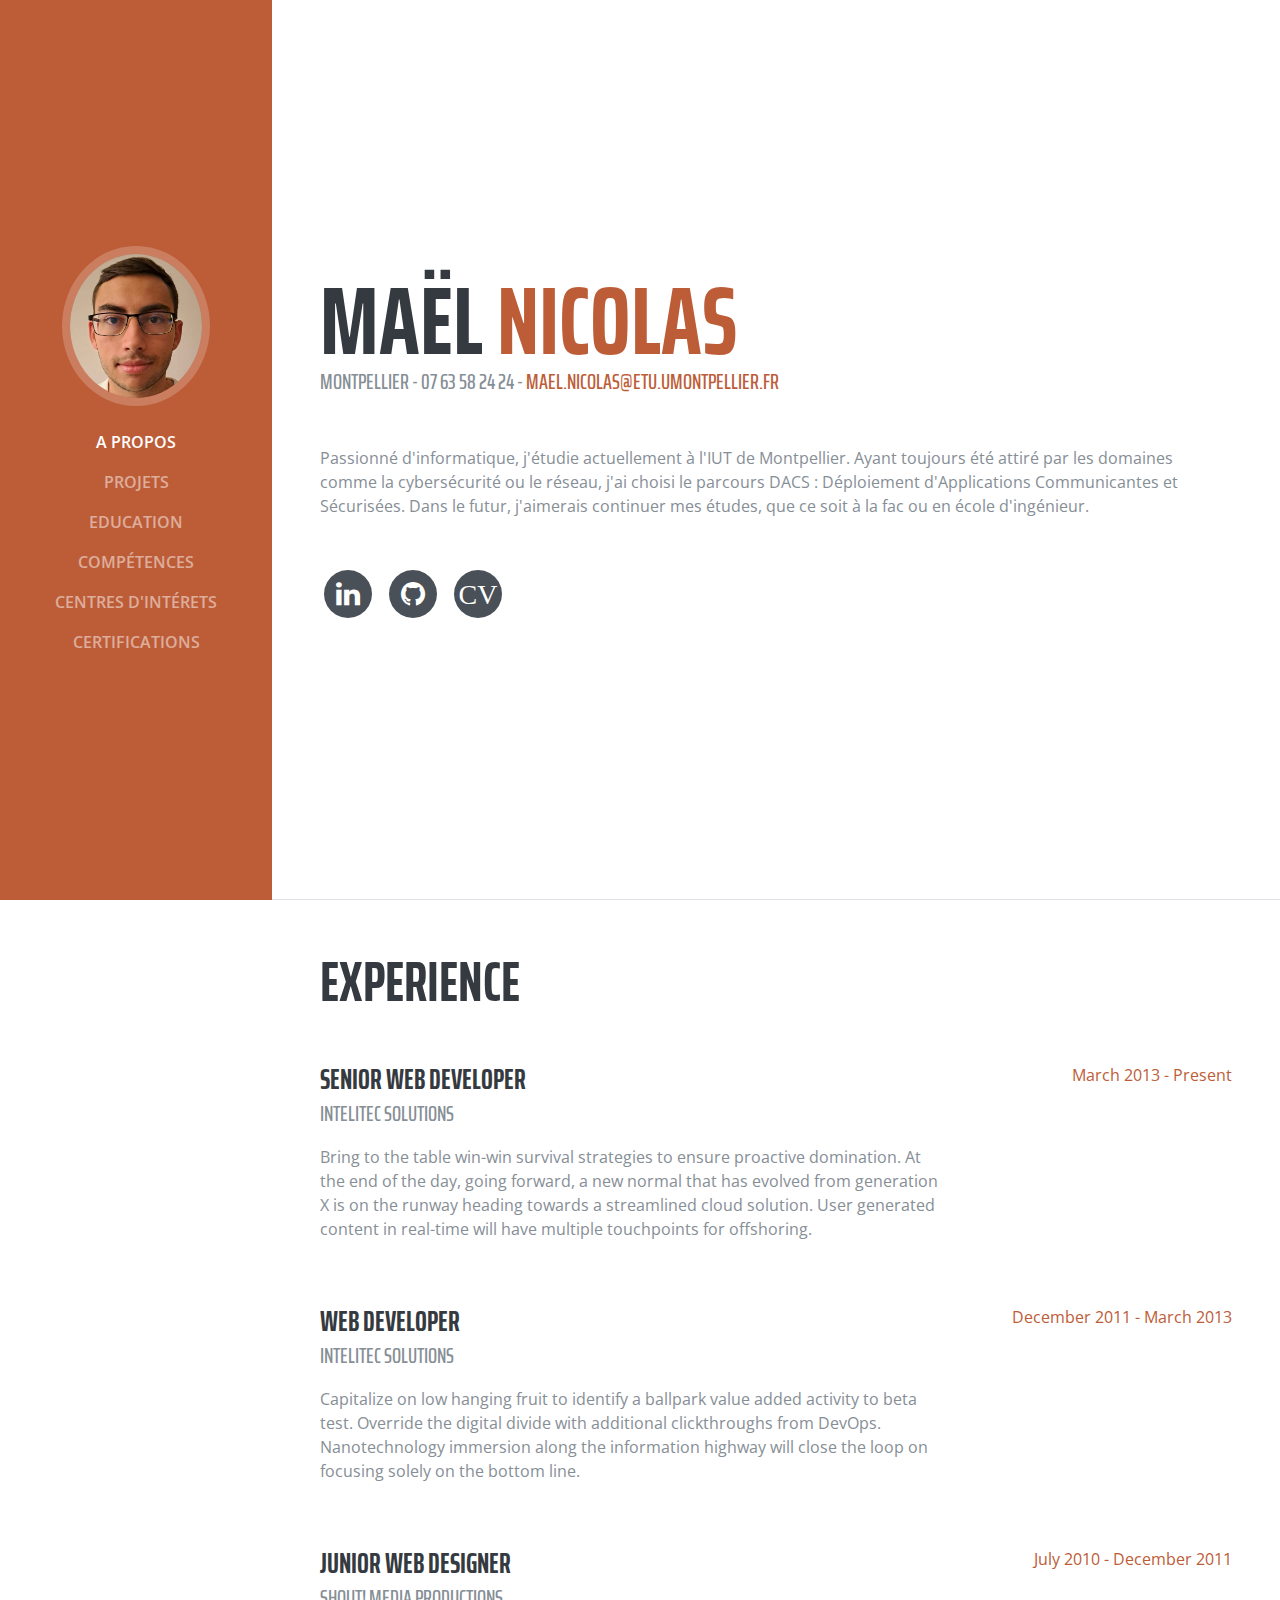
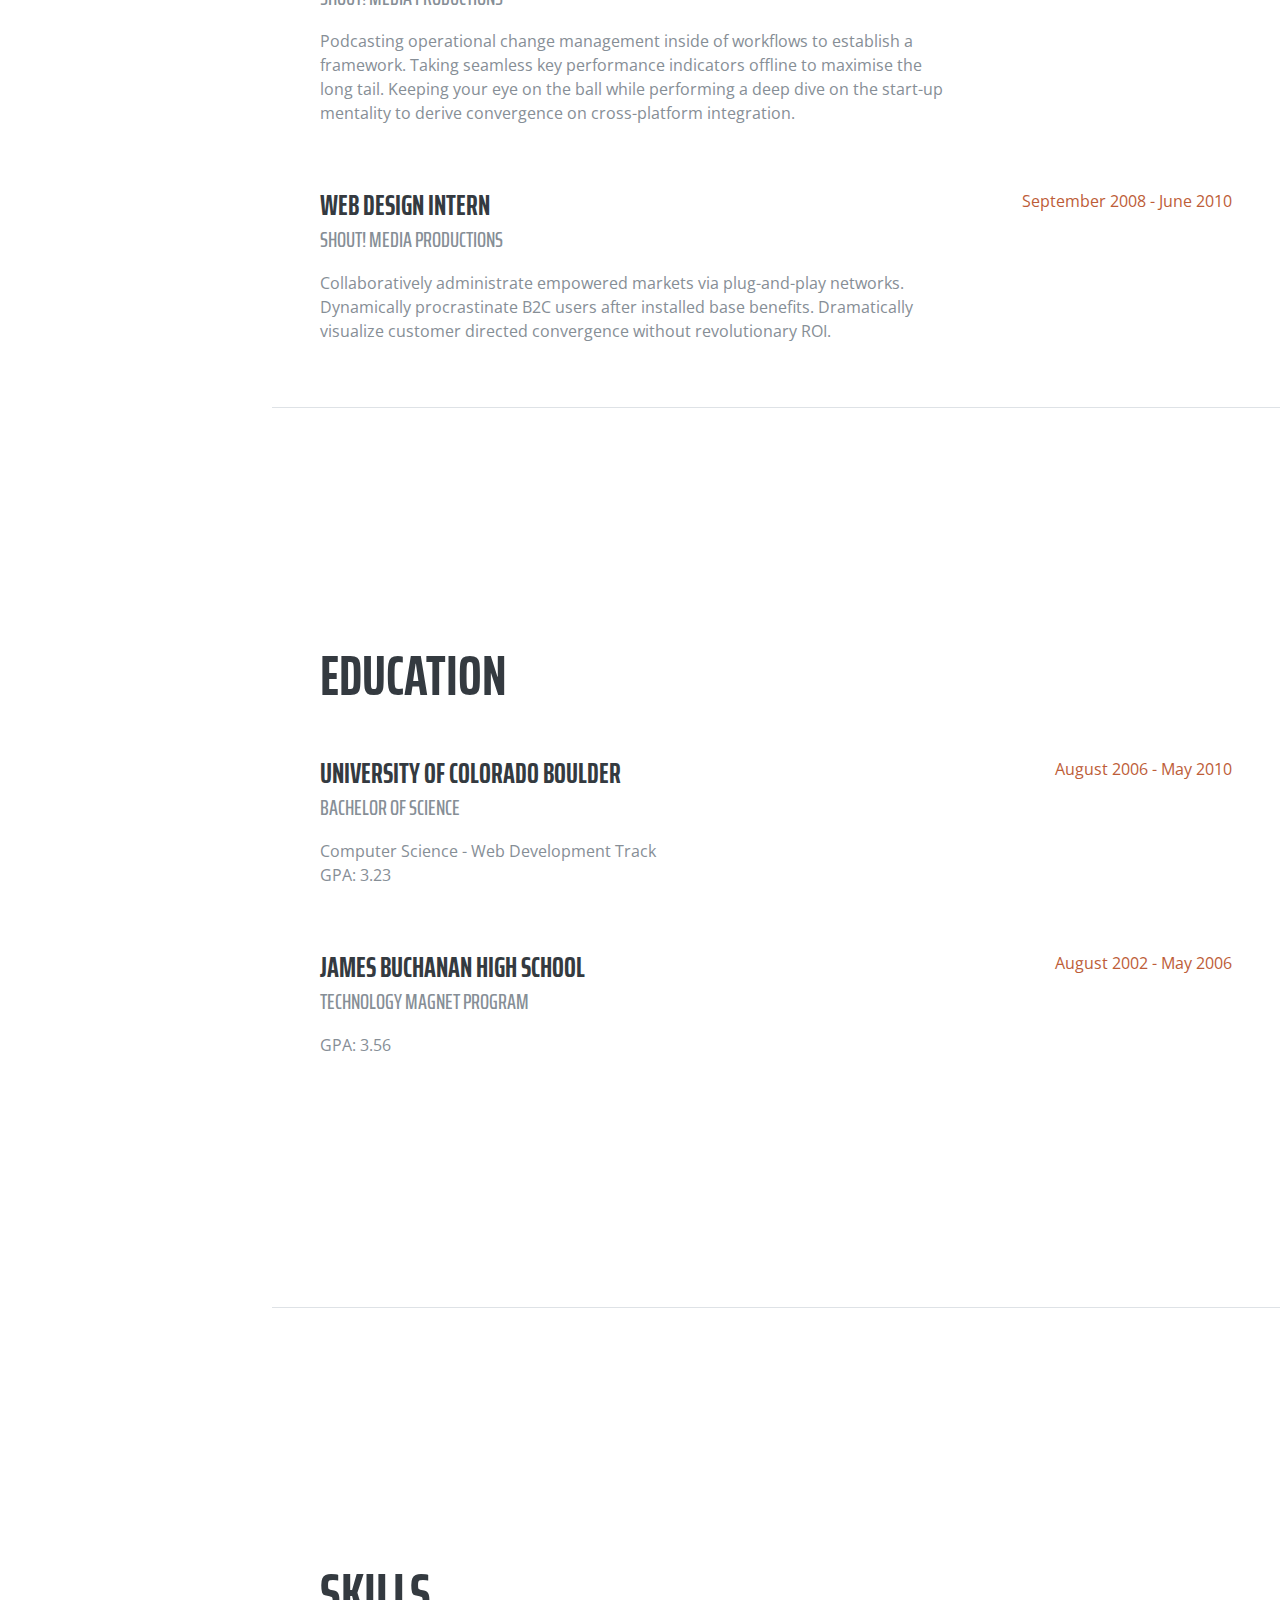
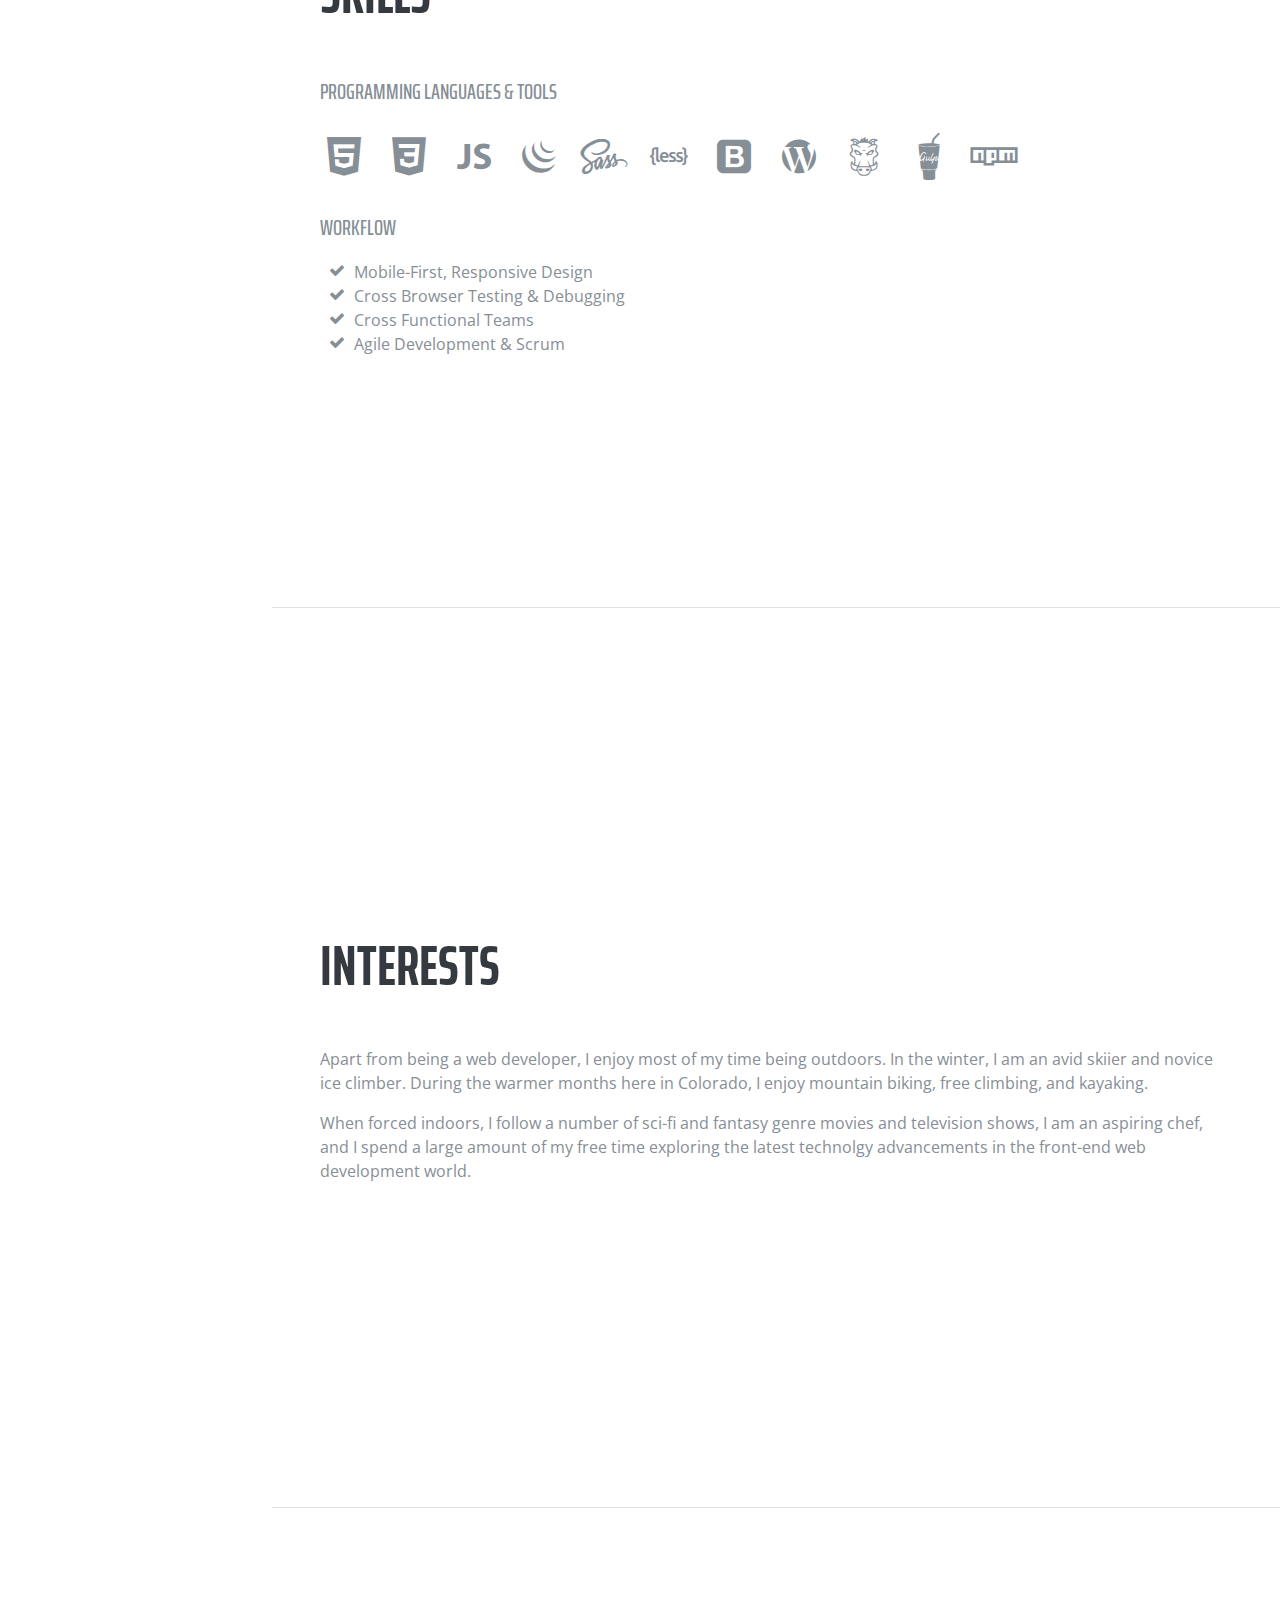
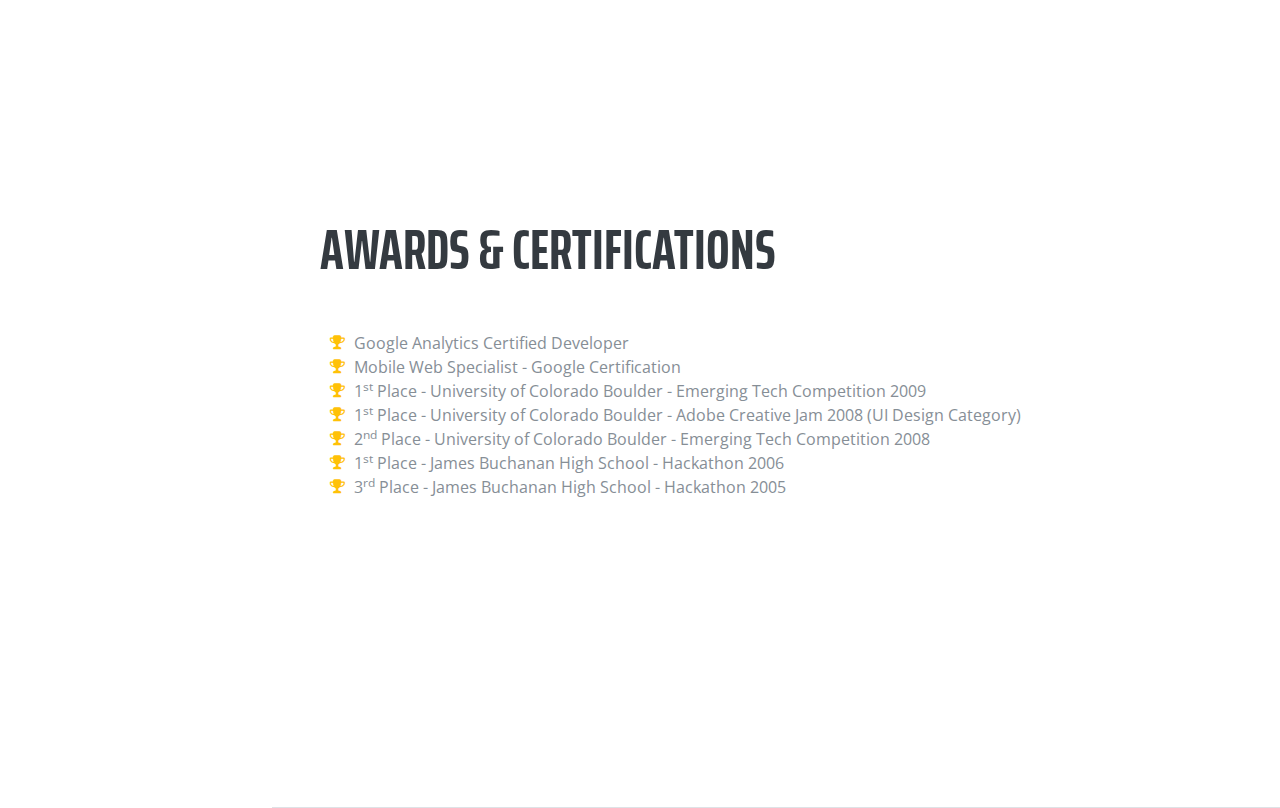
==== index.html @ 86174ea4 "Page d'accueil" ====
<!DOCTYPE html>
<html lang="en">

  <head>

    <meta charset="utf-8">
    <meta name="viewport" content="width=device-width, initial-scale=1, shrink-to-fit=no">
    <meta name="description" content="">
    <meta name="author" content="">

    <title>Resume - Start Bootstrap Theme</title>

    <!-- Bootstrap core CSS -->
    <link href="vendor/bootstrap/css/bootstrap.min.css" rel="stylesheet">

    <!-- Custom fonts for this template -->
    <link href="https://fonts.googleapis.com/css?family=Saira+Extra+Condensed:100,200,300,400,500,600,700,800,900" rel="stylesheet">
    <link href="https://fonts.googleapis.com/css?family=Open+Sans:300,300i,400,400i,600,600i,700,700i,800,800i" rel="stylesheet">
    <link href="vendor/font-awesome/css/font-awesome.min.css" rel="stylesheet">
    <link href="vendor/devicons/css/devicons.min.css" rel="stylesheet">
    <link href="vendor/simple-line-icons/css/simple-line-icons.css" rel="stylesheet">

    <!-- Custom styles for this template -->
    <link href="css/resume.min.css" rel="stylesheet">

  </head>

  <body id="page-top">

    <nav class="navbar navbar-expand-lg navbar-dark bg-primary fixed-top" id="sideNav">
      <a class="navbar-brand js-scroll-trigger" href="#page-top">
        <span class="d-block d-lg-none">Start Bootstrap</span>
        <span class="d-none d-lg-block">
          <img class="img-fluid img-profile rounded-circle mx-auto mb-2" src="img/profile.jpg" alt="">
        </span>
      </a>
      <button class="navbar-toggler" type="button" data-toggle="collapse" data-target="#navbarSupportedContent" aria-controls="navbarSupportedContent" aria-expanded="false" aria-label="Toggle navigation">
        <span class="navbar-toggler-icon"></span>
      </button>
      <div class="collapse navbar-collapse" id="navbarSupportedContent">
        <ul class="navbar-nav">
          <li class="nav-item">
            <a class="nav-link js-scroll-trigger" href="#about">A propos</a>
          </li>
          <li class="nav-item">
            <a class="nav-link js-scroll-trigger" href="#experience">Projets</a>
          </li>
          <li class="nav-item">
            <a class="nav-link js-scroll-trigger" href="#education">Education</a>
          </li>
          <li class="nav-item">
            <a class="nav-link js-scroll-trigger" href="#skills">Compétences</a>
          </li>
          <li class="nav-item">
            <a class="nav-link js-scroll-trigger" href="#interests">Centres d'intérets</a>
          </li>
          <li class="nav-item">
            <a class="nav-link js-scroll-trigger" href="#awards">Certifications</a>
          </li>
        </ul>
      </div>
    </nav>

    <div class="container-fluid p-0">

      <section class="resume-section p-3 p-lg-5 d-flex d-column" id="about">
        <div class="my-auto">
          <h1 class="mb-0">Maël
            <span class="text-primary">Nicolas</span>
          </h1>
          <div class="subheading mb-5">Montpellier - 07 63 58 24 24 -
            <a href="mailto:name@email.com">mael.nicolas@etu.umontpellier.fr</a>
          </div>
          <p class="mb-5"> Passionné d'informatique, j'étudie actuellement à l'IUT de Montpellier. 
            Ayant toujours été attiré par les domaines comme la cybersécurité ou le réseau, j'ai choisi le parcours DACS : Déploiement d'Applications Communicantes et Sécurisées. 
            Dans le futur, j'aimerais continuer mes études, que ce soit à la fac ou en école d'ingénieur. </p>
          <ul class="list-inline list-social-icons mb-0">
            <li class="list-inline-item">
              <a href="https://www.linkedin.com/in/ma%C3%ABl-nicolas-95b2742ab/" target="_blank">
                <span class="fa-stack fa-lg">
                  <i class="fa fa-circle fa-stack-2x"></i>
                  <i class="fa fa-linkedin fa-stack-1x fa-inverse"></i>
                </span>
              </a>
            </li>
            <li class="list-inline-item">
              <a href="https://github.com/Mael-Nicolas" target="_blank">
                <span class="fa-stack fa-lg">
                  <i class="fa fa-circle fa-stack-2x"></i>
                  <i class="fa fa-github fa-stack-1x fa-inverse"></i>
                </span>
              </a>
            </li>
            <li class="list-inline-item">
              <a href="ressources/CV_NICOLAS_Mael.pdf" target="_blank">
                <span class="fa-stack fa-lg">
                  <i class="fa fa-circle fa-stack-2x"></i>
                  <i class="fa fa-stack-1x fa-inverse">CV</i>
                </span>
              </a>
            </li>
          </ul>
        </div>
      </section>

      <section class="resume-section p-3 p-lg-5 d-flex flex-column" id="experience">
        <div class="my-auto">
          <h2 class="mb-5">Experience</h2>

          <div class="resume-item d-flex flex-column flex-md-row mb-5">
            <div class="resume-content mr-auto">
              <h3 class="mb-0">Senior Web Developer</h3>
              <div class="subheading mb-3">Intelitec Solutions</div>
              <p>Bring to the table win-win survival strategies to ensure proactive domination. At the end of the day, going forward, a new normal that has evolved from generation X is on the runway heading towards a streamlined cloud solution. User generated content in real-time will have multiple touchpoints for offshoring.</p>
            </div>
            <div class="resume-date text-md-right">
              <span class="text-primary">March 2013 - Present</span>
            </div>
          </div>

          <div class="resume-item d-flex flex-column flex-md-row mb-5">
            <div class="resume-content mr-auto">
              <h3 class="mb-0">Web Developer</h3>
              <div class="subheading mb-3">Intelitec Solutions</div>
              <p>Capitalize on low hanging fruit to identify a ballpark value added activity to beta test. Override the digital divide with additional clickthroughs from DevOps. Nanotechnology immersion along the information highway will close the loop on focusing solely on the bottom line.</p>
            </div>
            <div class="resume-date text-md-right">
              <span class="text-primary">December 2011 - March 2013</span>
            </div>
          </div>

          <div class="resume-item d-flex flex-column flex-md-row mb-5">
            <div class="resume-content mr-auto">
              <h3 class="mb-0">Junior Web Designer</h3>
              <div class="subheading mb-3">Shout! Media Productions</div>
              <p>Podcasting operational change management inside of workflows to establish a framework. Taking seamless key performance indicators offline to maximise the long tail. Keeping your eye on the ball while performing a deep dive on the start-up mentality to derive convergence on cross-platform integration.</p>
            </div>
            <div class="resume-date text-md-right">
              <span class="text-primary">July 2010 - December 2011</span>
            </div>
          </div>

          <div class="resume-item d-flex flex-column flex-md-row">
            <div class="resume-content mr-auto">
              <h3 class="mb-0">Web Design Intern</h3>
              <div class="subheading mb-3">Shout! Media Productions</div>
              <p>Collaboratively administrate empowered markets via plug-and-play networks. Dynamically procrastinate B2C users after installed base benefits. Dramatically visualize customer directed convergence without revolutionary ROI.</p>
            </div>
            <div class="resume-date text-md-right">
              <span class="text-primary">September 2008 - June 2010</span>
            </div>
          </div>

        </div>

      </section>

      <section class="resume-section p-3 p-lg-5 d-flex flex-column" id="education">
        <div class="my-auto">
          <h2 class="mb-5">Education</h2>

          <div class="resume-item d-flex flex-column flex-md-row mb-5">
            <div class="resume-content mr-auto">
              <h3 class="mb-0">University of Colorado Boulder</h3>
              <div class="subheading mb-3">Bachelor of Science</div>
              <div>Computer Science - Web Development Track</div>
              <p>GPA: 3.23</p>
            </div>
            <div class="resume-date text-md-right">
              <span class="text-primary">August 2006 - May 2010</span>
            </div>
          </div>

          <div class="resume-item d-flex flex-column flex-md-row">
            <div class="resume-content mr-auto">
              <h3 class="mb-0">James Buchanan High School</h3>
              <div class="subheading mb-3">Technology Magnet Program</div>
              <p>GPA: 3.56</p>
            </div>
            <div class="resume-date text-md-right">
              <span class="text-primary">August 2002 - May 2006</span>
            </div>
          </div>

        </div>
      </section>

      <section class="resume-section p-3 p-lg-5 d-flex flex-column" id="skills">
        <div class="my-auto">
          <h2 class="mb-5">Skills</h2>

          <div class="subheading mb-3">Programming Languages &amp; Tools</div>
          <ul class="list-inline list-icons">
            <li class="list-inline-item">
              <i class="devicons devicons-html5"></i>
            </li>
            <li class="list-inline-item">
              <i class="devicons devicons-css3"></i>
            </li>
            <li class="list-inline-item">
              <i class="devicons devicons-javascript"></i>
            </li>
            <li class="list-inline-item">
              <i class="devicons devicons-jquery"></i>
            </li>
            <li class="list-inline-item">
              <i class="devicons devicons-sass"></i>
            </li>
            <li class="list-inline-item">
              <i class="devicons devicons-less"></i>
            </li>
            <li class="list-inline-item">
              <i class="devicons devicons-bootstrap"></i>
            </li>
            <li class="list-inline-item">
              <i class="devicons devicons-wordpress"></i>
            </li>
            <li class="list-inline-item">
              <i class="devicons devicons-grunt"></i>
            </li>
            <li class="list-inline-item">
              <i class="devicons devicons-gulp"></i>
            </li>
            <li class="list-inline-item">
              <i class="devicons devicons-npm"></i>
            </li>
          </ul>

          <div class="subheading mb-3">Workflow</div>
          <ul class="fa-ul mb-0">
            <li>
              <i class="fa-li fa fa-check"></i>
              Mobile-First, Responsive Design</li>
            <li>
              <i class="fa-li fa fa-check"></i>
              Cross Browser Testing &amp; Debugging</li>
            <li>
              <i class="fa-li fa fa-check"></i>
              Cross Functional Teams</li>
            <li>
              <i class="fa-li fa fa-check"></i>
              Agile Development &amp; Scrum</li>
          </ul>
        </div>
      </section>

      <section class="resume-section p-3 p-lg-5 d-flex flex-column" id="interests">
        <div class="my-auto">
          <h2 class="mb-5">Interests</h2>
          <p>Apart from being a web developer, I enjoy most of my time being outdoors. In the winter, I am an avid skiier and novice ice climber. During the warmer months here in Colorado, I enjoy mountain biking, free climbing, and kayaking.</p>
          <p class="mb-0">When forced indoors, I follow a number of sci-fi and fantasy genre movies and television shows, I am an aspiring chef, and I spend a large amount of my free time exploring the latest technolgy advancements in the front-end web development world.</p>
        </div>
      </section>

      <section class="resume-section p-3 p-lg-5 d-flex flex-column" id="awards">
        <div class="my-auto">
          <h2 class="mb-5">Awards &amp; Certifications</h2>
          <ul class="fa-ul mb-0">
            <li>
              <i class="fa-li fa fa-trophy text-warning"></i>
              Google Analytics Certified Developer</li>
            <li>
              <i class="fa-li fa fa-trophy text-warning"></i>
              Mobile Web Specialist - Google Certification</li>
            <li>
              <i class="fa-li fa fa-trophy text-warning"></i>
              1<sup>st</sup>
              Place - University of Colorado Boulder - Emerging Tech Competition 2009</li>
            <li>
              <i class="fa-li fa fa-trophy text-warning"></i>
              1<sup>st</sup>
              Place - University of Colorado Boulder - Adobe Creative Jam 2008 (UI Design Category)</li>
            <li>
              <i class="fa-li fa fa-trophy text-warning"></i>
              2<sup>nd</sup>
              Place - University of Colorado Boulder - Emerging Tech Competition 2008</li>
            <li>
            <li>
              <i class="fa-li fa fa-trophy text-warning"></i>
              1<sup>st</sup>
              Place - James Buchanan High School - Hackathon 2006</li>
            <li>
              <i class="fa-li fa fa-trophy text-warning"></i>
              3<sup>rd</sup>
              Place - James Buchanan High School - Hackathon 2005</li>
          </ul>
        </div>
      </section>

    </div>

    <!-- Bootstrap core JavaScript -->
    <script src="vendor/jquery/jquery.min.js"></script>
    <script src="vendor/bootstrap/js/bootstrap.bundle.min.js"></script>

    <!-- Plugin JavaScript -->
    <script src="vendor/jquery-easing/jquery.easing.min.js"></script>

    <!-- Custom scripts for this template -->
    <script src="js/resume.min.js"></script>

  </body>

</html>
---- vendor/devicons/css/devicons.min.css ----
/*!
 *  Devicons 1.8.0 made by Theodore Vorillas / http://vorillaz.com 
 */
@font-face{font-family:devicons;src:url(../fonts/devicons.eot?xqxft6);src:url(../fonts/devicons.eot?#iefixxqxft6) format("embedded-opentype"),url(../fonts/devicons.woff?xqxft6) format("woff"),url(../fonts/devicons.ttf?xqxft6) format("truetype"),url(../fonts/devicons.svg?xqxft6#devicons) format("svg");font-weight:400;font-style:normal}.devicons{font-family:devicons;speak:none;font-style:normal;font-weight:400;font-variant:normal;text-transform:none;line-height:1;-webkit-font-smoothing:antialiased;-moz-osx-font-smoothing:grayscale}.devicons-git:before{content:"\e602"}.devicons-git_compare:before{content:"\e628"}.devicons-git_branch:before{content:"\e625"}.devicons-git_commit:before{content:"\e629"}.devicons-git_pull_request:before{content:"\e626"}.devicons-git_merge:before{content:"\e627"}.devicons-bitbucket:before{content:"\e603"}.devicons-github_alt:before{content:"\e608"}.devicons-github_badge:before{content:"\e609"}.devicons-github:before{content:"\e60a"}.devicons-github_full:before{content:"\e617"}.devicons-java:before{content:"\e638"}.devicons-ruby:before{content:"\e639"}.devicons-scala:before{content:"\e637"}.devicons-python:before{content:"\e63c"}.devicons-go:before{content:"\e624"}.devicons-ruby_on_rails:before{content:"\e63b"}.devicons-django:before{content:"\e61d"}.devicons-markdown:before{content:"\e63e"}.devicons-php:before{content:"\e63d"}.devicons-mysql:before{content:"\e604"}.devicons-streamline:before{content:"\e605"}.devicons-database:before{content:"\e606"}.devicons-laravel:before{content:"\e63f"}.devicons-javascript:before{content:"\e64e"}.devicons-angular:before{content:"\e653"}.devicons-backbone:before{content:"\e652"}.devicons-coffeescript:before{content:"\e651"}.devicons-jquery:before{content:"\e650"}.devicons-modernizr:before{content:"\e620"}.devicons-jquery_ui:before{content:"\e654"}.devicons-ember:before{content:"\e61b"}.devicons-dojo:before{content:"\e61c"}.devicons-nodejs:before{content:"\e619"}.devicons-nodejs_small:before{content:"\e618"}.devicons-javascript_shield:before{content:"\e64f"}.devicons-bootstrap:before{content:"\e647"}.devicons-sass:before{content:"\e64b"}.devicons-css3_full:before{content:"\e64a"}.devicons-css3:before{content:"\e649"}.devicons-html5:before{content:"\e636"}.devicons-html5_multimedia:before{content:"\e632"}.devicons-html5_device_access:before{content:"\e633"}.devicons-html5_3d_effects:before{content:"\e635"}.devicons-html5_connectivity:before{content:"\e634"}.devicons-ghost_small:before{content:"\e614"}.devicons-ghost:before{content:"\e61f"}.devicons-magento:before{content:"\e640"}.devicons-joomla:before{content:"\e641"}.devicons-jekyll_small:before{content:"\e60d"}.devicons-drupal:before{content:"\e642"}.devicons-wordpress:before{content:"\e60b"}.devicons-grunt:before{content:"\e64c"}.devicons-bower:before{content:"\e64d"}.devicons-npm:before{content:"\e61e"}.devicons-yahoo_small:before{content:"\e62b"}.devicons-yahoo:before{content:"\e615"}.devicons-bing_small:before{content:"\e600"}.devicons-windows:before{content:"\e60f"}.devicons-linux:before{content:"\e612"}.devicons-ubuntu:before{content:"\e63a"}.devicons-android:before{content:"\e60e"}.devicons-apple:before{content:"\e611"}.devicons-appstore:before{content:"\e613"}.devicons-phonegap:before{content:"\e630"}.devicons-blackberry:before{content:"\e623"}.devicons-stackoverflow:before{content:"\e610"}.devicons-techcrunch:before{content:"\e62c"}.devicons-codrops:before{content:"\e62f"}.devicons-css_tricks:before{content:"\e601"}.devicons-smashing_magazine:before{content:"\e62d"}.devicons-netmagazine:before{content:"\e62e"}.devicons-codepen:before{content:"\e616"}.devicons-cssdeck:before{content:"\e62a"}.devicons-hackernews:before{content:"\e61a"}.devicons-dropbox:before{content:"\e607"}.devicons-google_drive:before{content:"\e631"}.devicons-visualstudio:before{content:"\e60c"}.devicons-unity_small:before{content:"\e621"}.devicons-raspberry_pi:before{content:"\e622"}.devicons-chrome:before{content:"\e643"}.devicons-ie:before{content:"\e644"}.devicons-firefox:before{content:"\e645"}.devicons-opera:before{content:"\e646"}.devicons-safari:before{content:"\e648"}.devicons-swift:before{content:"\e655"}.devicons-symfony:before{content:"\e656"}.devicons-symfony_badge:before{content:"\e657"}.devicons-less:before{content:"\e658"}.devicons-stylus:before{content:"\e659"}.devicons-trello:before{content:"\e65a"}.devicons-atlassian:before{content:"\e65b"}.devicons-jira:before{content:"\e65c"}.devicons-envato:before{content:"\e65d"}.devicons-snap_svg:before{content:"\e65e"}.devicons-raphael:before{content:"\e65f"}.devicons-google_analytics:before{content:"\e660"}.devicons-compass:before{content:"\e661"}.devicons-onedrive:before{content:"\e662"}.devicons-gulp:before{content:"\e663"}.devicons-atom:before{content:"\e664"}.devicons-cisco:before{content:"\e665"}.devicons-nancy:before{content:"\e666"}.devicons-clojure:before{content:"\e668"}.devicons-clojure_alt:before{content:"\e66a"}.devicons-perl:before{content:"\e669"}.devicons-celluloid:before{content:"\e66b"}.devicons-w3c:before{content:"\e66c"}.devicons-redis:before{content:"\e66d"}.devicons-postgresql:before{content:"\e66e"}.devicons-webplatform:before{content:"\e66f"}.devicons-jenkins:before{content:"\e667"}.devicons-requirejs:before{content:"\e670"}.devicons-opensource:before{content:"\e671"}.devicons-typo3:before{content:"\e672"}.devicons-uikit:before{content:"\e673"}.devicons-doctrine:before{content:"\e674"}.devicons-groovy:before{content:"\e675"}.devicons-nginx:before{content:"\e676"}.devicons-haskell:before{content:"\e677"}.devicons-zend:before{content:"\e678"}.devicons-gnu:before{content:"\e679"}.devicons-yeoman:before{content:"\e67a"}.devicons-heroku:before{content:"\e67b"}.devicons-debian:before{content:"\e67d"}.devicons-travis:before{content:"\e67e"}.devicons-dotnet:before{content:"\e67f"}.devicons-codeigniter:before{content:"\e680"}.devicons-javascript_badge:before{content:"\e681"}.devicons-yii:before{content:"\e682"}.devicons-msql_server:before{content:"\e67c"}.devicons-composer:before{content:"\e683"}.devicons-krakenjs_badge:before{content:"\e684"}.devicons-krakenjs:before{content:"\e685"}.devicons-mozilla:before{content:"\e686"}.devicons-firebase:before{content:"\e687"}.devicons-sizzlejs:before{content:"\e688"}.devicons-creativecommons:before{content:"\e689"}.devicons-creativecommons_badge:before{content:"\e68a"}.devicons-mitlicence:before{content:"\e68b"}.devicons-senchatouch:before{content:"\e68c"}.devicons-bugsense:before{content:"\e68d"}.devicons-extjs:before{content:"\e68e"}.devicons-mootools_badge:before{content:"\e68f"}.devicons-mootools:before{content:"\e690"}.devicons-ruby_rough:before{content:"\e691"}.devicons-komodo:before{content:"\e692"}.devicons-coda:before{content:"\e693"}.devicons-bintray:before{content:"\e694"}.devicons-terminal:before{content:"\e695"}.devicons-code:before{content:"\e696"}.devicons-responsive:before{content:"\e697"}.devicons-dart:before{content:"\e698"}.devicons-aptana:before{content:"\e699"}.devicons-mailchimp:before{content:"\e69a"}.devicons-netbeans:before{content:"\e69b"}.devicons-dreamweaver:before{content:"\e69c"}.devicons-brackets:before{content:"\e69d"}.devicons-eclipse:before{content:"\e69e"}.devicons-cloud9:before{content:"\e69f"}.devicons-scrum:before{content:"\e6a0"}.devicons-prolog:before{content:"\e6a1"}.devicons-terminal_badge:before{content:"\e6a2"}.devicons-code_badge:before{content:"\e6a3"}.devicons-mongodb:before{content:"\e6a4"}.devicons-meteor:before{content:"\e6a5"}.devicons-meteorfull:before{content:"\e6a6"}.devicons-fsharp:before{content:"\e6a7"}.devicons-rust:before{content:"\e6a8"}.devicons-ionic:before{content:"\e6a9"}.devicons-sublime:before{content:"\e6aa"}.devicons-appcelerator:before{content:"\e6ab"}.devicons-asterisk:before{content:"\e6ac"}.devicons-aws:before{content:"\e6ad"}.devicons-digital-ocean:before{content:"\e6ae"}.devicons-dlang:before{content:"\e6af"}.devicons-docker:before{content:"\e6b0"}.devicons-erlang:before{content:"\e6b1"}.devicons-google-cloud-platform:before{content:"\e6b2"}.devicons-grails:before{content:"\e6b3"}.devicons-illustrator:before{content:"\e6b4"}.devicons-intellij:before{content:"\e6b5"}.devicons-materializecss:before{content:"\e6b6"}.devicons-openshift:before{content:"\e6b7"}.devicons-photoshop:before{content:"\e6b8"}.devicons-rackspace:before{content:"\e6b9"}.devicons-react:before{content:"\e6ba"}.devicons-redhat:before{content:"\e6bb"}.devicons-scriptcs:before{content:"\e6bc"}.devicons-sqllite:before{content:"\e6c4"}.devicons-vim:before{content:"\e6c5"}
---- vendor/simple-line-icons/css/simple-line-icons.css ----
@font-face {
  font-family: 'simple-line-icons';
  src: url('../fonts/Simple-Line-Icons.eot?v=2.4.0');
  src: url('../fonts/Simple-Line-Icons.eot?v=2.4.0#iefix') format('embedded-opentype'), url('../fonts/Simple-Line-Icons.woff2?v=2.4.0') format('woff2'), url('../fonts/Simple-Line-Icons.ttf?v=2.4.0') format('truetype'), url('../fonts/Simple-Line-Icons.woff?v=2.4.0') format('woff'), url('../fonts/Simple-Line-Icons.svg?v=2.4.0#simple-line-icons') format('svg');
  font-weight: normal;
  font-style: normal;
}
/*
 Use the following CSS code if you want to have a class per icon.
 Instead of a list of all class selectors, you can use the generic [class*="icon-"] selector, but it's slower:
*/
.icon-user,
.icon-people,
.icon-user-female,
.icon-user-follow,
.icon-user-following,
.icon-user-unfollow,
.icon-login,
.icon-logout,
.icon-emotsmile,
.icon-phone,
.icon-call-end,
.icon-call-in,
.icon-call-out,
.icon-map,
.icon-location-pin,
.icon-direction,
.icon-directions,
.icon-compass,
.icon-layers,
.icon-menu,
.icon-list,
.icon-options-vertical,
.icon-options,
.icon-arrow-down,
.icon-arrow-left,
.icon-arrow-right,
.icon-arrow-up,
.icon-arrow-up-circle,
.icon-arrow-left-circle,
.icon-arrow-right-circle,
.icon-arrow-down-circle,
.icon-check,
.icon-clock,
.icon-plus,
.icon-minus,
.icon-close,
.icon-event,
.icon-exclamation,
.icon-organization,
.icon-trophy,
.icon-screen-smartphone,
.icon-screen-desktop,
.icon-plane,
.icon-notebook,
.icon-mustache,
.icon-mouse,
.icon-magnet,
.icon-energy,
.icon-disc,
.icon-cursor,
.icon-cursor-move,
.icon-crop,
.icon-chemistry,
.icon-speedometer,
.icon-shield,
.icon-screen-tablet,
.icon-magic-wand,
.icon-hourglass,
.icon-graduation,
.icon-ghost,
.icon-game-controller,
.icon-fire,
.icon-eyeglass,
.icon-envelope-open,
.icon-envelope-letter,
.icon-bell,
.icon-badge,
.icon-anchor,
.icon-wallet,
.icon-vector,
.icon-speech,
.icon-puzzle,
.icon-printer,
.icon-present,
.icon-playlist,
.icon-pin,
.icon-picture,
.icon-handbag,
.icon-globe-alt,
.icon-globe,
.icon-folder-alt,
.icon-folder,
.icon-film,
.icon-feed,
.icon-drop,
.icon-drawer,
.icon-docs,
.icon-doc,
.icon-diamond,
.icon-cup,
.icon-calculator,
.icon-bubbles,
.icon-briefcase,
.icon-book-open,
.icon-basket-loaded,
.icon-basket,
.icon-bag,
.icon-action-undo,
.icon-action-redo,
.icon-wrench,
.icon-umbrella,
.icon-trash,
.icon-tag,
.icon-support,
.icon-frame,
.icon-size-fullscreen,
.icon-size-actual,
.icon-shuffle,
.icon-share-alt,
.icon-share,
.icon-rocket,
.icon-question,
.icon-pie-chart,
.icon-pencil,
.icon-note,
.icon-loop,
.icon-home,
.icon-grid,
.icon-graph,
.icon-microphone,
.icon-music-tone-alt,
.icon-music-tone,
.icon-earphones-alt,
.icon-earphones,
.icon-equalizer,
.icon-like,
.icon-dislike,
.icon-control-start,
.icon-control-rewind,
.icon-control-play,
.icon-control-pause,
.icon-control-forward,
.icon-control-end,
.icon-volume-1,
.icon-volume-2,
.icon-volume-off,
.icon-calendar,
.icon-bulb,
.icon-chart,
.icon-ban,
.icon-bubble,
.icon-camrecorder,
.icon-camera,
.icon-cloud-download,
.icon-cloud-upload,
.icon-envelope,
.icon-eye,
.icon-flag,
.icon-heart,
.icon-info,
.icon-key,
.icon-link,
.icon-lock,
.icon-lock-open,
.icon-magnifier,
.icon-magnifier-add,
.icon-magnifier-remove,
.icon-paper-clip,
.icon-paper-plane,
.icon-power,
.icon-refresh,
.icon-reload,
.icon-settings,
.icon-star,
.icon-symbol-female,
.icon-symbol-male,
.icon-target,
.icon-credit-card,
.icon-paypal,
.icon-social-tumblr,
.icon-social-twitter,
.icon-social-facebook,
.icon-social-instagram,
.icon-social-linkedin,
.icon-social-pinterest,
.icon-social-github,
.icon-social-google,
.icon-social-reddit,
.icon-social-skype,
.icon-social-dribbble,
.icon-social-behance,
.icon-social-foursqare,
.icon-social-soundcloud,
.icon-social-spotify,
.icon-social-stumbleupon,
.icon-social-youtube,
.icon-social-dropbox,
.icon-social-vkontakte,
.icon-social-steam {
  font-family: 'simple-line-icons';
  speak: none;
  font-style: normal;
  font-weight: normal;
  font-variant: normal;
  text-transform: none;
  line-height: 1;
  /* Better Font Rendering =========== */
  -webkit-font-smoothing: antialiased;
  -moz-osx-font-smoothing: grayscale;
}
.icon-user:before {
  content: "\e005";
}
.icon-people:before {
  content: "\e001";
}
.icon-user-female:before {
  content: "\e000";
}
.icon-user-follow:before {
  content: "\e002";
}
.icon-user-following:before {
  content: "\e003";
}
.icon-user-unfollow:before {
  content: "\e004";
}
.icon-login:before {
  content: "\e066";
}
.icon-logout:before {
  content: "\e065";
}
.icon-emotsmile:before {
  content: "\e021";
}
.icon-phone:before {
  content: "\e600";
}
.icon-call-end:before {
  content: "\e048";
}
.icon-call-in:before {
  content: "\e047";
}
.icon-call-out:before {
  content: "\e046";
}
.icon-map:before {
  content: "\e033";
}
.icon-location-pin:before {
  content: "\e096";
}
.icon-direction:before {
  content: "\e042";
}
.icon-directions:before {
  content: "\e041";
}
.icon-compass:before {
  content: "\e045";
}
.icon-layers:before {
  content: "\e034";
}
.icon-menu:before {
  content: "\e601";
}
.icon-list:before {
  content: "\e067";
}
.icon-options-vertical:before {
  content: "\e602";
}
.icon-options:before {
  content: "\e603";
}
.icon-arrow-down:before {
  content: "\e604";
}
.icon-arrow-left:before {
  content: "\e605";
}
.icon-arrow-right:before {
  content: "\e606";
}
.icon-arrow-up:before {
  content: "\e607";
}
.icon-arrow-up-circle:before {
  content: "\e078";
}
.icon-arrow-left-circle:before {
  content: "\e07a";
}
.icon-arrow-right-circle:before {
  content: "\e079";
}
.icon-arrow-down-circle:before {
  content: "\e07b";
}
.icon-check:before {
  content: "\e080";
}
.icon-clock:before {
  content: "\e081";
}
.icon-plus:before {
  content: "\e095";
}
.icon-minus:before {
  content: "\e615";
}
.icon-close:before {
  content: "\e082";
}
.icon-event:before {
  content: "\e619";
}
.icon-exclamation:before {
  content: "\e617";
}
.icon-organization:before {
  content: "\e616";
}
.icon-trophy:before {
  content: "\e006";
}
.icon-screen-smartphone:before {
  content: "\e010";
}
.icon-screen-desktop:before {
  content: "\e011";
}
.icon-plane:before {
  content: "\e012";
}
.icon-notebook:before {
  content: "\e013";
}
.icon-mustache:before {
  content: "\e014";
}
.icon-mouse:before {
  content: "\e015";
}
.icon-magnet:before {
  content: "\e016";
}
.icon-energy:before {
  content: "\e020";
}
.icon-disc:before {
  content: "\e022";
}
.icon-cursor:before {
  content: "\e06e";
}
.icon-cursor-move:before {
  content: "\e023";
}
.icon-crop:before {
  content: "\e024";
}
.icon-chemistry:before {
  content: "\e026";
}
.icon-speedometer:before {
  content: "\e007";
}
.icon-shield:before {
  content: "\e00e";
}
.icon-screen-tablet:before {
  content: "\e00f";
}
.icon-magic-wand:before {
  content: "\e017";
}
.icon-hourglass:before {
  content: "\e018";
}
.icon-graduation:before {
  content: "\e019";
}
.icon-ghost:before {
  content: "\e01a";
}
.icon-game-controller:before {
  content: "\e01b";
}
.icon-fire:before {
  content: "\e01c";
}
.icon-eyeglass:before {
  content: "\e01d";
}
.icon-envelope-open:before {
  content: "\e01e";
}
.icon-envelope-letter:before {
  content: "\e01f";
}
.icon-bell:before {
  content: "\e027";
}
.icon-badge:before {
  content: "\e028";
}
.icon-anchor:before {
  content: "\e029";
}
.icon-wallet:before {
  content: "\e02a";
}
.icon-vector:before {
  content: "\e02b";
}
.icon-speech:before {
  content: "\e02c";
}
.icon-puzzle:before {
  content: "\e02d";
}
.icon-printer:before {
  content: "\e02e";
}
.icon-present:before {
  content: "\e02f";
}
.icon-playlist:before {
  content: "\e030";
}
.icon-pin:before {
  content: "\e031";
}
.icon-picture:before {
  content: "\e032";
}
.icon-handbag:before {
  content: "\e035";
}
.icon-globe-alt:before {
  content: "\e036";
}
.icon-globe:before {
  content: "\e037";
}
.icon-folder-alt:before {
  content: "\e039";
}
.icon-folder:before {
  content: "\e089";
}
.icon-film:before {
  content: "\e03a";
}
.icon-feed:before {
  content: "\e03b";
}
.icon-drop:before {
  content: "\e03e";
}
.icon-drawer:before {
  content: "\e03f";
}
.icon-docs:before {
  content: "\e040";
}
.icon-doc:before {
  content: "\e085";
}
.icon-diamond:before {
  content: "\e043";
}
.icon-cup:before {
  content: "\e044";
}
.icon-calculator:before {
  content: "\e049";
}
.icon-bubbles:before {
  content: "\e04a";
}
.icon-briefcase:before {
  content: "\e04b";
}
.icon-book-open:before {
  content: "\e04c";
}
.icon-basket-loaded:before {
  content: "\e04d";
}
.icon-basket:before {
  content: "\e04e";
}
.icon-bag:before {
  content: "\e04f";
}
.icon-action-undo:before {
  content: "\e050";
}
.icon-action-redo:before {
  content: "\e051";
}
.icon-wrench:before {
  content: "\e052";
}
.icon-umbrella:before {
  content: "\e053";
}
.icon-trash:before {
  content: "\e054";
}
.icon-tag:before {
  content: "\e055";
}
.icon-support:before {
  content: "\e056";
}
.icon-frame:before {
  content: "\e038";
}
.icon-size-fullscreen:before {
  content: "\e057";
}
.icon-size-actual:before {
  content: "\e058";
}
.icon-shuffle:before {
  content: "\e059";
}
.icon-share-alt:before {
  content: "\e05a";
}
.icon-share:before {
  content: "\e05b";
}
.icon-rocket:before {
  content: "\e05c";
}
.icon-question:before {
  content: "\e05d";
}
.icon-pie-chart:before {
  content: "\e05e";
}
.icon-pencil:before {
  content: "\e05f";
}
.icon-note:before {
  content: "\e060";
}
.icon-loop:before {
  content: "\e064";
}
.icon-home:before {
  content: "\e069";
}
.icon-grid:before {
  content: "\e06a";
}
.icon-graph:before {
  content: "\e06b";
}
.icon-microphone:before {
  content: "\e063";
}
.icon-music-tone-alt:before {
  content: "\e061";
}
.icon-music-tone:before {
  content: "\e062";
}
.icon-earphones-alt:before {
  content: "\e03c";
}
.icon-earphones:before {
  content: "\e03d";
}
.icon-equalizer:before {
  content: "\e06c";
}
.icon-like:before {
  content: "\e068";
}
.icon-dislike:before {
  content: "\e06d";
}
.icon-control-start:before {
  content: "\e06f";
}
.icon-control-rewind:before {
  content: "\e070";
}
.icon-control-play:before {
  content: "\e071";
}
.icon-control-pause:before {
  content: "\e072";
}
.icon-control-forward:before {
  content: "\e073";
}
.icon-control-end:before {
  content: "\e074";
}
.icon-volume-1:before {
  content: "\e09f";
}
.icon-volume-2:before {
  content: "\e0a0";
}
.icon-volume-off:before {
  content: "\e0a1";
}
.icon-calendar:before {
  content: "\e075";
}
.icon-bulb:before {
  content: "\e076";
}
.icon-chart:before {
  content: "\e077";
}
.icon-ban:before {
  content: "\e07c";
}
.icon-bubble:before {
  content: "\e07d";
}
.icon-camrecorder:before {
  content: "\e07e";
}
.icon-camera:before {
  content: "\e07f";
}
.icon-cloud-download:before {
  content: "\e083";
}
.icon-cloud-upload:before {
  content: "\e084";
}
.icon-envelope:before {
  content: "\e086";
}
.icon-eye:before {
  content: "\e087";
}
.icon-flag:before {
  content: "\e088";
}
.icon-heart:before {
  content: "\e08a";
}
.icon-info:before {
  content: "\e08b";
}
.icon-key:before {
  content: "\e08c";
}
.icon-link:before {
  content: "\e08d";
}
.icon-lock:before {
  content: "\e08e";
}
.icon-lock-open:before {
  content: "\e08f";
}
.icon-magnifier:before {
  content: "\e090";
}
.icon-magnifier-add:before {
  content: "\e091";
}
.icon-magnifier-remove:before {
  content: "\e092";
}
.icon-paper-clip:before {
  content: "\e093";
}
.icon-paper-plane:before {
  content: "\e094";
}
.icon-power:before {
  content: "\e097";
}
.icon-refresh:before {
  content: "\e098";
}
.icon-reload:before {
  content: "\e099";
}
.icon-settings:before {
  content: "\e09a";
}
.icon-star:before {
  content: "\e09b";
}
.icon-symbol-female:before {
  content: "\e09c";
}
.icon-symbol-male:before {
  content: "\e09d";
}
.icon-target:before {
  content: "\e09e";
}
.icon-credit-card:before {
  content: "\e025";
}
.icon-paypal:before {
  content: "\e608";
}
.icon-social-tumblr:before {
  content: "\e00a";
}
.icon-social-twitter:before {
  content: "\e009";
}
.icon-social-facebook:before {
  content: "\e00b";
}
.icon-social-instagram:before {
  content: "\e609";
}
.icon-social-linkedin:before {
  content: "\e60a";
}
.icon-social-pinterest:before {
  content: "\e60b";
}
.icon-social-github:before {
  content: "\e60c";
}
.icon-social-google:before {
  content: "\e60d";
}
.icon-social-reddit:before {
  content: "\e60e";
}
.icon-social-skype:before {
  content: "\e60f";
}
.icon-social-dribbble:before {
  content: "\e00d";
}
.icon-social-behance:before {
  content: "\e610";
}
.icon-social-foursqare:before {
  content: "\e611";
}
.icon-social-soundcloud:before {
  content: "\e612";
}
.icon-social-spotify:before {
  content: "\e613";
}
.icon-social-stumbleupon:before {
  content: "\e614";
}
.icon-social-youtube:before {
  content: "\e008";
}
.icon-social-dropbox:before {
  content: "\e00c";
}
.icon-social-vkontakte:before {
  content: "\e618";
}
.icon-social-steam:before {
  content: "\e620";
}
---- css/resume.min.css ----
/*!
 * Start Bootstrap - Resume v4.0.0-beta.2 (https://startbootstrap.com/template-overviews/resume)
 * Copyright 2013-2017 Start Bootstrap
 * Licensed under MIT (https://github.com/BlackrockDigital/startbootstrap-resume/blob/master/LICENSE)
 */body{font-family:'Open Sans',serif;padding-top:54px;color:#868e96}@media (min-width:992px){body{padding-top:0;padding-left:17rem}}h1,h2,h3,h4,h5,h6{font-family:'Saira Extra Condensed',serif;font-weight:700;text-transform:uppercase;color:#343a40}h1{font-size:6rem;line-height:5.5rem}h2{font-size:3.5rem}.subheading{text-transform:uppercase;font-weight:500;font-family:'Saira Extra Condensed',serif;font-size:1.35rem}.list-social-icons a{color:#495057}.list-social-icons a:hover{color:#bd5d38}.list-social-icons a .fa-lg{font-size:1.75rem}.list-icons{font-size:3rem}.list-icons .list-inline-item i:hover{color:#bd5d38}#sideNav .navbar-nav .nav-item .nav-link{font-weight:600;text-transform:uppercase}@media (min-width:992px){#sideNav{text-align:center;position:fixed;top:0;left:0;display:flex;flex-direction:column;width:17rem;height:100vh}#sideNav .navbar-brand{display:flex;margin:auto auto 0;padding:.5rem}#sideNav .navbar-brand .img-profile{max-width:10rem;max-height:10rem;border:.5rem solid rgba(255,255,255,.2)}#sideNav .navbar-collapse{display:flex;align-items:flex-start;flex-grow:0;width:100%;margin-bottom:auto}#sideNav .navbar-collapse .navbar-nav{flex-direction:column;width:100%}#sideNav .navbar-collapse .navbar-nav .nav-item{display:block}#sideNav .navbar-collapse .navbar-nav .nav-item .nav-link{display:block}}section.resume-section{border-bottom:1px solid #dee2e6;padding-top:5rem!important;padding-bottom:5rem!important}section.resume-section .resume-item .resume-date{min-width:none}@media (min-width:768px){section.resume-section{min-height:100vh}section.resume-section .resume-item .resume-date{min-width:18rem}}@media (min-width:992px){section.resume-section{padding-top:3rem!important;padding-bottom:3rem!important}}.bg-primary{background-color:#bd5d38!important}.text-primary{color:#bd5d38!important}a{color:#bd5d38}a:active,a:focus,a:hover{color:#824027}
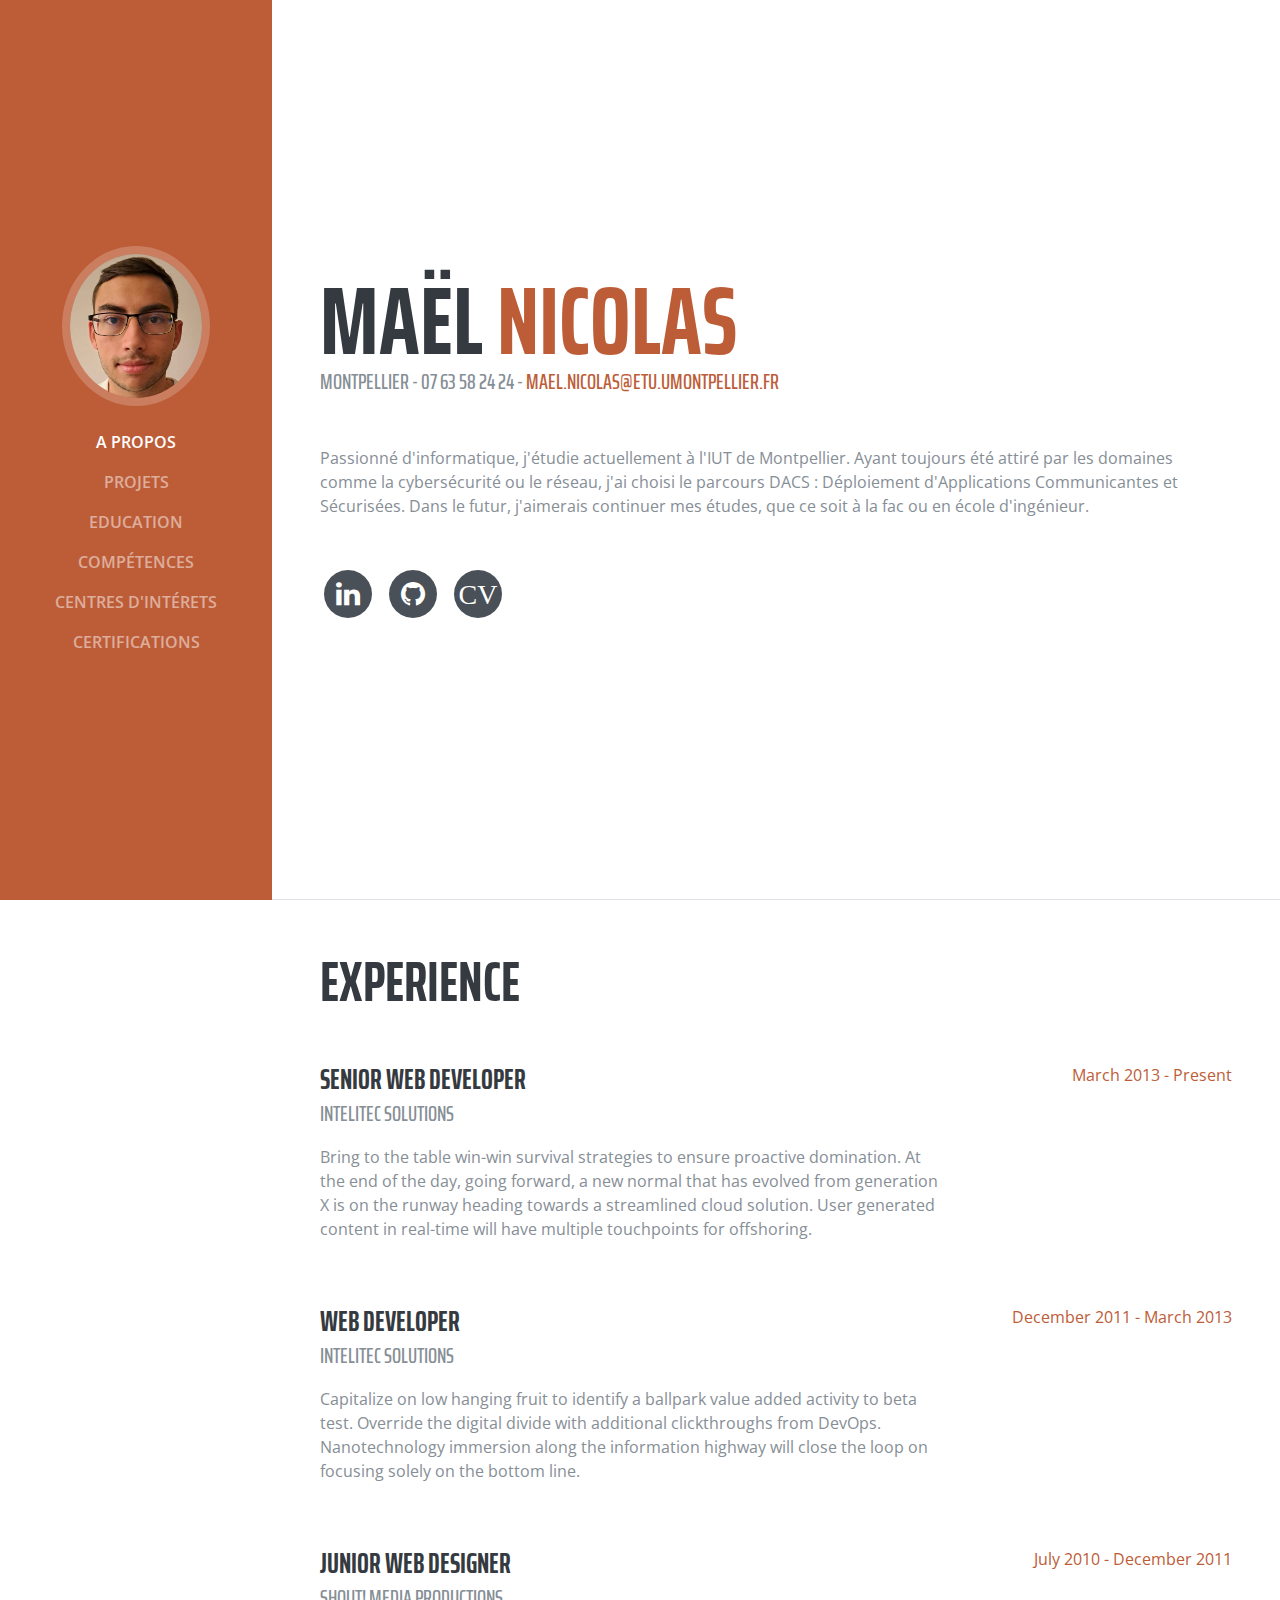
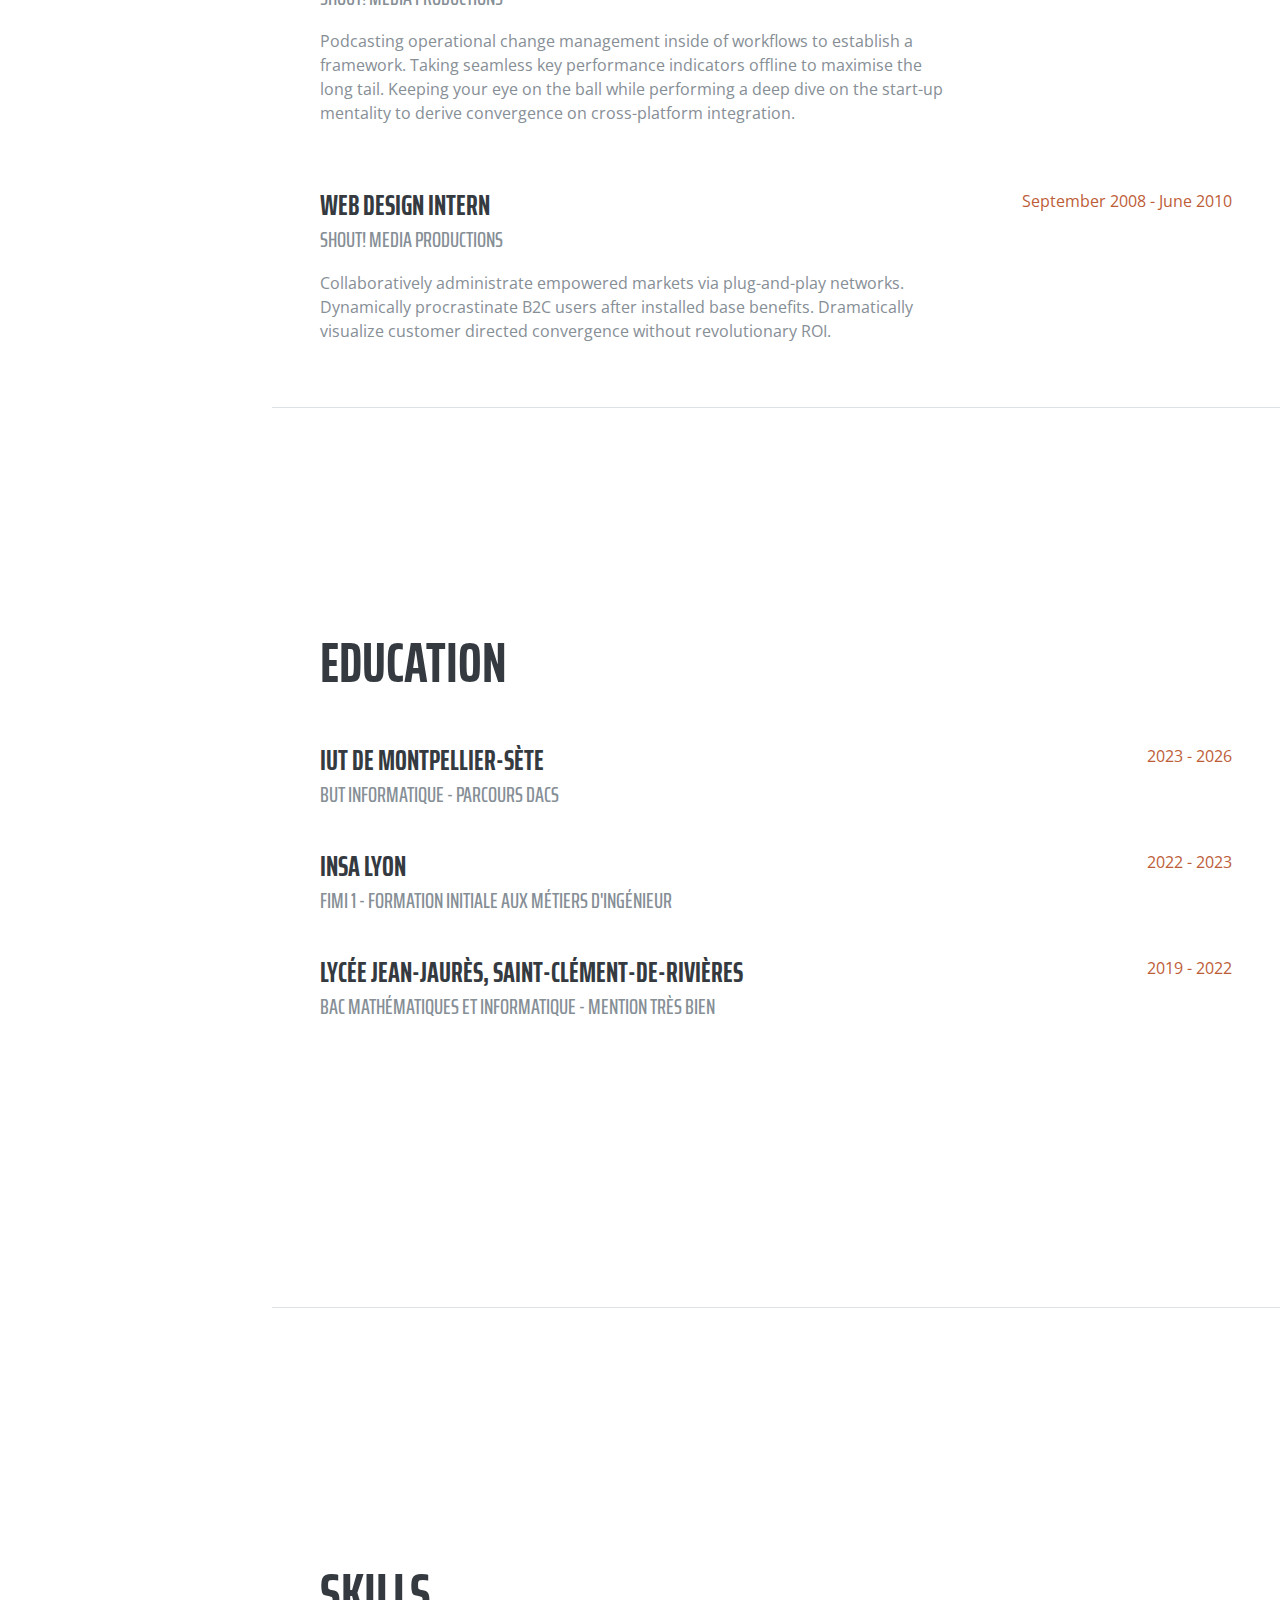
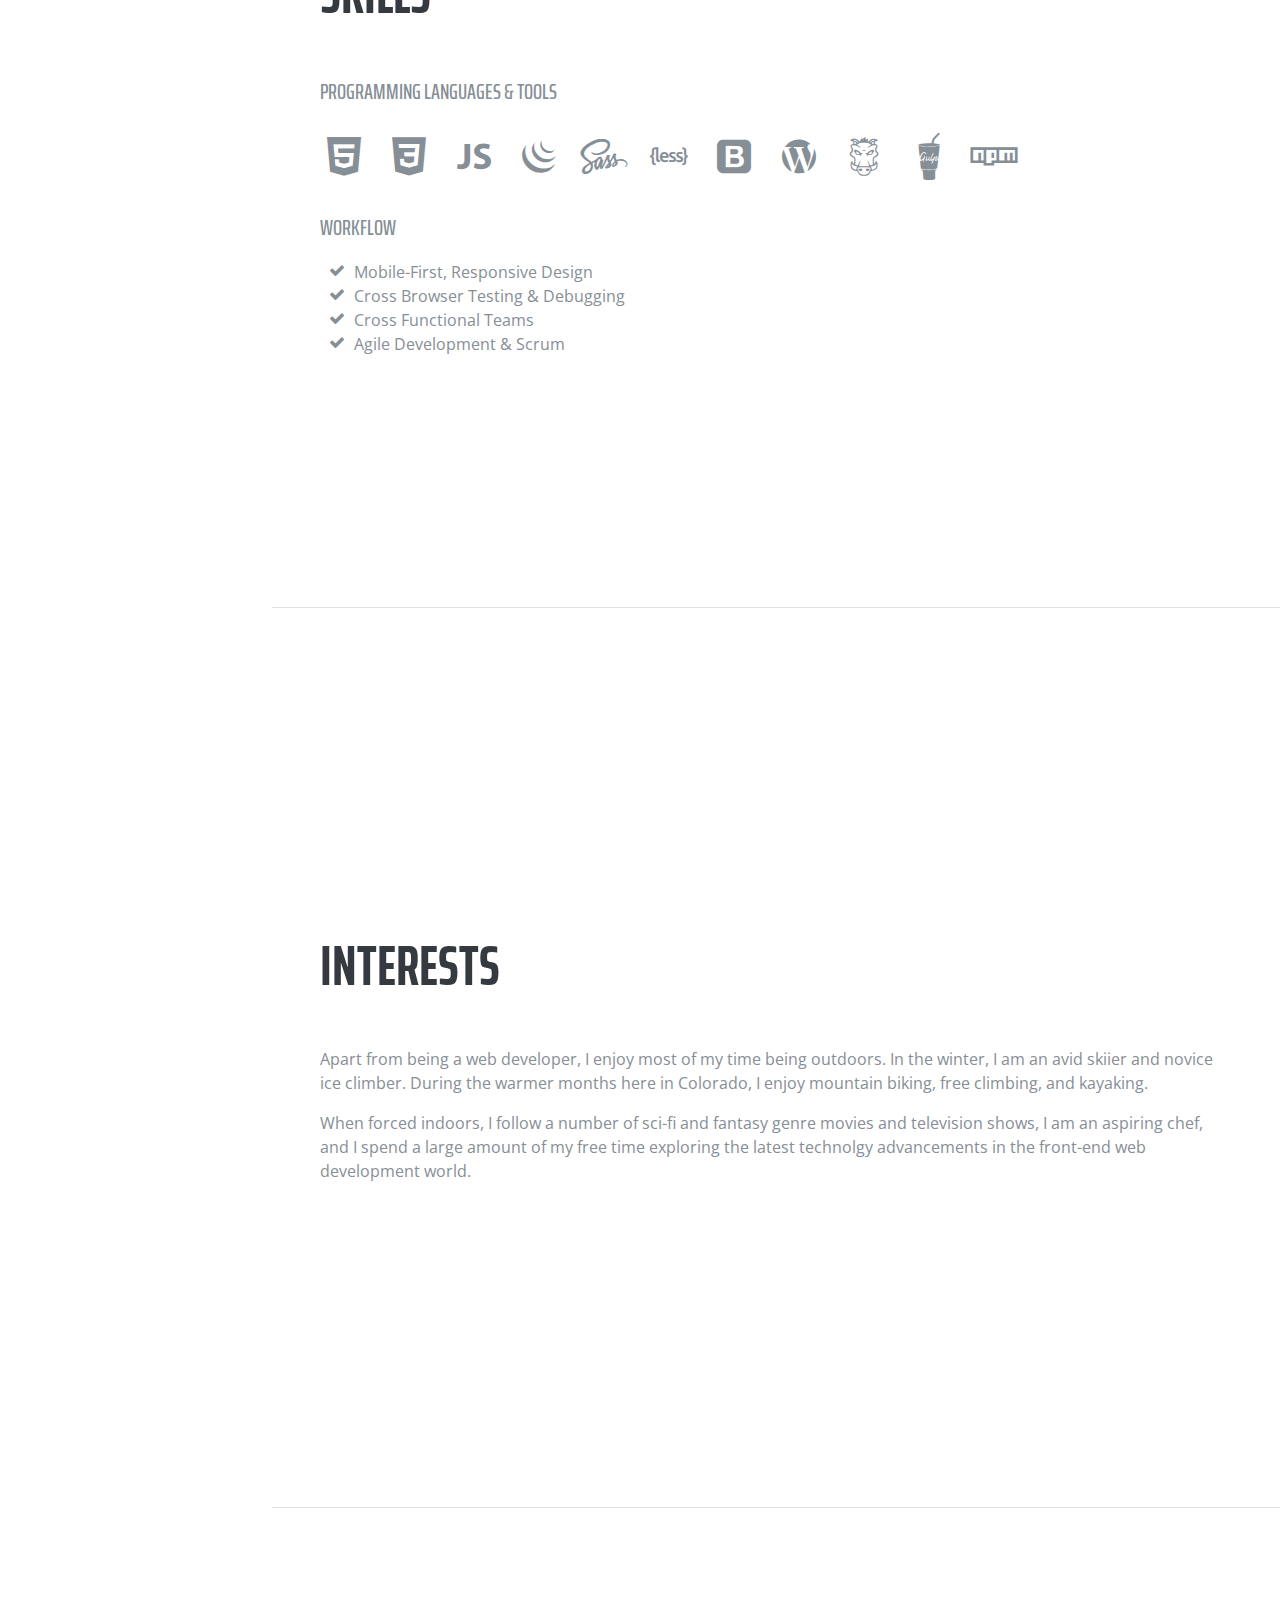
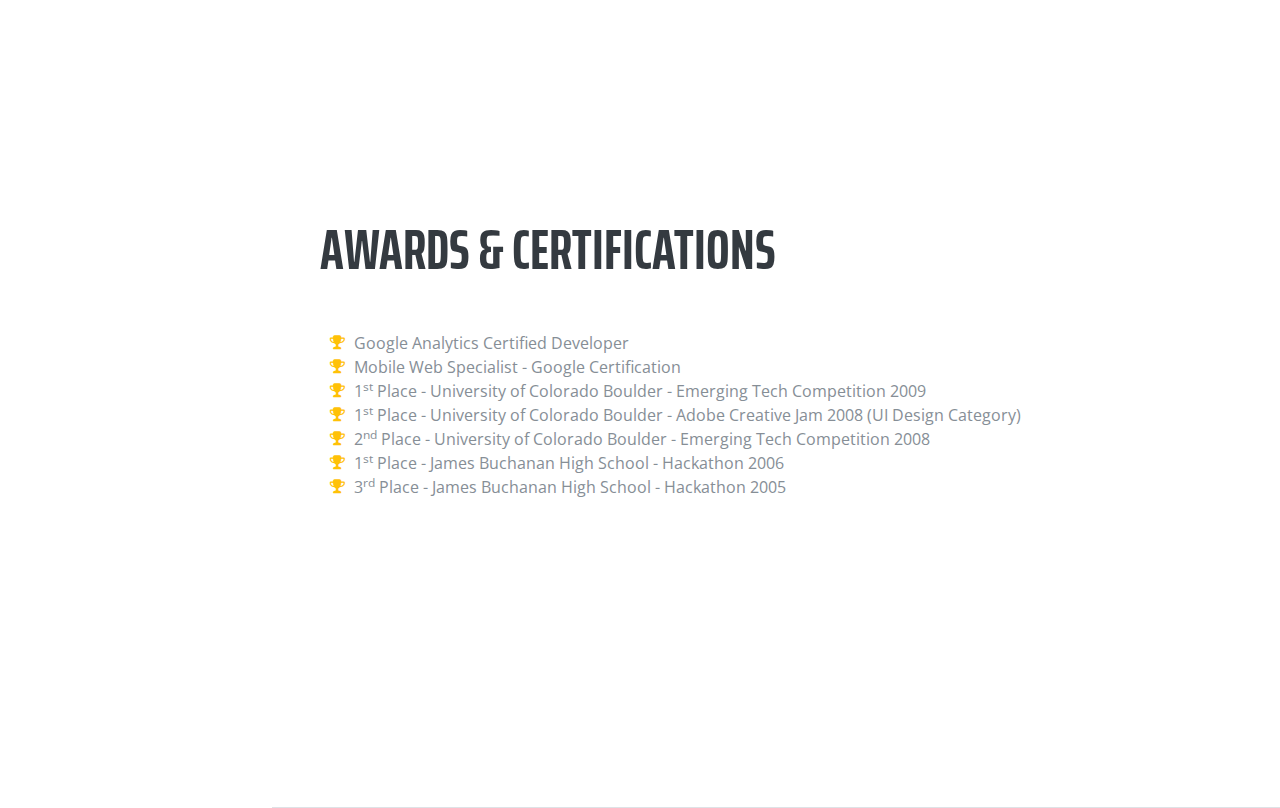
==== commit 8b6060cb: "Page éducation" ====
--- a/index.html
+++ b/index.html
@@ -159,26 +159,33 @@
         <div class="my-auto">
           <h2 class="mb-5">Education</h2>
 
+          <div class="resume-item d-flex flex-column flex-md-row mb-4">
+            <div class="resume-content mr-auto">
+              <h3 class="mb-0">IUT de Montpellier-Sète</h3>
+              <div class="subheading mb-3">BUT Informatique - Parcours DACS</div>
+            </div>
+            <div class="resume-date text-md-right">
+              <span class="text-primary">2023 - 2026</span>
+            </div>
+          </div>
+
+          <div class="resume-item d-flex flex-column flex-md-row mb-4">
+            <div class="resume-content mr-auto">
+              <h3 class="mb-0">INSA Lyon</h3>
+              <div class="subheading mb-3">FIMI 1 - Formation Initiale aux Métiers d'Ingénieur</div>
+            </div>
+            <div class="resume-date text-md-right">
+              <span class="text-primary">2022 - 2023</span>
+            </div>
+          </div>
+
           <div class="resume-item d-flex flex-column flex-md-row mb-5">
             <div class="resume-content mr-auto">
-              <h3 class="mb-0">University of Colorado Boulder</h3>
-              <div class="subheading mb-3">Bachelor of Science</div>
-              <div>Computer Science - Web Development Track</div>
-              <p>GPA: 3.23</p>
-            </div>
-            <div class="resume-date text-md-right">
-              <span class="text-primary">August 2006 - May 2010</span>
-            </div>
-          </div>
-
-          <div class="resume-item d-flex flex-column flex-md-row">
-            <div class="resume-content mr-auto">
-              <h3 class="mb-0">James Buchanan High School</h3>
-              <div class="subheading mb-3">Technology Magnet Program</div>
-              <p>GPA: 3.56</p>
-            </div>
-            <div class="resume-date text-md-right">
-              <span class="text-primary">August 2002 - May 2006</span>
+              <h3 class="mb-0">Lycée Jean-Jaurès, Saint-Clément-de-Rivières</h3>
+              <div class="subheading mb-3">BAC Mathématiques et Informatique - Mention très bien</div>
+            </div>
+            <div class="resume-date text-md-right">
+              <span class="text-primary">2019 - 2022</span>
             </div>
           </div>
 
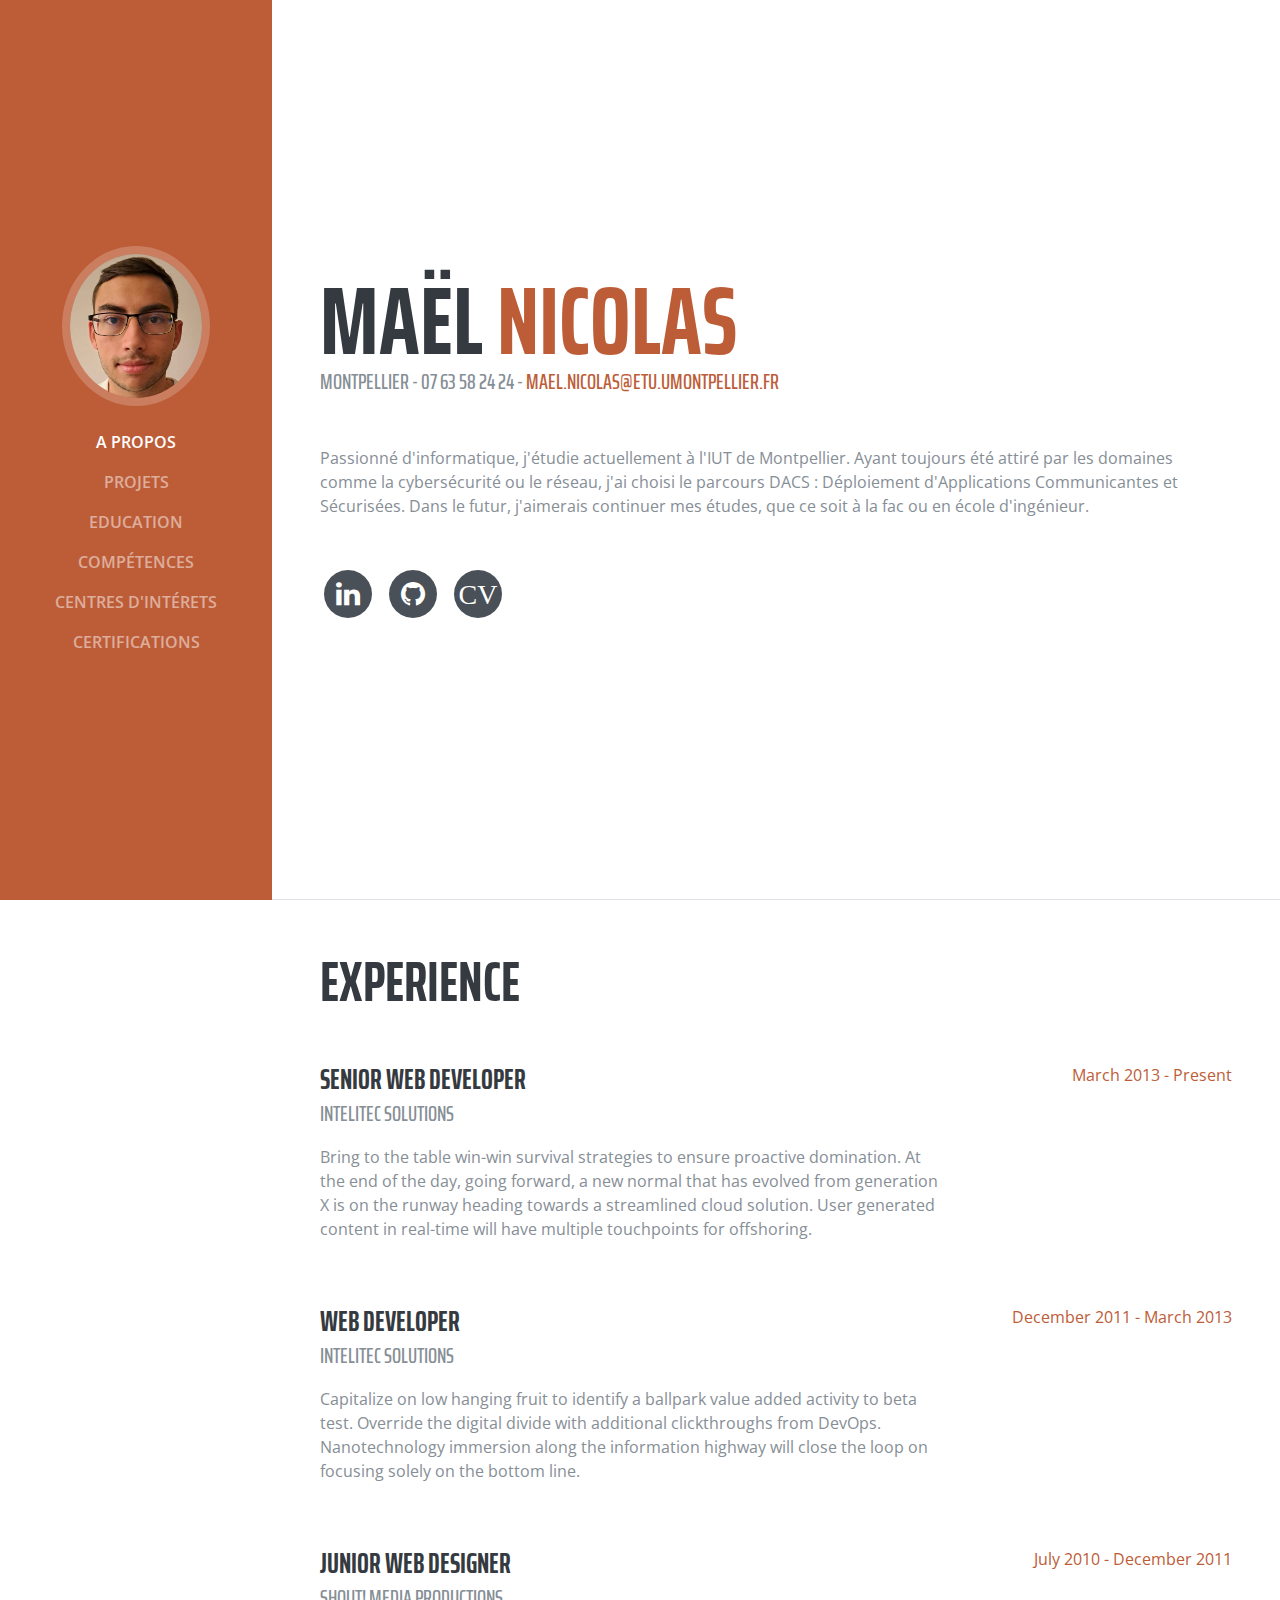
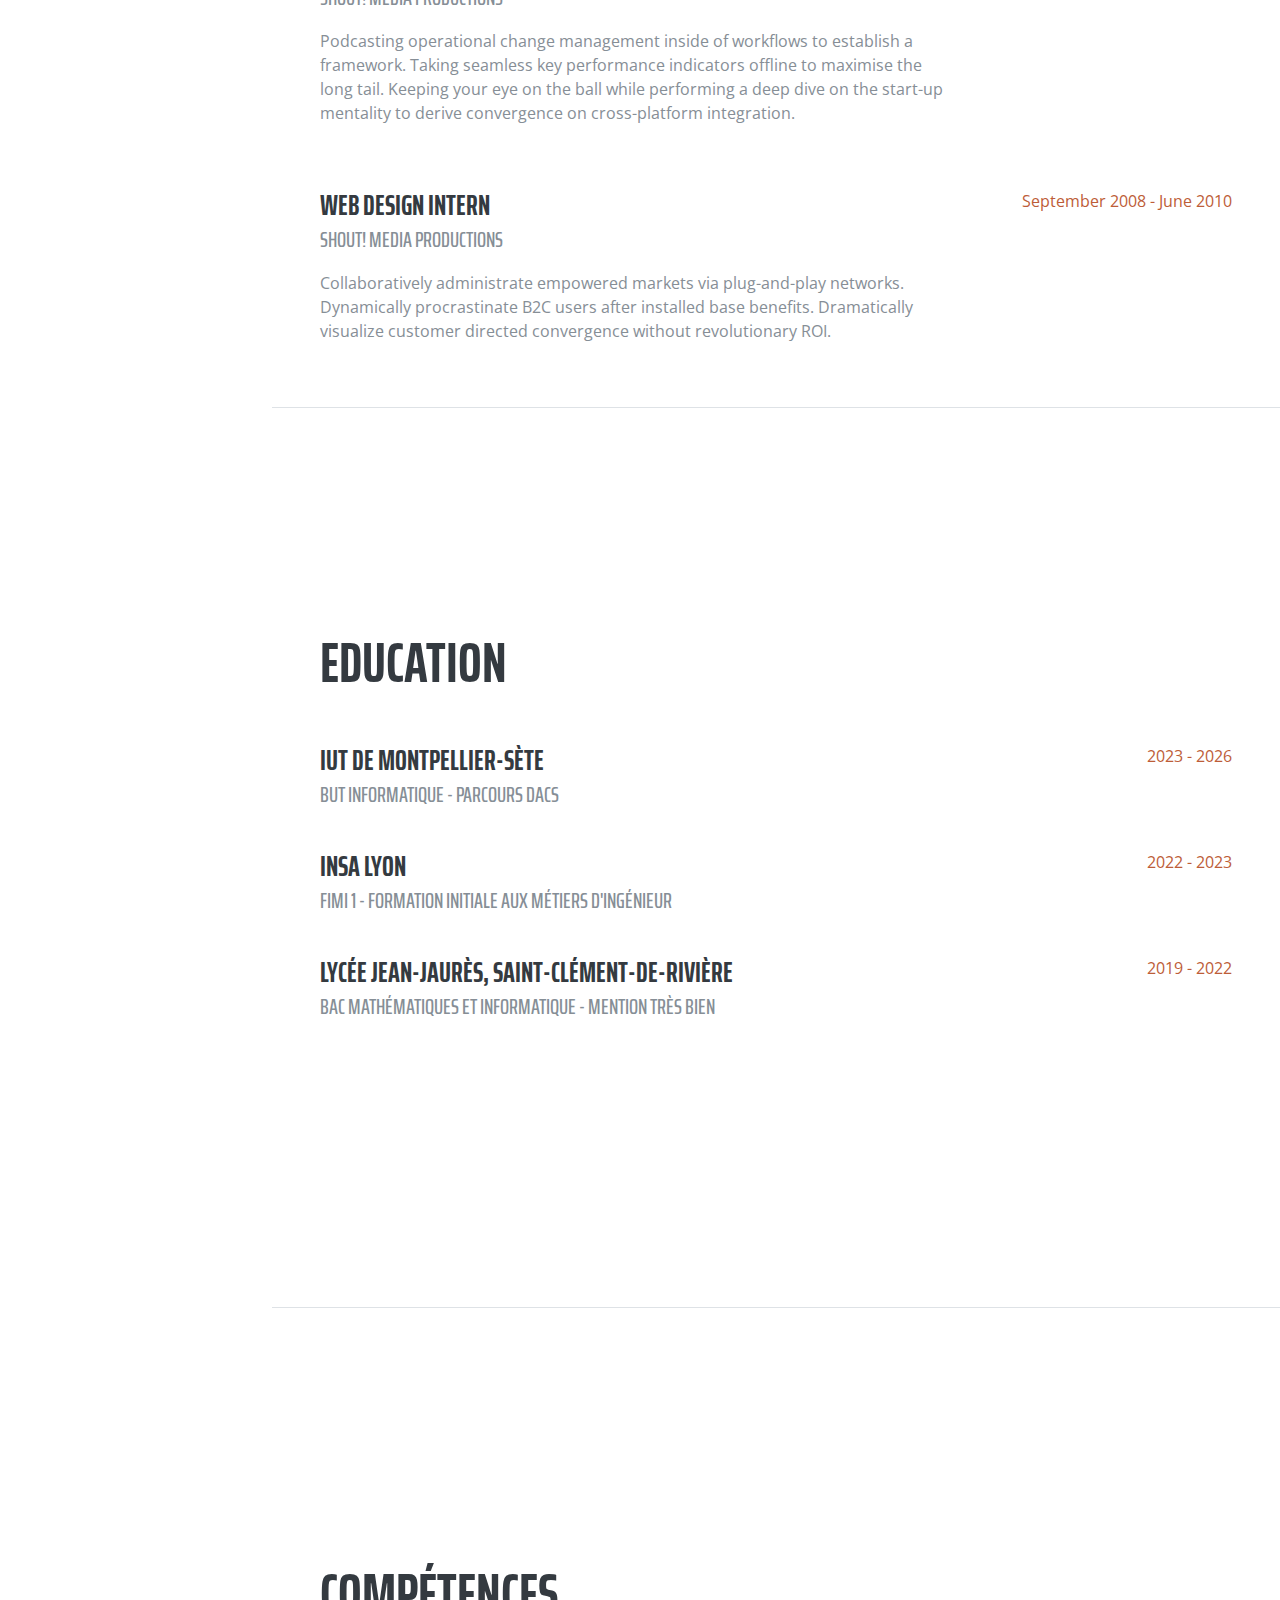
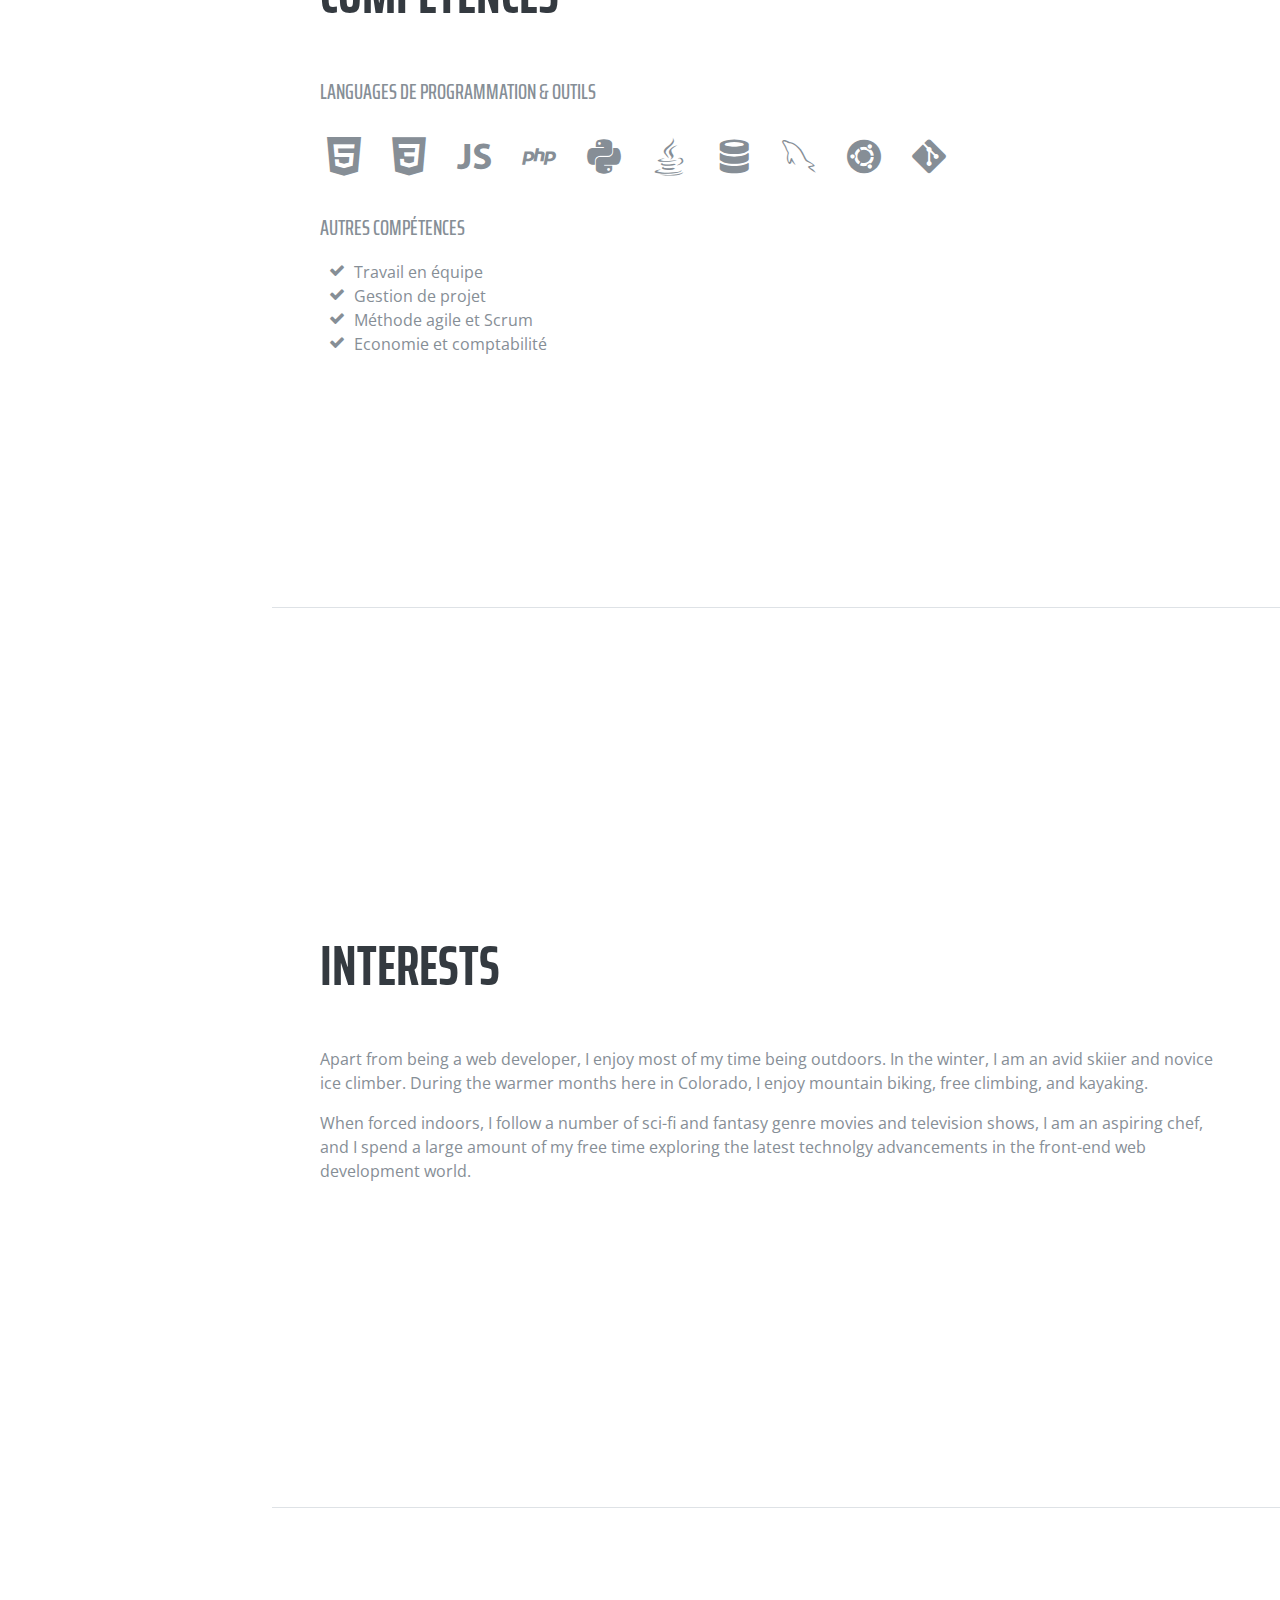
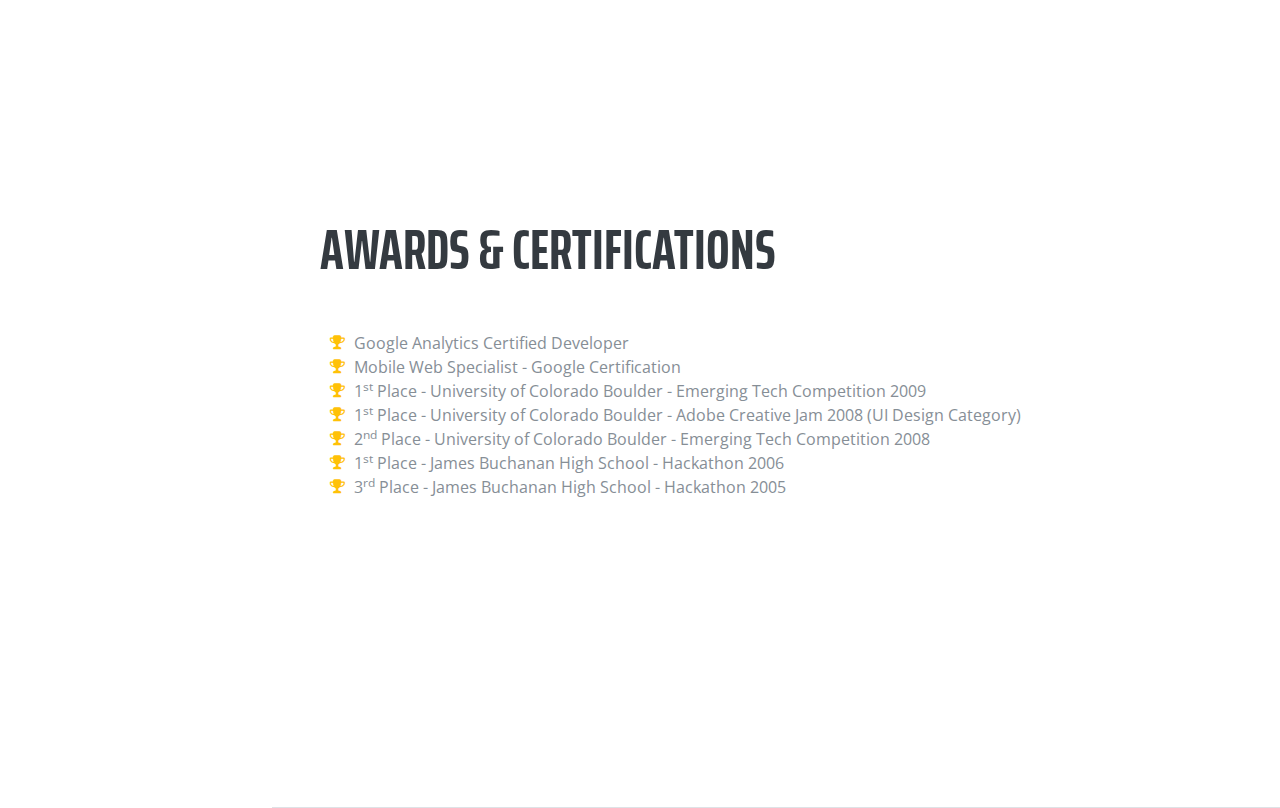
==== commit 52f7c15c: "Page compétence" ====
--- a/index.html
+++ b/index.html
@@ -181,7 +181,7 @@
 
           <div class="resume-item d-flex flex-column flex-md-row mb-5">
             <div class="resume-content mr-auto">
-              <h3 class="mb-0">Lycée Jean-Jaurès, Saint-Clément-de-Rivières</h3>
+              <h3 class="mb-0">Lycée Jean-Jaurès, Saint-Clément-de-Rivière</h3>
               <div class="subheading mb-3">BAC Mathématiques et Informatique - Mention très bien</div>
             </div>
             <div class="resume-date text-md-right">
@@ -194,9 +194,9 @@
 
       <section class="resume-section p-3 p-lg-5 d-flex flex-column" id="skills">
         <div class="my-auto">
-          <h2 class="mb-5">Skills</h2>
-
-          <div class="subheading mb-3">Programming Languages &amp; Tools</div>
+          <h2 class="mb-5">Compétences</h2>
+
+          <div class="subheading mb-3">Languages de programmation &amp; outils</div>
           <ul class="list-inline list-icons">
             <li class="list-inline-item">
               <i class="devicons devicons-html5"></i>
@@ -208,45 +208,46 @@
               <i class="devicons devicons-javascript"></i>
             </li>
             <li class="list-inline-item">
-              <i class="devicons devicons-jquery"></i>
-            </li>
-            <li class="list-inline-item">
-              <i class="devicons devicons-sass"></i>
-            </li>
-            <li class="list-inline-item">
-              <i class="devicons devicons-less"></i>
-            </li>
-            <li class="list-inline-item">
-              <i class="devicons devicons-bootstrap"></i>
-            </li>
-            <li class="list-inline-item">
-              <i class="devicons devicons-wordpress"></i>
-            </li>
-            <li class="list-inline-item">
-              <i class="devicons devicons-grunt"></i>
-            </li>
-            <li class="list-inline-item">
-              <i class="devicons devicons-gulp"></i>
-            </li>
-            <li class="list-inline-item">
-              <i class="devicons devicons-npm"></i>
-            </li>
+              <i class="devicons devicons-php"></i>
+            </li>
+            <li class="list-inline-item">
+              <i class="devicons devicons-python"></i>
+            </li>
+            <li class="list-inline-item">
+              <i class="devicons devicons-java"></i>
+            </li>
+            <li class="list-inline-item">
+              <i class="devicons devicons-database"></i>
+            </li>
+            <li class="list-inline-item">
+              <i class="devicons devicons-mysql"></i>
+            </li>
+            <li class="list-inline-item">
+              <i class="devicons devicons-ubuntu"></i>
+            </li>
+            <li class="list-inline-item">
+              <i class="devicons devicons-git"></i>
+            </li>
+            <li class="list-inline-item">
+              <i class="devicons devicons-"></i>
+            </li>
+            
           </ul>
 
-          <div class="subheading mb-3">Workflow</div>
+          <div class="subheading mb-3">Autres compétences</div>
           <ul class="fa-ul mb-0">
             <li>
               <i class="fa-li fa fa-check"></i>
-              Mobile-First, Responsive Design</li>
+              Travail en équipe</li>
             <li>
               <i class="fa-li fa fa-check"></i>
-              Cross Browser Testing &amp; Debugging</li>
+              Gestion de projet</li>
             <li>
               <i class="fa-li fa fa-check"></i>
-              Cross Functional Teams</li>
+              Méthode agile et Scrum</li>      
             <li>
               <i class="fa-li fa fa-check"></i>
-              Agile Development &amp; Scrum</li>
+              Economie et comptabilité</li>
           </ul>
         </div>
       </section>
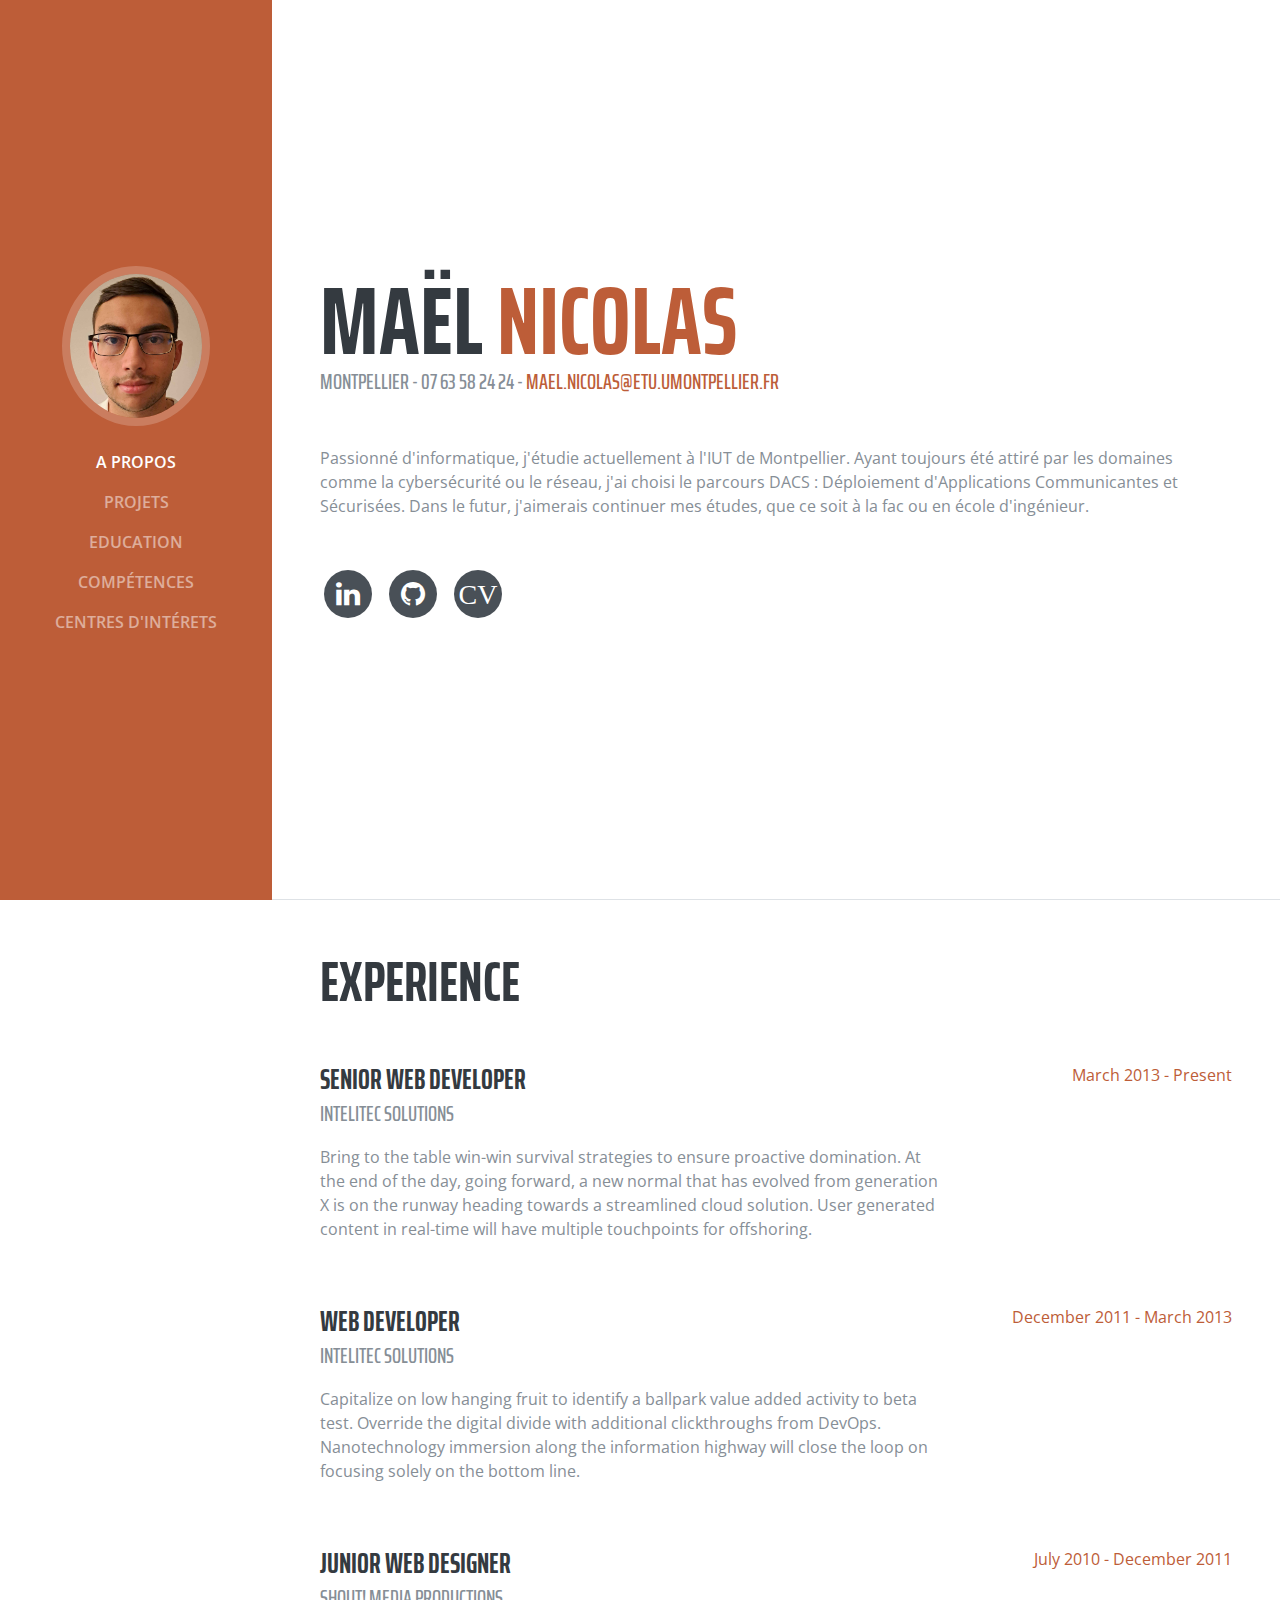
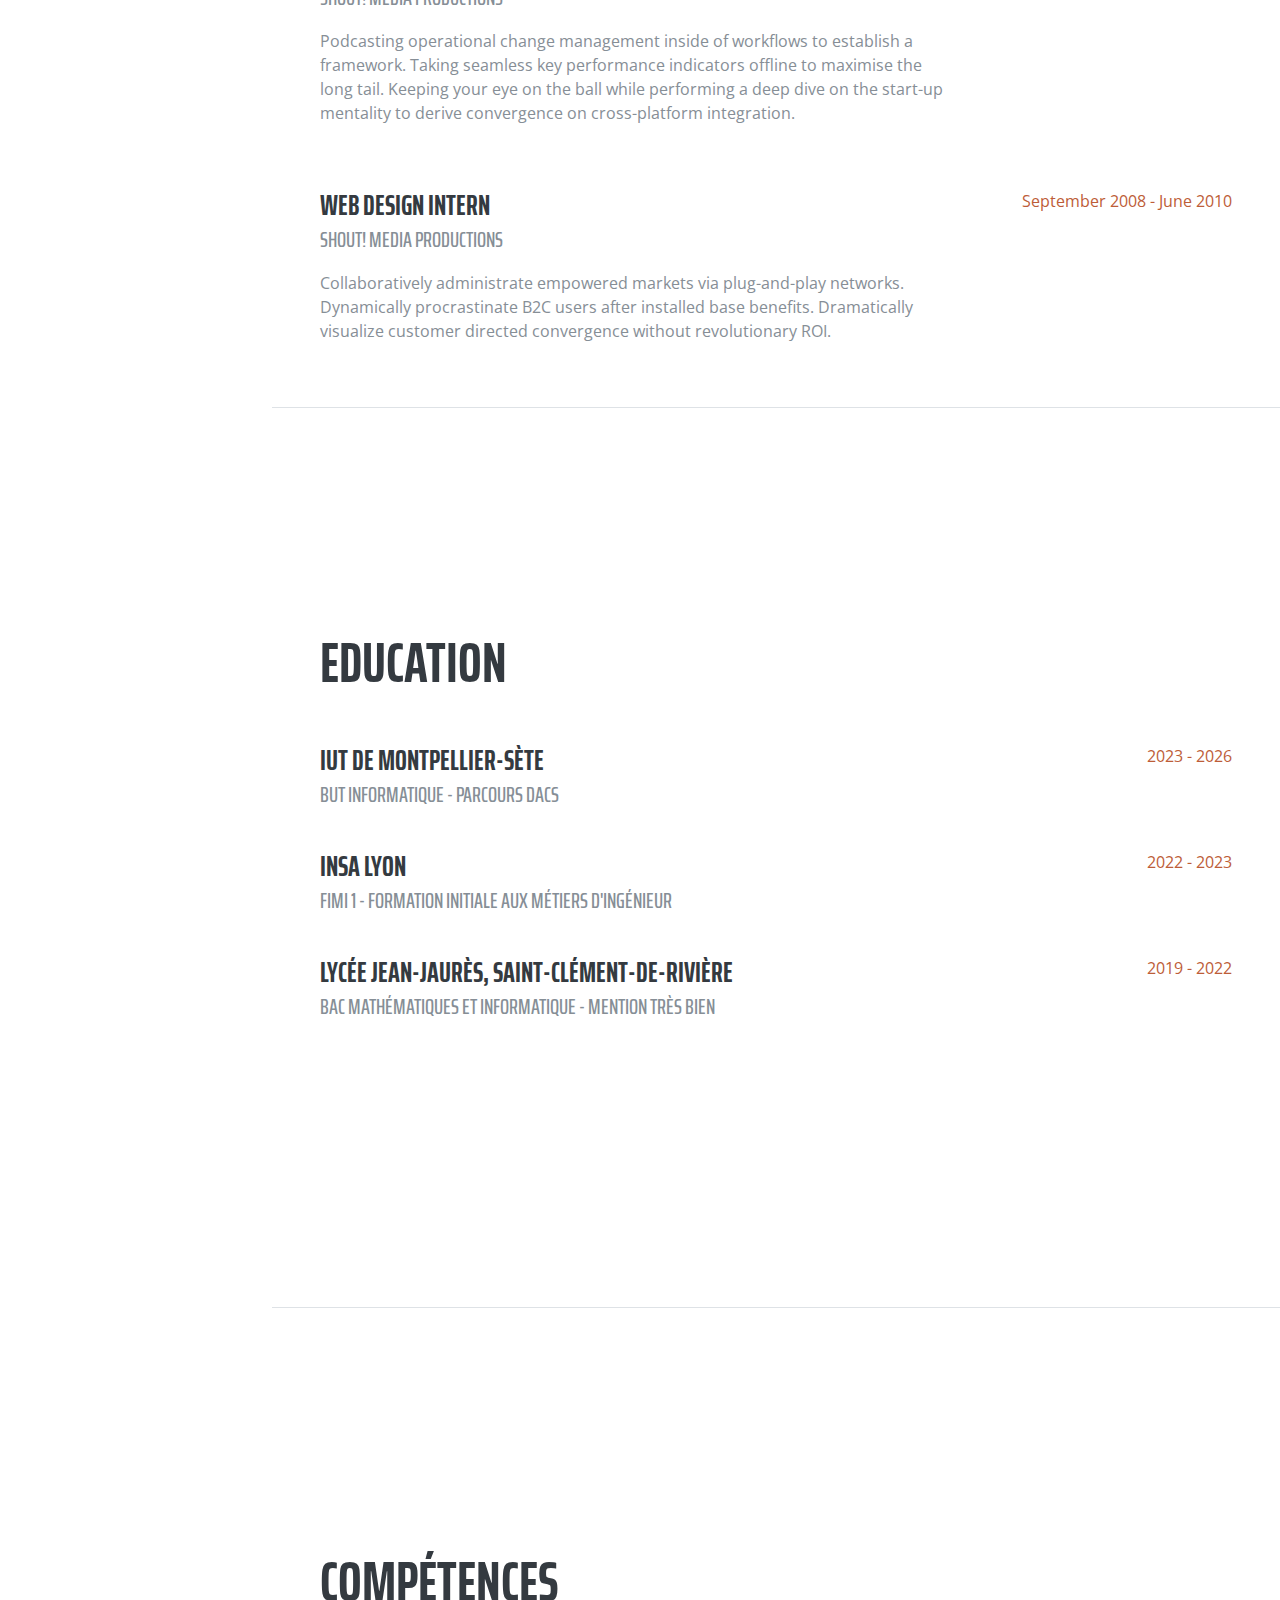
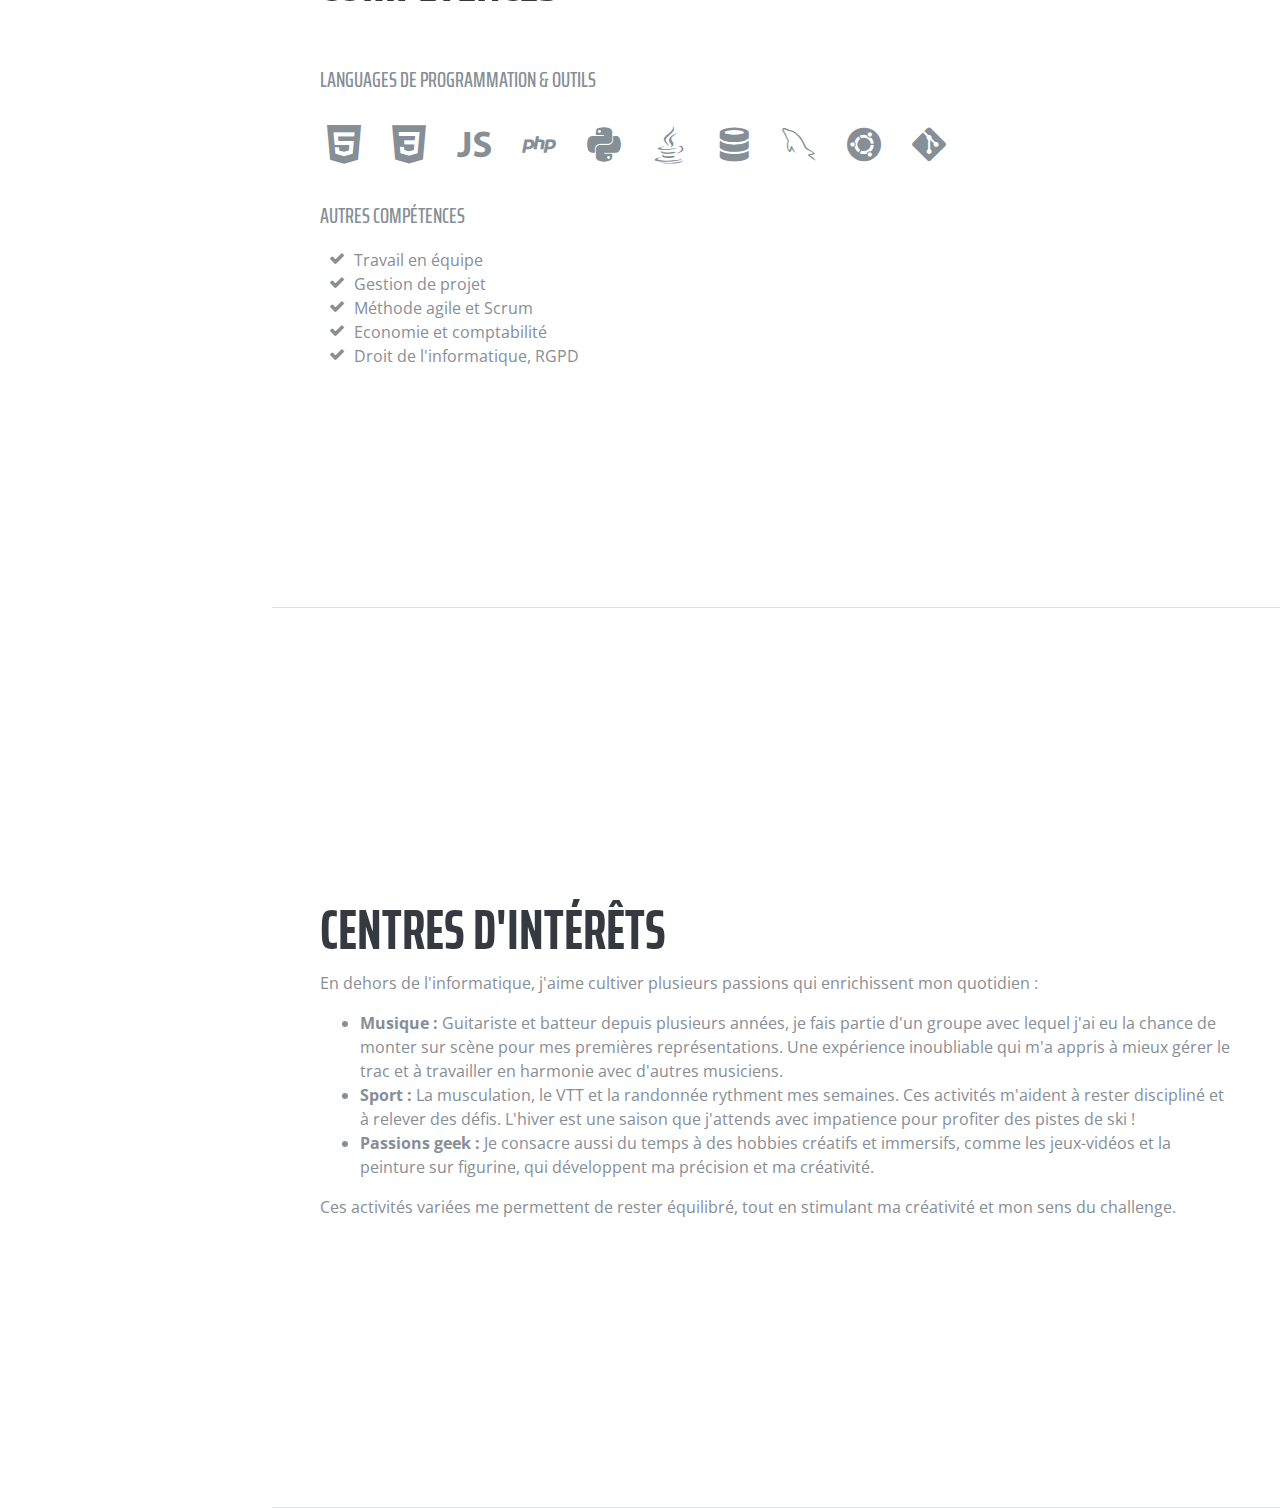
==== commit 7cd3ba2a: "Page centres d'intérêts" ====
--- a/index.html
+++ b/index.html
@@ -54,9 +54,6 @@
           <li class="nav-item">
             <a class="nav-link js-scroll-trigger" href="#interests">Centres d'intérets</a>
           </li>
-          <li class="nav-item">
-            <a class="nav-link js-scroll-trigger" href="#awards">Certifications</a>
-          </li>
         </ul>
       </div>
     </nav>
@@ -248,50 +245,33 @@
             <li>
               <i class="fa-li fa fa-check"></i>
               Economie et comptabilité</li>
+              <li>
+                <i class="fa-li fa fa-check"></i>
+              Droit de l'informatique, RGPD</li>
           </ul>
         </div>
       </section>
 
       <section class="resume-section p-3 p-lg-5 d-flex flex-column" id="interests">
         <div class="my-auto">
-          <h2 class="mb-5">Interests</h2>
-          <p>Apart from being a web developer, I enjoy most of my time being outdoors. In the winter, I am an avid skiier and novice ice climber. During the warmer months here in Colorado, I enjoy mountain biking, free climbing, and kayaking.</p>
-          <p class="mb-0">When forced indoors, I follow a number of sci-fi and fantasy genre movies and television shows, I am an aspiring chef, and I spend a large amount of my free time exploring the latest technolgy advancements in the front-end web development world.</p>
-        </div>
-      </section>
-
-      <section class="resume-section p-3 p-lg-5 d-flex flex-column" id="awards">
-        <div class="my-auto">
-          <h2 class="mb-5">Awards &amp; Certifications</h2>
-          <ul class="fa-ul mb-0">
-            <li>
-              <i class="fa-li fa fa-trophy text-warning"></i>
-              Google Analytics Certified Developer</li>
-            <li>
-              <i class="fa-li fa fa-trophy text-warning"></i>
-              Mobile Web Specialist - Google Certification</li>
-            <li>
-              <i class="fa-li fa fa-trophy text-warning"></i>
-              1<sup>st</sup>
-              Place - University of Colorado Boulder - Emerging Tech Competition 2009</li>
-            <li>
-              <i class="fa-li fa fa-trophy text-warning"></i>
-              1<sup>st</sup>
-              Place - University of Colorado Boulder - Adobe Creative Jam 2008 (UI Design Category)</li>
-            <li>
-              <i class="fa-li fa fa-trophy text-warning"></i>
-              2<sup>nd</sup>
-              Place - University of Colorado Boulder - Emerging Tech Competition 2008</li>
-            <li>
-            <li>
-              <i class="fa-li fa fa-trophy text-warning"></i>
-              1<sup>st</sup>
-              Place - James Buchanan High School - Hackathon 2006</li>
-            <li>
-              <i class="fa-li fa fa-trophy text-warning"></i>
-              3<sup>rd</sup>
-              Place - James Buchanan High School - Hackathon 2005</li>
-          </ul>
+          <h2>Centres d'intérêts</h2>
+          <p>
+            En dehors de l'informatique, j'aime cultiver plusieurs passions qui enrichissent mon quotidien :
+          </p>
+          <ul>
+            <li>
+            <strong>Musique :</strong> Guitariste et batteur depuis plusieurs années, je fais partie d'un groupe avec lequel j'ai eu la chance de monter sur scène pour mes premières représentations. Une expérience inoubliable qui m'a appris à mieux gérer le trac et à travailler en harmonie avec d'autres musiciens.
+            </li>
+            <li>
+            <strong>Sport :</strong> La musculation, le VTT et la randonnée rythment mes semaines. Ces activités m'aident à rester discipliné et à relever des défis. L'hiver est une saison que j'attends avec impatience pour profiter des pistes de ski !
+            </li>
+            <li>
+            <strong>Passions geek :</strong> Je consacre aussi du temps à des hobbies créatifs et immersifs, comme les jeux-vidéos et la peinture sur figurine, qui développent ma précision et ma créativité.
+            </li>
+          </ul>
+          <p class="mb-0">
+            Ces activités variées me permettent de rester équilibré, tout en stimulant ma créativité et mon sens du challenge.
+          </p>
         </div>
       </section>
 
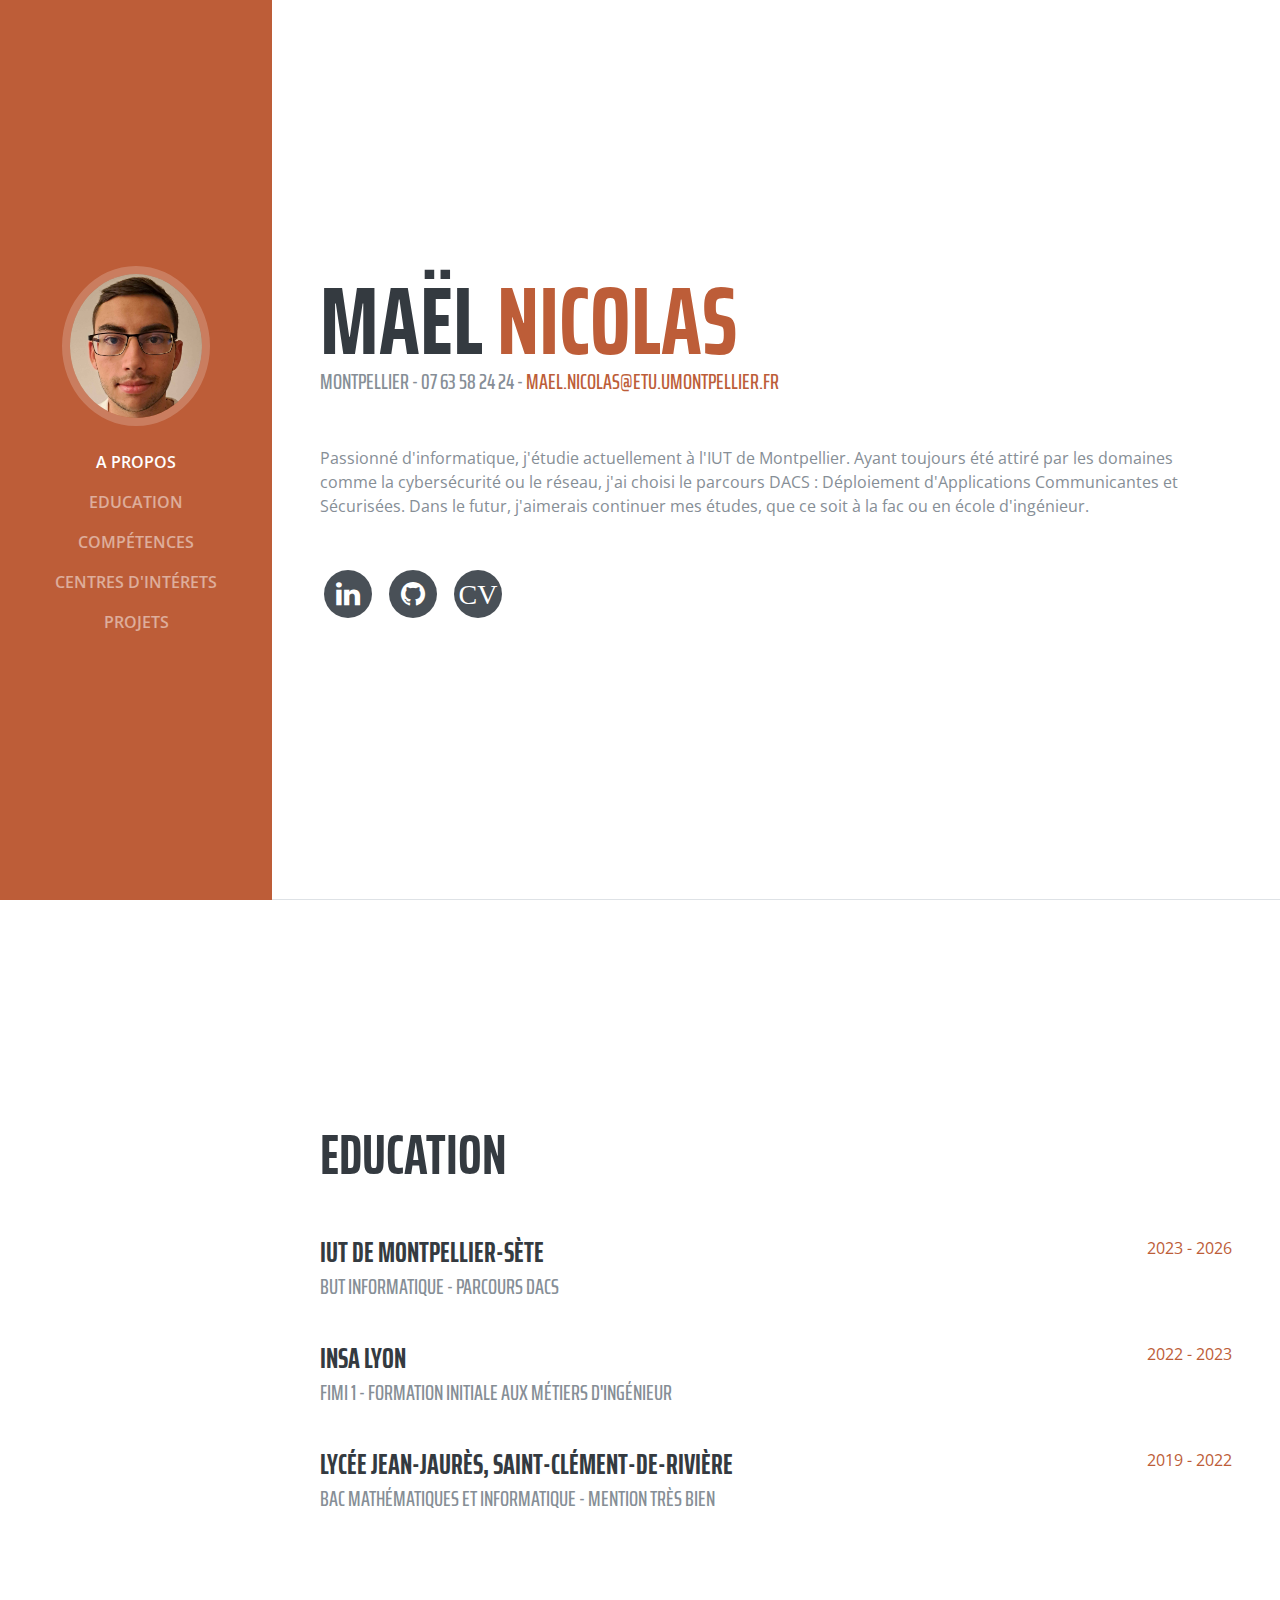
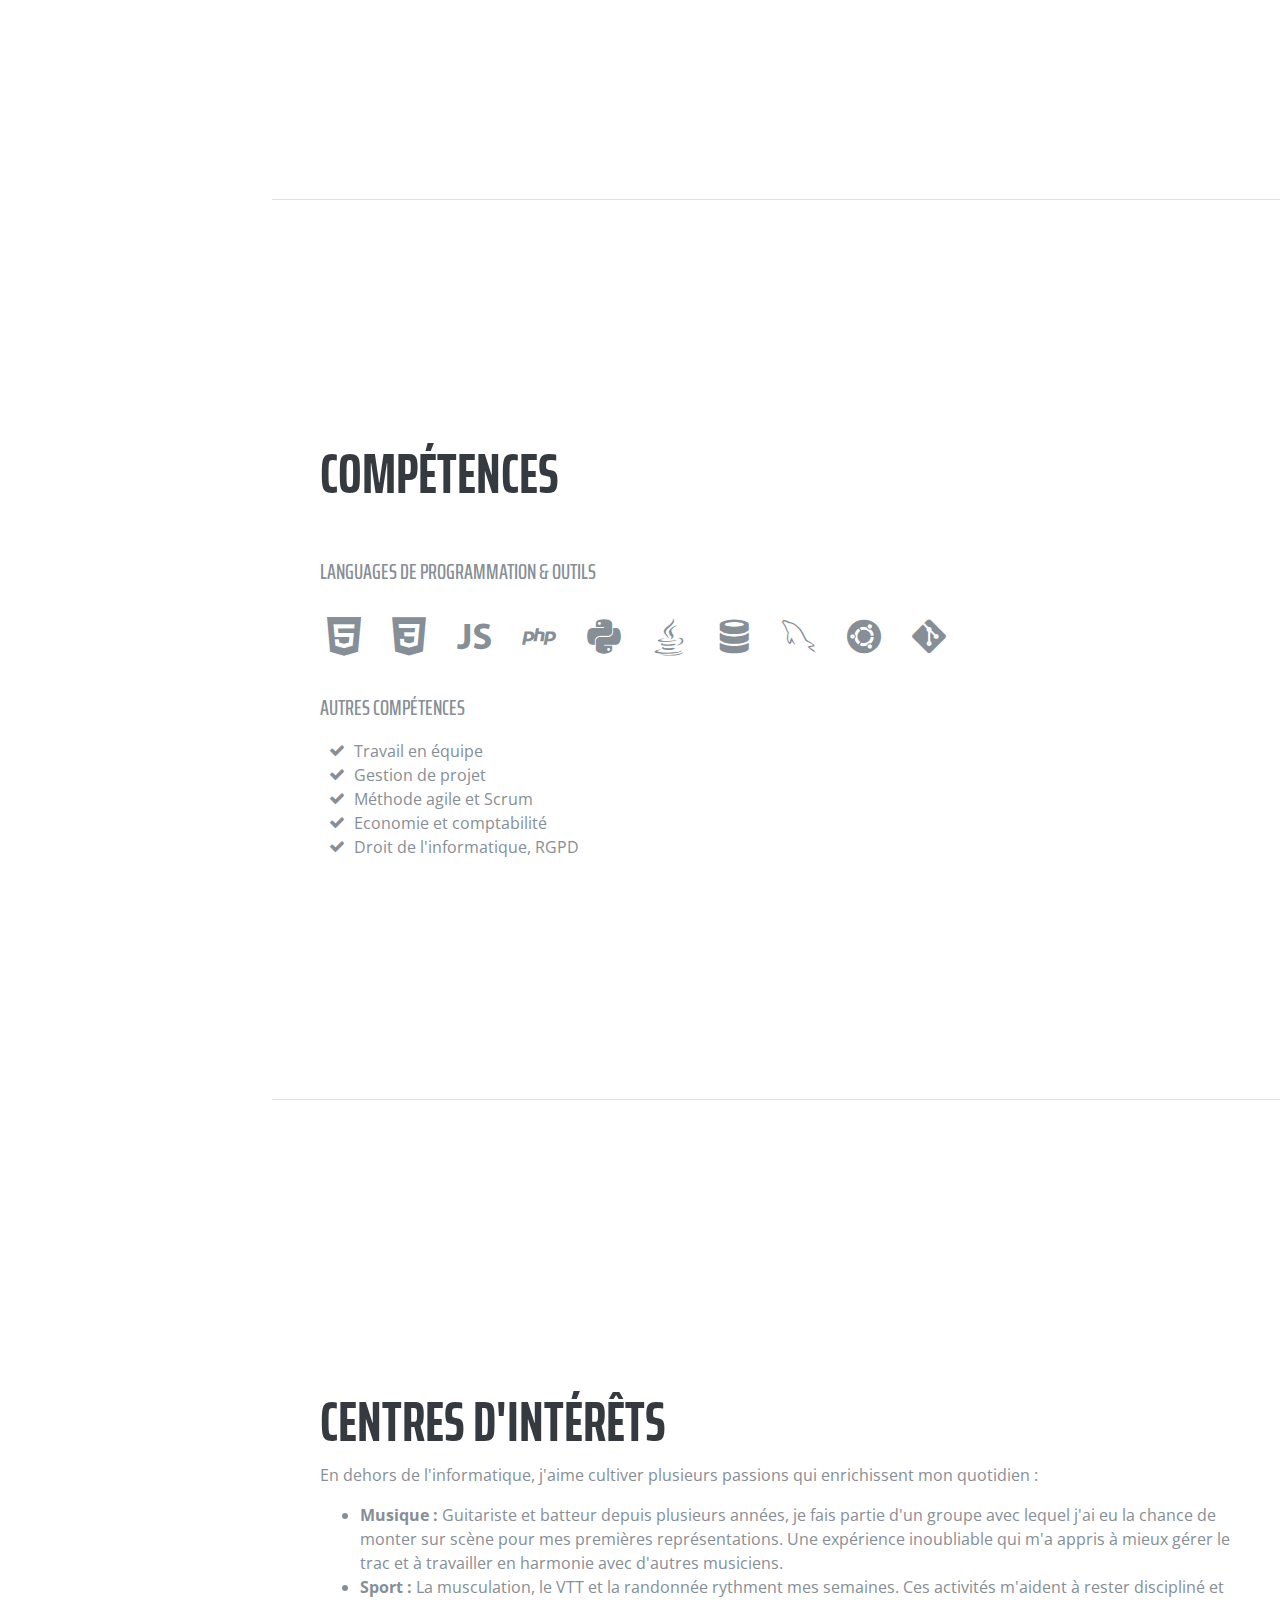
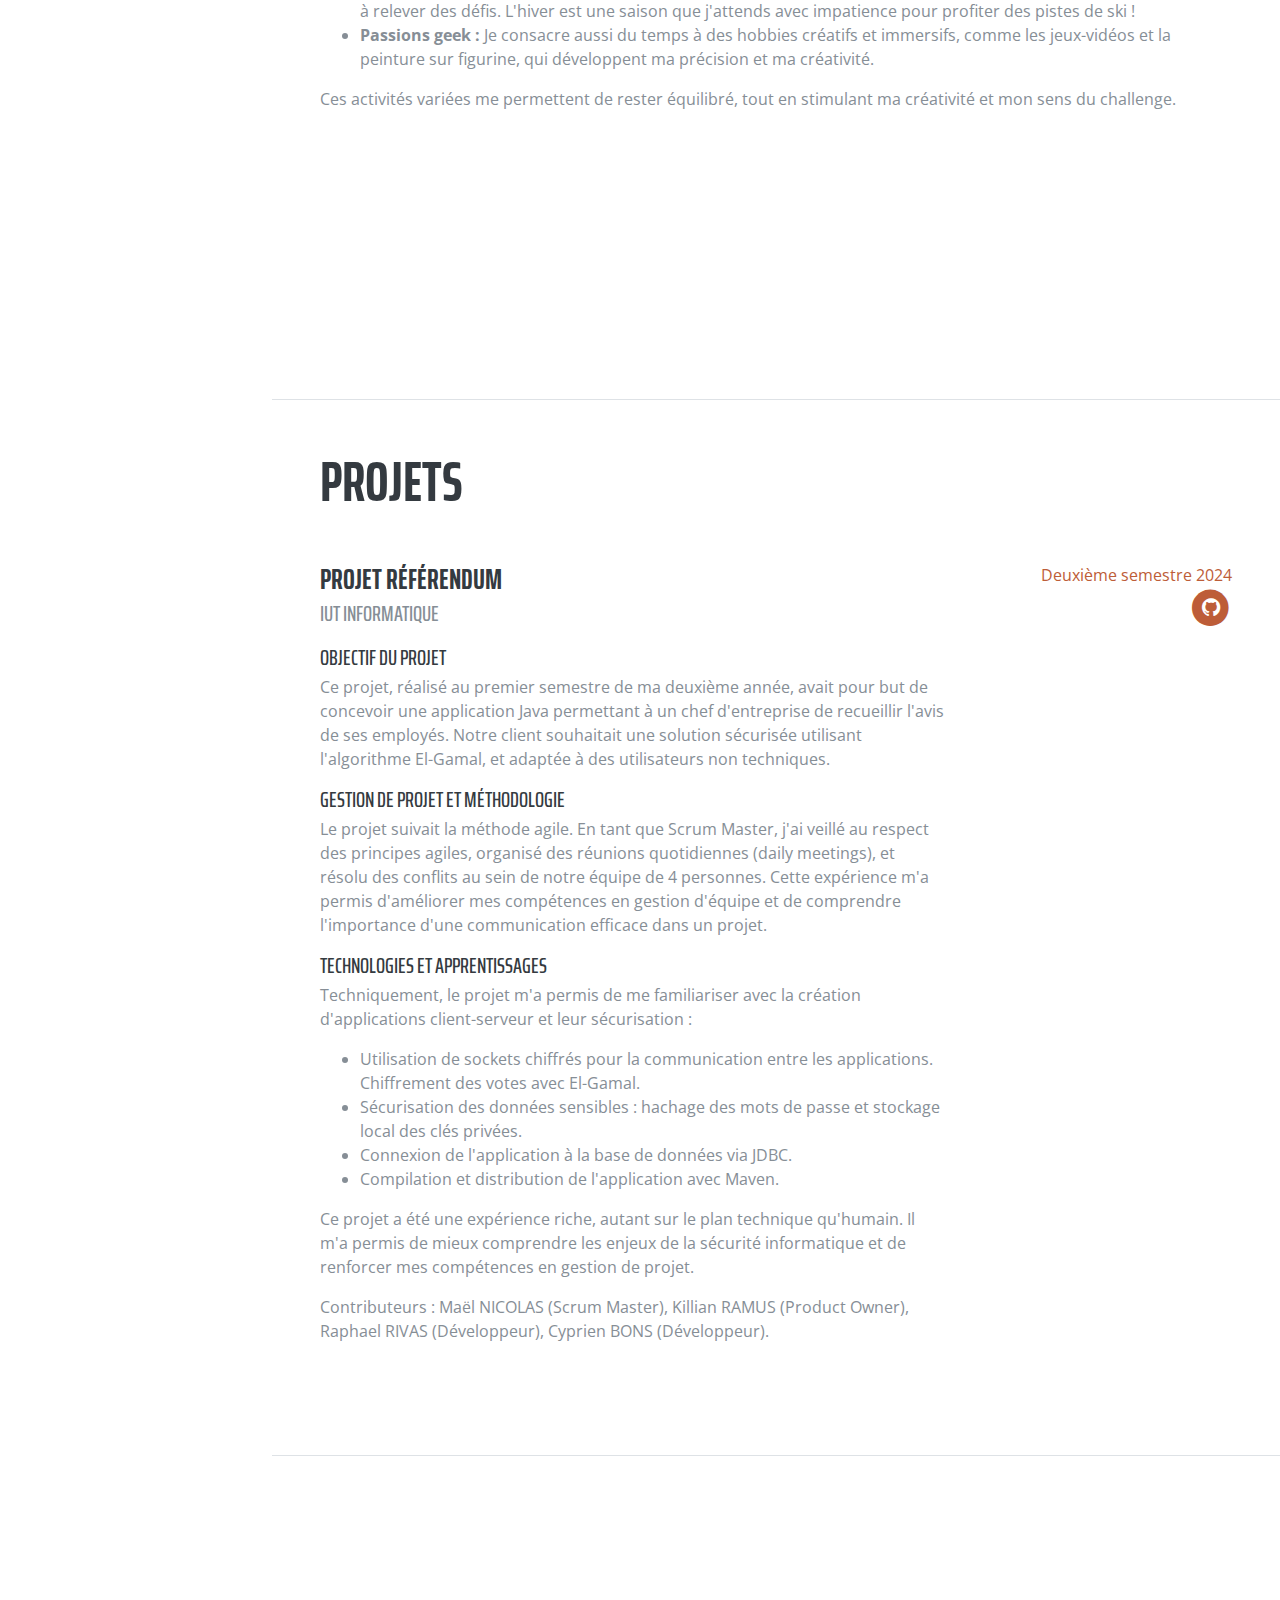
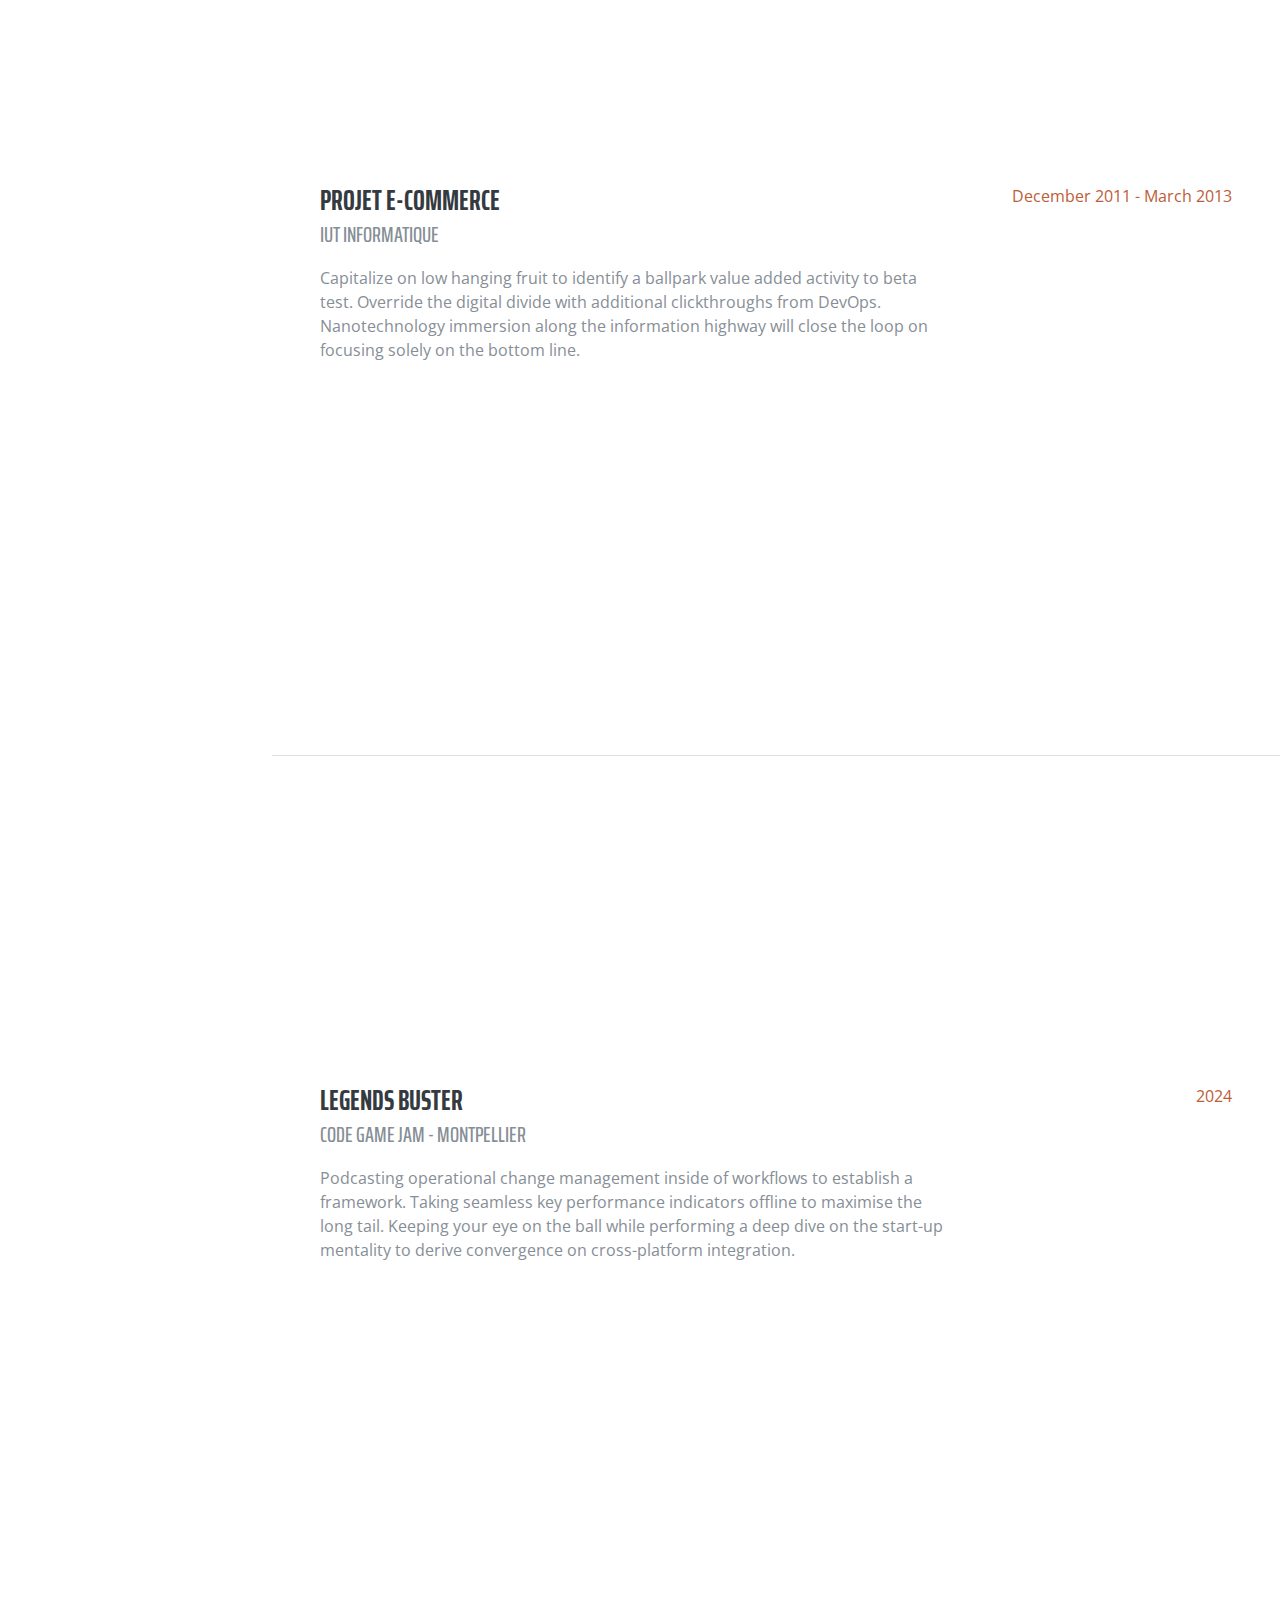
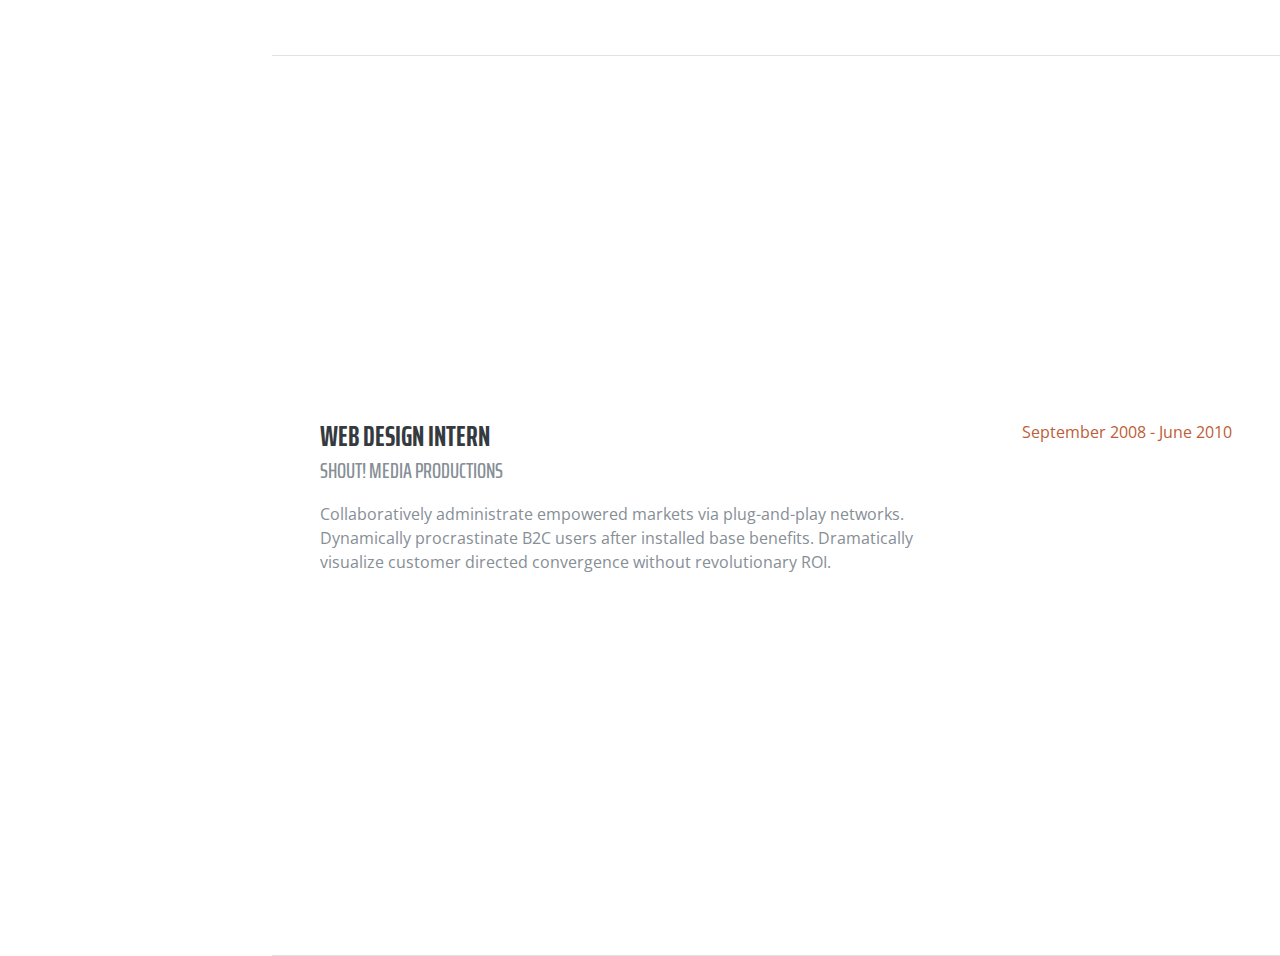
==== commit 68682f17: "Page projet referendum" ====
--- a/index.html
+++ b/index.html
@@ -1,292 +1,380 @@
 <!DOCTYPE html>
 <html lang="en">
 
-  <head>
-
-    <meta charset="utf-8">
-    <meta name="viewport" content="width=device-width, initial-scale=1, shrink-to-fit=no">
-    <meta name="description" content="">
-    <meta name="author" content="">
-
-    <title>Resume - Start Bootstrap Theme</title>
-
-    <!-- Bootstrap core CSS -->
-    <link href="vendor/bootstrap/css/bootstrap.min.css" rel="stylesheet">
-
-    <!-- Custom fonts for this template -->
-    <link href="https://fonts.googleapis.com/css?family=Saira+Extra+Condensed:100,200,300,400,500,600,700,800,900" rel="stylesheet">
-    <link href="https://fonts.googleapis.com/css?family=Open+Sans:300,300i,400,400i,600,600i,700,700i,800,800i" rel="stylesheet">
-    <link href="vendor/font-awesome/css/font-awesome.min.css" rel="stylesheet">
-    <link href="vendor/devicons/css/devicons.min.css" rel="stylesheet">
-    <link href="vendor/simple-line-icons/css/simple-line-icons.css" rel="stylesheet">
-
-    <!-- Custom styles for this template -->
-    <link href="css/resume.min.css" rel="stylesheet">
-
-  </head>
-
-  <body id="page-top">
-
-    <nav class="navbar navbar-expand-lg navbar-dark bg-primary fixed-top" id="sideNav">
-      <a class="navbar-brand js-scroll-trigger" href="#page-top">
-        <span class="d-block d-lg-none">Start Bootstrap</span>
-        <span class="d-none d-lg-block">
-          <img class="img-fluid img-profile rounded-circle mx-auto mb-2" src="img/profile.jpg" alt="">
-        </span>
-      </a>
-      <button class="navbar-toggler" type="button" data-toggle="collapse" data-target="#navbarSupportedContent" aria-controls="navbarSupportedContent" aria-expanded="false" aria-label="Toggle navigation">
-        <span class="navbar-toggler-icon"></span>
-      </button>
-      <div class="collapse navbar-collapse" id="navbarSupportedContent">
-        <ul class="navbar-nav">
-          <li class="nav-item">
-            <a class="nav-link js-scroll-trigger" href="#about">A propos</a>
-          </li>
-          <li class="nav-item">
-            <a class="nav-link js-scroll-trigger" href="#experience">Projets</a>
-          </li>
-          <li class="nav-item">
-            <a class="nav-link js-scroll-trigger" href="#education">Education</a>
-          </li>
-          <li class="nav-item">
-            <a class="nav-link js-scroll-trigger" href="#skills">Compétences</a>
-          </li>
-          <li class="nav-item">
-            <a class="nav-link js-scroll-trigger" href="#interests">Centres d'intérets</a>
+<head>
+
+  <meta charset="utf-8">
+  <meta name="viewport" content="width=device-width, initial-scale=1, shrink-to-fit=no">
+  <meta name="description" content="">
+  <meta name="author" content="">
+
+  <title>Resume - Start Bootstrap Theme</title>
+
+  <!-- Bootstrap core CSS -->
+  <link href="vendor/bootstrap/css/bootstrap.min.css" rel="stylesheet">
+
+  <!-- Custom fonts for this template -->
+  <link href="https://fonts.googleapis.com/css?family=Saira+Extra+Condensed:100,200,300,400,500,600,700,800,900"
+    rel="stylesheet">
+  <link href="https://fonts.googleapis.com/css?family=Open+Sans:300,300i,400,400i,600,600i,700,700i,800,800i"
+    rel="stylesheet">
+  <link href="vendor/font-awesome/css/font-awesome.min.css" rel="stylesheet">
+  <link href="vendor/devicons/css/devicons.min.css" rel="stylesheet">
+  <link href="vendor/simple-line-icons/css/simple-line-icons.css" rel="stylesheet">
+
+  <!-- Custom styles for this template -->
+  <link href="css/resume.min.css" rel="stylesheet">
+
+</head>
+
+<body id="page-top">
+
+  <nav class="navbar navbar-expand-lg navbar-dark bg-primary fixed-top" id="sideNav">
+    <a class="navbar-brand js-scroll-trigger" href="#page-top">
+      <span class="d-block d-lg-none">Start Bootstrap</span>
+      <span class="d-none d-lg-block">
+        <img class="img-fluid img-profile rounded-circle mx-auto mb-2" src="img/profile.jpg" alt="">
+      </span>
+    </a>
+    <button class="navbar-toggler" type="button" data-toggle="collapse" data-target="#navbarSupportedContent"
+      aria-controls="navbarSupportedContent" aria-expanded="false" aria-label="Toggle navigation">
+      <span class="navbar-toggler-icon"></span>
+    </button>
+    <div class="collapse navbar-collapse" id="navbarSupportedContent">
+      <ul class="navbar-nav">
+        <li class="nav-item">
+          <a class="nav-link js-scroll-trigger" href="#about">A propos</a>
+        </li>
+        <li class="nav-item">
+          <a class="nav-link js-scroll-trigger" href="#education">Education</a>
+        </li>
+        <li class="nav-item">
+          <a class="nav-link js-scroll-trigger" href="#skills">Compétences</a>
+        </li>
+        <li class="nav-item">
+          <a class="nav-link js-scroll-trigger" href="#interests">Centres d'intérets</a>
+        </li>
+        <li class="nav-item">
+          <a class="nav-link js-scroll-trigger" href="#projets">Projets</a>
+        </li>
+      </ul>
+    </div>
+  </nav>
+
+  <div class="container-fluid p-0">
+
+    <section class="resume-section p-3 p-lg-5 d-flex d-column" id="about">
+      <div class="my-auto">
+        <h1 class="mb-0">Maël
+          <span class="text-primary">Nicolas</span>
+        </h1>
+        <div class="subheading mb-5">Montpellier - 07 63 58 24 24 -
+          <a href="mailto:name@email.com">mael.nicolas@etu.umontpellier.fr</a>
+        </div>
+        <p class="mb-5"> Passionné d'informatique, j'étudie actuellement à l'IUT de Montpellier.
+          Ayant toujours été attiré par les domaines comme la cybersécurité ou le réseau, j'ai choisi le parcours DACS :
+          Déploiement d'Applications Communicantes et Sécurisées.
+          Dans le futur, j'aimerais continuer mes études, que ce soit à la fac ou en école d'ingénieur. </p>
+        <ul class="list-inline list-social-icons mb-0">
+          <li class="list-inline-item">
+            <a href="https://www.linkedin.com/in/ma%C3%ABl-nicolas-95b2742ab/" target="_blank">
+              <span class="fa-stack fa-lg">
+                <i class="fa fa-circle fa-stack-2x"></i>
+                <i class="fa fa-linkedin fa-stack-1x fa-inverse"></i>
+              </span>
+            </a>
+          </li>
+          <li class="list-inline-item">
+            <a href="https://github.com/Mael-Nicolas" target="_blank">
+              <span class="fa-stack fa-lg">
+                <i class="fa fa-circle fa-stack-2x"></i>
+                <i class="fa fa-github fa-stack-1x fa-inverse"></i>
+              </span>
+            </a>
+          </li>
+          <li class="list-inline-item">
+            <a href="ressources/CV_NICOLAS_Mael.pdf" target="_blank">
+              <span class="fa-stack fa-lg">
+                <i class="fa fa-circle fa-stack-2x"></i>
+                <i class="fa fa-stack-1x fa-inverse">CV</i>
+              </span>
+            </a>
           </li>
         </ul>
       </div>
-    </nav>
-
-    <div class="container-fluid p-0">
-
-      <section class="resume-section p-3 p-lg-5 d-flex d-column" id="about">
-        <div class="my-auto">
-          <h1 class="mb-0">Maël
-            <span class="text-primary">Nicolas</span>
-          </h1>
-          <div class="subheading mb-5">Montpellier - 07 63 58 24 24 -
-            <a href="mailto:name@email.com">mael.nicolas@etu.umontpellier.fr</a>
-          </div>
-          <p class="mb-5"> Passionné d'informatique, j'étudie actuellement à l'IUT de Montpellier. 
-            Ayant toujours été attiré par les domaines comme la cybersécurité ou le réseau, j'ai choisi le parcours DACS : Déploiement d'Applications Communicantes et Sécurisées. 
-            Dans le futur, j'aimerais continuer mes études, que ce soit à la fac ou en école d'ingénieur. </p>
-          <ul class="list-inline list-social-icons mb-0">
-            <li class="list-inline-item">
-              <a href="https://www.linkedin.com/in/ma%C3%ABl-nicolas-95b2742ab/" target="_blank">
-                <span class="fa-stack fa-lg">
-                  <i class="fa fa-circle fa-stack-2x"></i>
-                  <i class="fa fa-linkedin fa-stack-1x fa-inverse"></i>
-                </span>
-              </a>
-            </li>
-            <li class="list-inline-item">
-              <a href="https://github.com/Mael-Nicolas" target="_blank">
-                <span class="fa-stack fa-lg">
+    </section>
+
+    <section class="resume-section p-3 p-lg-5 d-flex flex-column" id="education">
+      <div class="my-auto">
+        <h2 class="mb-5">Education</h2>
+
+        <div class="resume-item d-flex flex-column flex-md-row mb-4">
+          <div class="resume-content mr-auto">
+            <h3 class="mb-0">IUT de Montpellier-Sète</h3>
+            <div class="subheading mb-3">BUT Informatique - Parcours DACS</div>
+          </div>
+          <div class="resume-date text-md-right">
+            <span class="text-primary">2023 - 2026</span>
+          </div>
+        </div>
+
+        <div class="resume-item d-flex flex-column flex-md-row mb-4">
+          <div class="resume-content mr-auto">
+            <h3 class="mb-0">INSA Lyon</h3>
+            <div class="subheading mb-3">FIMI 1 - Formation Initiale aux Métiers d'Ingénieur</div>
+          </div>
+          <div class="resume-date text-md-right">
+            <span class="text-primary">2022 - 2023</span>
+          </div>
+        </div>
+
+        <div class="resume-item d-flex flex-column flex-md-row mb-5">
+          <div class="resume-content mr-auto">
+            <h3 class="mb-0">Lycée Jean-Jaurès, Saint-Clément-de-Rivière</h3>
+            <div class="subheading mb-3">BAC Mathématiques et Informatique - Mention très bien</div>
+          </div>
+          <div class="resume-date text-md-right">
+            <span class="text-primary">2019 - 2022</span>
+          </div>
+        </div>
+
+      </div>
+    </section>
+
+    <section class="resume-section p-3 p-lg-5 d-flex flex-column" id="skills">
+      <div class="my-auto">
+        <h2 class="mb-5">Compétences</h2>
+
+        <div class="subheading mb-3">Languages de programmation &amp; outils</div>
+        <ul class="list-inline list-icons">
+          <li class="list-inline-item">
+            <i class="devicons devicons-html5"></i>
+          </li>
+          <li class="list-inline-item">
+            <i class="devicons devicons-css3"></i>
+          </li>
+          <li class="list-inline-item">
+            <i class="devicons devicons-javascript"></i>
+          </li>
+          <li class="list-inline-item">
+            <i class="devicons devicons-php"></i>
+          </li>
+          <li class="list-inline-item">
+            <i class="devicons devicons-python"></i>
+          </li>
+          <li class="list-inline-item">
+            <i class="devicons devicons-java"></i>
+          </li>
+          <li class="list-inline-item">
+            <i class="devicons devicons-database"></i>
+          </li>
+          <li class="list-inline-item">
+            <i class="devicons devicons-mysql"></i>
+          </li>
+          <li class="list-inline-item">
+            <i class="devicons devicons-ubuntu"></i>
+          </li>
+          <li class="list-inline-item">
+            <i class="devicons devicons-git"></i>
+          </li>
+          <li class="list-inline-item">
+            <i class="devicons devicons-"></i>
+          </li>
+
+        </ul>
+
+        <div class="subheading mb-3">Autres compétences</div>
+        <ul class="fa-ul mb-0">
+          <li>
+            <i class="fa-li fa fa-check"></i>
+            Travail en équipe
+          </li>
+          <li>
+            <i class="fa-li fa fa-check"></i>
+            Gestion de projet
+          </li>
+          <li>
+            <i class="fa-li fa fa-check"></i>
+            Méthode agile et Scrum
+          </li>
+          <li>
+            <i class="fa-li fa fa-check"></i>
+            Economie et comptabilité
+          </li>
+          <li>
+            <i class="fa-li fa fa-check"></i>
+            Droit de l'informatique, RGPD
+          </li>
+        </ul>
+      </div>
+    </section>
+
+    <section class="resume-section p-3 p-lg-5 d-flex flex-column" id="interests">
+      <div class="my-auto">
+        <h2>Centres d'intérêts</h2>
+        <p>
+          En dehors de l'informatique, j'aime cultiver plusieurs passions qui enrichissent mon quotidien :
+        </p>
+        <ul>
+          <li>
+            <strong>Musique :</strong> Guitariste et batteur depuis plusieurs années, je fais partie d'un groupe avec
+            lequel j'ai eu la chance de monter sur scène pour mes premières représentations. Une expérience inoubliable
+            qui m'a appris à mieux gérer le trac et à travailler en harmonie avec d'autres musiciens.
+          </li>
+          <li>
+            <strong>Sport :</strong> La musculation, le VTT et la randonnée rythment mes semaines. Ces activités
+            m'aident à rester discipliné et à relever des défis. L'hiver est une saison que j'attends avec impatience
+            pour profiter des pistes de ski !
+          </li>
+          <li>
+            <strong>Passions geek :</strong> Je consacre aussi du temps à des hobbies créatifs et immersifs, comme les
+            jeux-vidéos et la peinture sur figurine, qui développent ma précision et ma créativité.
+          </li>
+        </ul>
+        <p class="mb-0">
+          Ces activités variées me permettent de rester équilibré, tout en stimulant ma créativité et mon sens du
+          challenge.
+        </p>
+      </div>
+    </section>
+
+    <section class="resume-section p-3 p-lg-5 d-flex flex-column" id="projets">
+      <div class="my-auto">
+        <h2 class="mb-5">Projets</h2>
+        <!-- Projet 1 -->
+        <div class="resume-item d-flex flex-column flex-md-row mb-5">
+          <div class="resume-content mr-auto">
+            <h3 class="mb-0">Projet Référendum</h3>
+            <div class="subheading mb-3">IUT Informatique</div>
+            <h4 class="subheading mb-1">Objectif du projet</h4>
+            <p>
+              Ce projet, réalisé au premier semestre de ma deuxième année, avait pour but de concevoir une application
+              Java permettant à un chef d'entreprise de recueillir l'avis de ses employés.
+              Notre client souhaitait une solution sécurisée utilisant l'algorithme El-Gamal, et adaptée à des
+              utilisateurs non techniques.
+            </p>
+
+            <h4 class="subheading mb-1">Gestion de projet et méthodologie</h4>
+            <p>
+              Le projet suivait la méthode agile. En tant que Scrum Master, j'ai veillé au respect des principes agiles,
+              organisé des réunions quotidiennes (daily meetings), et résolu des conflits au sein de notre équipe de 4
+              personnes.
+              Cette expérience m'a permis d'améliorer mes compétences en gestion d'équipe et de comprendre l'importance
+              d'une communication efficace dans un projet.
+            </p>
+
+            <h4 class="subheading mb-1">Technologies et apprentissages</h4>
+            <p>
+              Techniquement, le projet m'a permis de me familiariser avec la création d'applications client-serveur et
+              leur sécurisation :
+            <ul>
+              <li>Utilisation de sockets chiffrés pour la communication entre les applications. Chiffrement des votes
+                avec El-Gamal.</li>
+              <li>Sécurisation des données sensibles : hachage des mots de passe et stockage local des clés privées.
+              </li>
+              <li>Connexion de l'application à la base de données via JDBC.</li>
+              <li>Compilation et distribution de l'application avec Maven.</li>
+            </ul>
+            </p>
+            <p>
+              Ce projet a été une expérience riche, autant sur le plan technique qu'humain. Il m'a permis de mieux
+              comprendre
+              les enjeux de la sécurité informatique et de renforcer mes compétences en gestion de projet.
+            </p>
+            <p>Contributeurs : Maël NICOLAS (Scrum Master), Killian RAMUS (Product Owner), Raphael RIVAS (Développeur),
+              Cyprien
+              BONS (Développeur).</p>
+          </div>
+          <div class="resume-date text-md-right">
+            <span class="text-primary">Deuxième semestre 2024</span>
+            <a href="https://github.com/Mael-Nicolas/referendum" target="_blank">
+              <p><span class="fa-stack fa-lg">
                   <i class="fa fa-circle fa-stack-2x"></i>
                   <i class="fa fa-github fa-stack-1x fa-inverse"></i>
-                </span>
-              </a>
-            </li>
-            <li class="list-inline-item">
-              <a href="ressources/CV_NICOLAS_Mael.pdf" target="_blank">
-                <span class="fa-stack fa-lg">
-                  <i class="fa fa-circle fa-stack-2x"></i>
-                  <i class="fa fa-stack-1x fa-inverse">CV</i>
-                </span>
-              </a>
-            </li>
-          </ul>
-        </div>
-      </section>
-
-      <section class="resume-section p-3 p-lg-5 d-flex flex-column" id="experience">
-        <div class="my-auto">
-          <h2 class="mb-5">Experience</h2>
-
-          <div class="resume-item d-flex flex-column flex-md-row mb-5">
-            <div class="resume-content mr-auto">
-              <h3 class="mb-0">Senior Web Developer</h3>
-              <div class="subheading mb-3">Intelitec Solutions</div>
-              <p>Bring to the table win-win survival strategies to ensure proactive domination. At the end of the day, going forward, a new normal that has evolved from generation X is on the runway heading towards a streamlined cloud solution. User generated content in real-time will have multiple touchpoints for offshoring.</p>
-            </div>
-            <div class="resume-date text-md-right">
-              <span class="text-primary">March 2013 - Present</span>
-            </div>
-          </div>
-
-          <div class="resume-item d-flex flex-column flex-md-row mb-5">
-            <div class="resume-content mr-auto">
-              <h3 class="mb-0">Web Developer</h3>
-              <div class="subheading mb-3">Intelitec Solutions</div>
-              <p>Capitalize on low hanging fruit to identify a ballpark value added activity to beta test. Override the digital divide with additional clickthroughs from DevOps. Nanotechnology immersion along the information highway will close the loop on focusing solely on the bottom line.</p>
-            </div>
-            <div class="resume-date text-md-right">
-              <span class="text-primary">December 2011 - March 2013</span>
-            </div>
-          </div>
-
-          <div class="resume-item d-flex flex-column flex-md-row mb-5">
-            <div class="resume-content mr-auto">
-              <h3 class="mb-0">Junior Web Designer</h3>
-              <div class="subheading mb-3">Shout! Media Productions</div>
-              <p>Podcasting operational change management inside of workflows to establish a framework. Taking seamless key performance indicators offline to maximise the long tail. Keeping your eye on the ball while performing a deep dive on the start-up mentality to derive convergence on cross-platform integration.</p>
-            </div>
-            <div class="resume-date text-md-right">
-              <span class="text-primary">July 2010 - December 2011</span>
-            </div>
-          </div>
-
-          <div class="resume-item d-flex flex-column flex-md-row">
-            <div class="resume-content mr-auto">
-              <h3 class="mb-0">Web Design Intern</h3>
-              <div class="subheading mb-3">Shout! Media Productions</div>
-              <p>Collaboratively administrate empowered markets via plug-and-play networks. Dynamically procrastinate B2C users after installed base benefits. Dramatically visualize customer directed convergence without revolutionary ROI.</p>
-            </div>
-            <div class="resume-date text-md-right">
-              <span class="text-primary">September 2008 - June 2010</span>
-            </div>
-          </div>
-
-        </div>
-
-      </section>
-
-      <section class="resume-section p-3 p-lg-5 d-flex flex-column" id="education">
-        <div class="my-auto">
-          <h2 class="mb-5">Education</h2>
-
-          <div class="resume-item d-flex flex-column flex-md-row mb-4">
-            <div class="resume-content mr-auto">
-              <h3 class="mb-0">IUT de Montpellier-Sète</h3>
-              <div class="subheading mb-3">BUT Informatique - Parcours DACS</div>
-            </div>
-            <div class="resume-date text-md-right">
-              <span class="text-primary">2023 - 2026</span>
-            </div>
-          </div>
-
-          <div class="resume-item d-flex flex-column flex-md-row mb-4">
-            <div class="resume-content mr-auto">
-              <h3 class="mb-0">INSA Lyon</h3>
-              <div class="subheading mb-3">FIMI 1 - Formation Initiale aux Métiers d'Ingénieur</div>
-            </div>
-            <div class="resume-date text-md-right">
-              <span class="text-primary">2022 - 2023</span>
-            </div>
-          </div>
-
-          <div class="resume-item d-flex flex-column flex-md-row mb-5">
-            <div class="resume-content mr-auto">
-              <h3 class="mb-0">Lycée Jean-Jaurès, Saint-Clément-de-Rivière</h3>
-              <div class="subheading mb-3">BAC Mathématiques et Informatique - Mention très bien</div>
-            </div>
-            <div class="resume-date text-md-right">
-              <span class="text-primary">2019 - 2022</span>
-            </div>
-          </div>
-
-        </div>
-      </section>
-
-      <section class="resume-section p-3 p-lg-5 d-flex flex-column" id="skills">
-        <div class="my-auto">
-          <h2 class="mb-5">Compétences</h2>
-
-          <div class="subheading mb-3">Languages de programmation &amp; outils</div>
-          <ul class="list-inline list-icons">
-            <li class="list-inline-item">
-              <i class="devicons devicons-html5"></i>
-            </li>
-            <li class="list-inline-item">
-              <i class="devicons devicons-css3"></i>
-            </li>
-            <li class="list-inline-item">
-              <i class="devicons devicons-javascript"></i>
-            </li>
-            <li class="list-inline-item">
-              <i class="devicons devicons-php"></i>
-            </li>
-            <li class="list-inline-item">
-              <i class="devicons devicons-python"></i>
-            </li>
-            <li class="list-inline-item">
-              <i class="devicons devicons-java"></i>
-            </li>
-            <li class="list-inline-item">
-              <i class="devicons devicons-database"></i>
-            </li>
-            <li class="list-inline-item">
-              <i class="devicons devicons-mysql"></i>
-            </li>
-            <li class="list-inline-item">
-              <i class="devicons devicons-ubuntu"></i>
-            </li>
-            <li class="list-inline-item">
-              <i class="devicons devicons-git"></i>
-            </li>
-            <li class="list-inline-item">
-              <i class="devicons devicons-"></i>
-            </li>
-            
-          </ul>
-
-          <div class="subheading mb-3">Autres compétences</div>
-          <ul class="fa-ul mb-0">
-            <li>
-              <i class="fa-li fa fa-check"></i>
-              Travail en équipe</li>
-            <li>
-              <i class="fa-li fa fa-check"></i>
-              Gestion de projet</li>
-            <li>
-              <i class="fa-li fa fa-check"></i>
-              Méthode agile et Scrum</li>      
-            <li>
-              <i class="fa-li fa fa-check"></i>
-              Economie et comptabilité</li>
-              <li>
-                <i class="fa-li fa fa-check"></i>
-              Droit de l'informatique, RGPD</li>
-          </ul>
-        </div>
-      </section>
-
-      <section class="resume-section p-3 p-lg-5 d-flex flex-column" id="interests">
-        <div class="my-auto">
-          <h2>Centres d'intérêts</h2>
-          <p>
-            En dehors de l'informatique, j'aime cultiver plusieurs passions qui enrichissent mon quotidien :
-          </p>
-          <ul>
-            <li>
-            <strong>Musique :</strong> Guitariste et batteur depuis plusieurs années, je fais partie d'un groupe avec lequel j'ai eu la chance de monter sur scène pour mes premières représentations. Une expérience inoubliable qui m'a appris à mieux gérer le trac et à travailler en harmonie avec d'autres musiciens.
-            </li>
-            <li>
-            <strong>Sport :</strong> La musculation, le VTT et la randonnée rythment mes semaines. Ces activités m'aident à rester discipliné et à relever des défis. L'hiver est une saison que j'attends avec impatience pour profiter des pistes de ski !
-            </li>
-            <li>
-            <strong>Passions geek :</strong> Je consacre aussi du temps à des hobbies créatifs et immersifs, comme les jeux-vidéos et la peinture sur figurine, qui développent ma précision et ma créativité.
-            </li>
-          </ul>
-          <p class="mb-0">
-            Ces activités variées me permettent de rester équilibré, tout en stimulant ma créativité et mon sens du challenge.
-          </p>
-        </div>
-      </section>
-
-    </div>
-
-    <!-- Bootstrap core JavaScript -->
-    <script src="vendor/jquery/jquery.min.js"></script>
-    <script src="vendor/bootstrap/js/bootstrap.bundle.min.js"></script>
-
-    <!-- Plugin JavaScript -->
-    <script src="vendor/jquery-easing/jquery.easing.min.js"></script>
-
-    <!-- Custom scripts for this template -->
-    <script src="js/resume.min.js"></script>
-
-  </body>
-
-</html>
+                </span></p>
+            </a>
+          </div>
+
+        </div>
+      </div>
+    </section>
+
+
+    <section class="resume-section p-3 p-lg-5 d-flex flex-column" id="projets">
+      <div class="my-auto">
+        <!-- Projet 2 -->
+        <div class="resume-item d-flex flex-column flex-md-row mb-5">
+          <div class="resume-content mr-auto">
+            <h3 class="mb-0">Projet e-commerce</h3>
+            <div class="subheading mb-3">IUT Informatique</div>
+            <p>
+              Capitalize on low hanging fruit to identify a ballpark value added activity to beta test. Override the
+              digital divide with additional clickthroughs from DevOps. Nanotechnology immersion along the information
+              highway will close the loop on focusing solely on the bottom line.
+            </p>
+          </div>
+          <div class="resume-date text-md-right">
+            <span class="text-primary">December 2011 - March 2013</span>
+          </div>
+        </div>
+
+      </div>
+    </section>
+
+
+    <section class="resume-section p-3 p-lg-5 d-flex flex-column" id="projets">
+      <div class="my-auto">
+        <!-- Projet 3 -->
+        <div class="resume-item d-flex flex-column flex-md-row mb-5">
+          <div class="resume-content mr-auto">
+            <h3 class="mb-0">Legends Buster</h3>
+            <div class="subheading mb-3">Code Game Jam - Montpellier</div>
+            <p>
+              Podcasting operational change management inside of workflows to establish a framework. Taking seamless key
+              performance indicators offline to maximise the long tail. Keeping your eye on the ball while performing a
+              deep dive on the start-up mentality to derive convergence on cross-platform integration.
+            </p>
+          </div>
+          <div class="resume-date text-md-right">
+            <span class="text-primary">2024</span>
+          </div>
+        </div>
+      </div>
+    </section>
+
+    <section class="resume-section p-3 p-lg-5 d-flex flex-column" id="projets">
+      <div class="my-auto">
+        <!-- Projet 4 -->
+        <div class="resume-item d-flex flex-column flex-md-row">
+          <div class="resume-content mr-auto">
+            <h3 class="mb-0">Web Design Intern</h3>
+            <div class="subheading mb-3">Shout! Media Productions</div>
+            <p>
+              Collaboratively administrate empowered markets via plug-and-play networks. Dynamically procrastinate B2C
+              users after installed base benefits. Dramatically visualize customer directed convergence without
+              revolutionary ROI.
+            </p>
+          </div>
+          <div class="resume-date text-md-right">
+            <span class="text-primary">September 2008 - June 2010</span>
+          </div>
+        </div>
+      </div>
+    </section>
+
+
+  </div>
+
+  <!-- Bootstrap core JavaScript -->
+  <script src="vendor/jquery/jquery.min.js"></script>
+  <script src="vendor/bootstrap/js/bootstrap.bundle.min.js"></script>
+
+  <!-- Plugin JavaScript -->
+  <script src="vendor/jquery-easing/jquery.easing.min.js"></script>
+
+  <!-- Custom scripts for this template -->
+  <script src="js/resume.min.js"></script>
+
+</body>
+
+</html>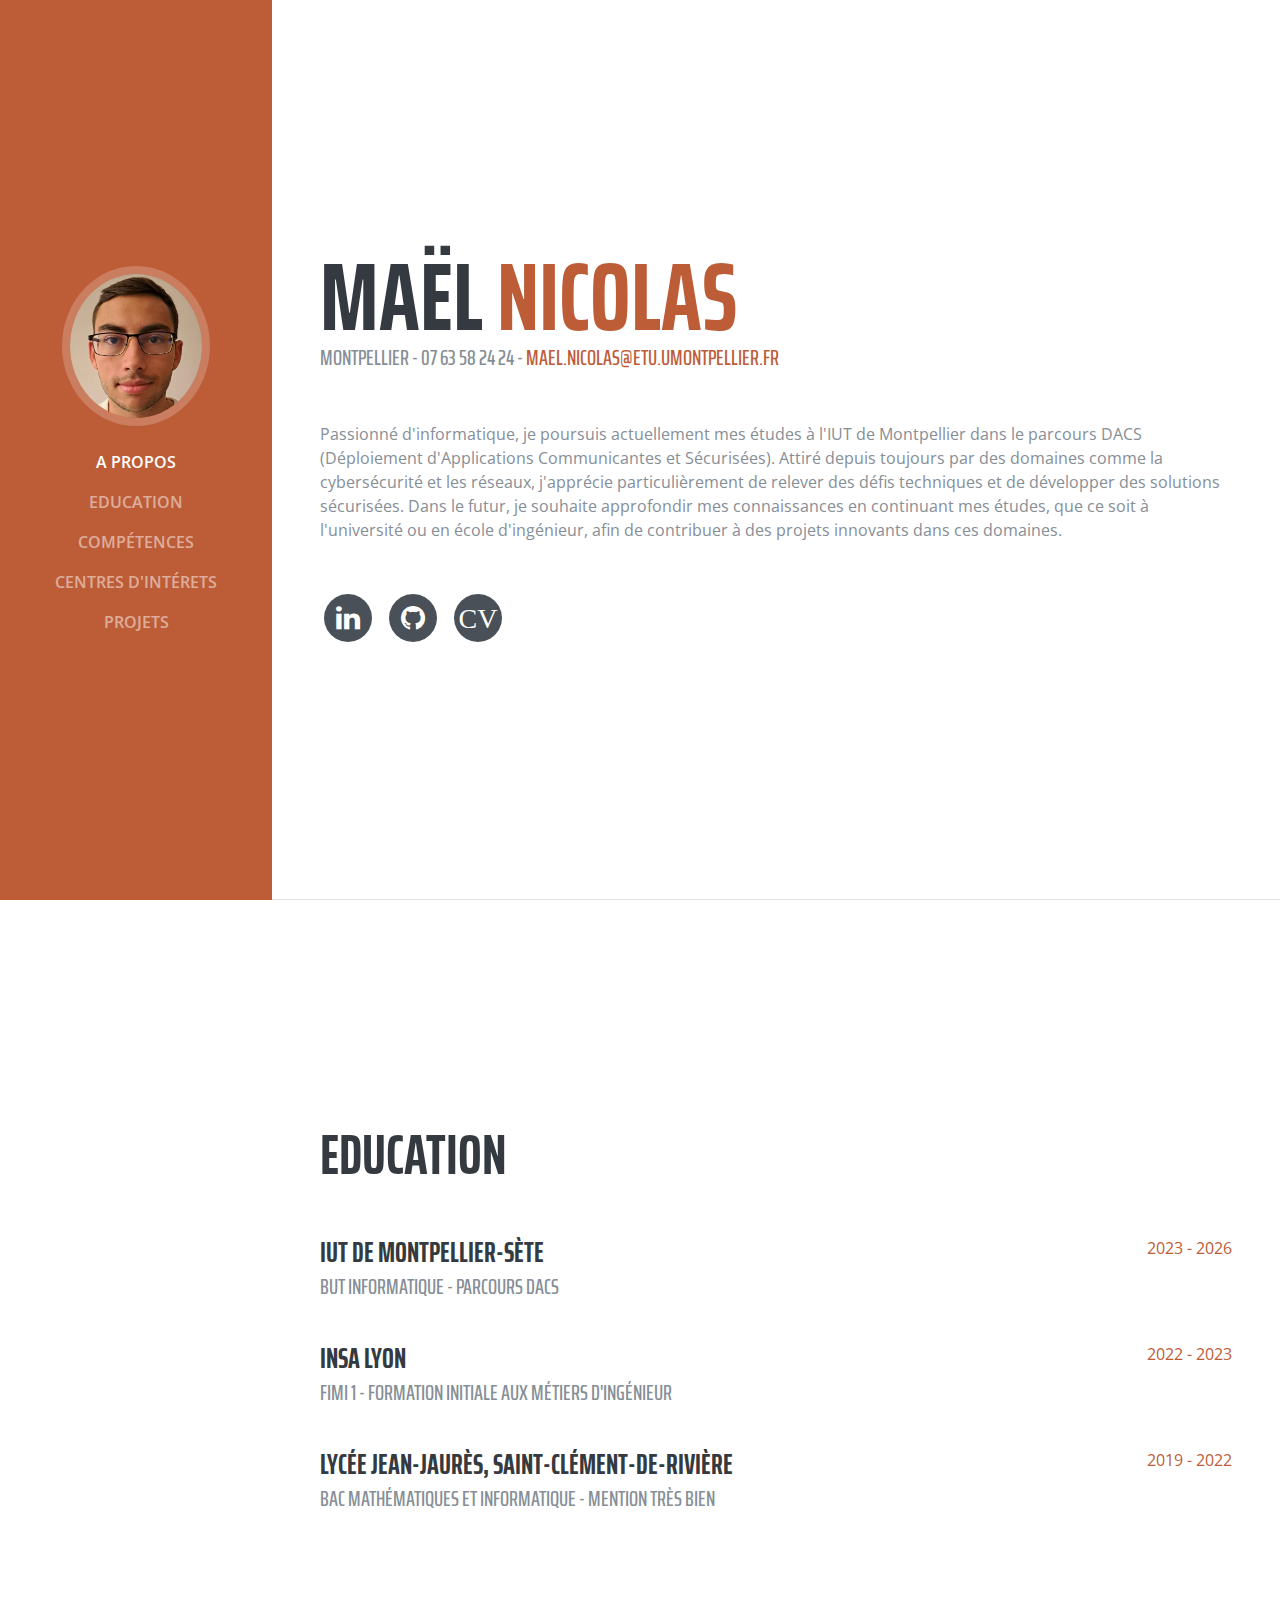
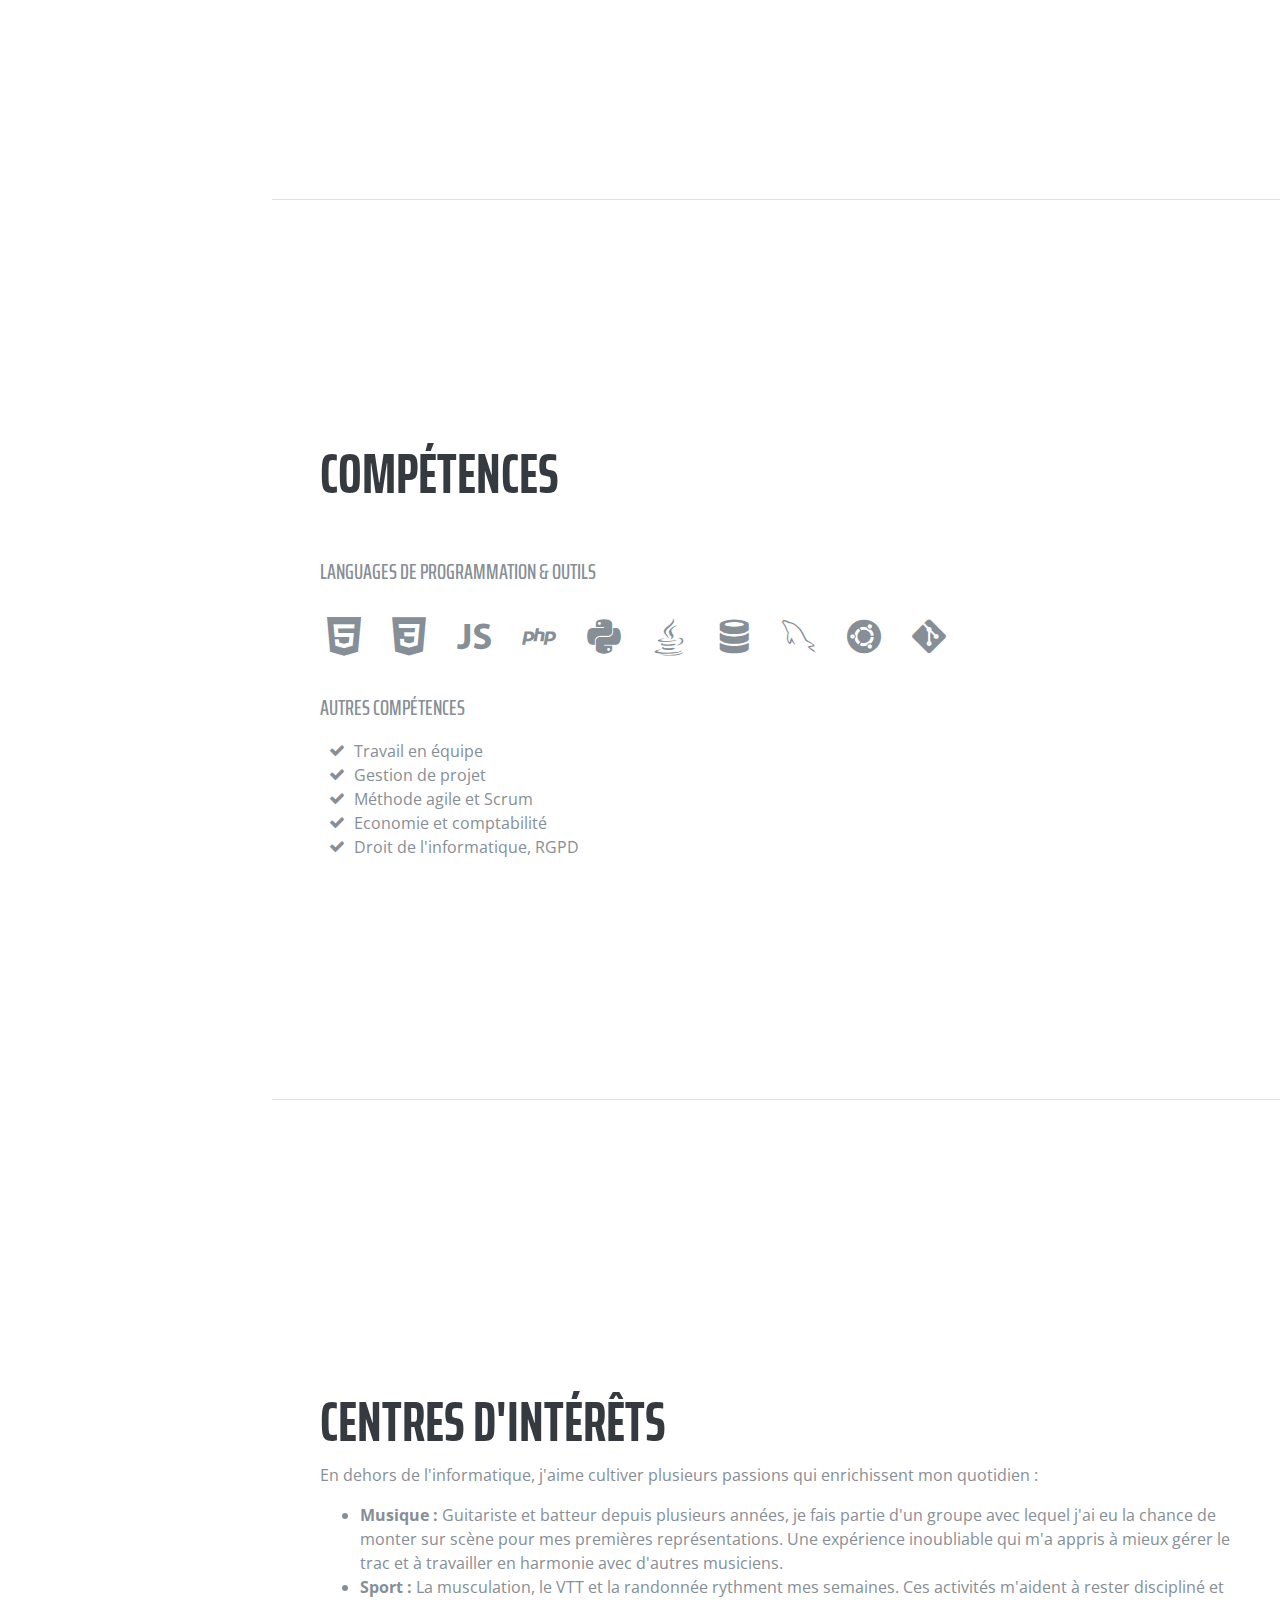
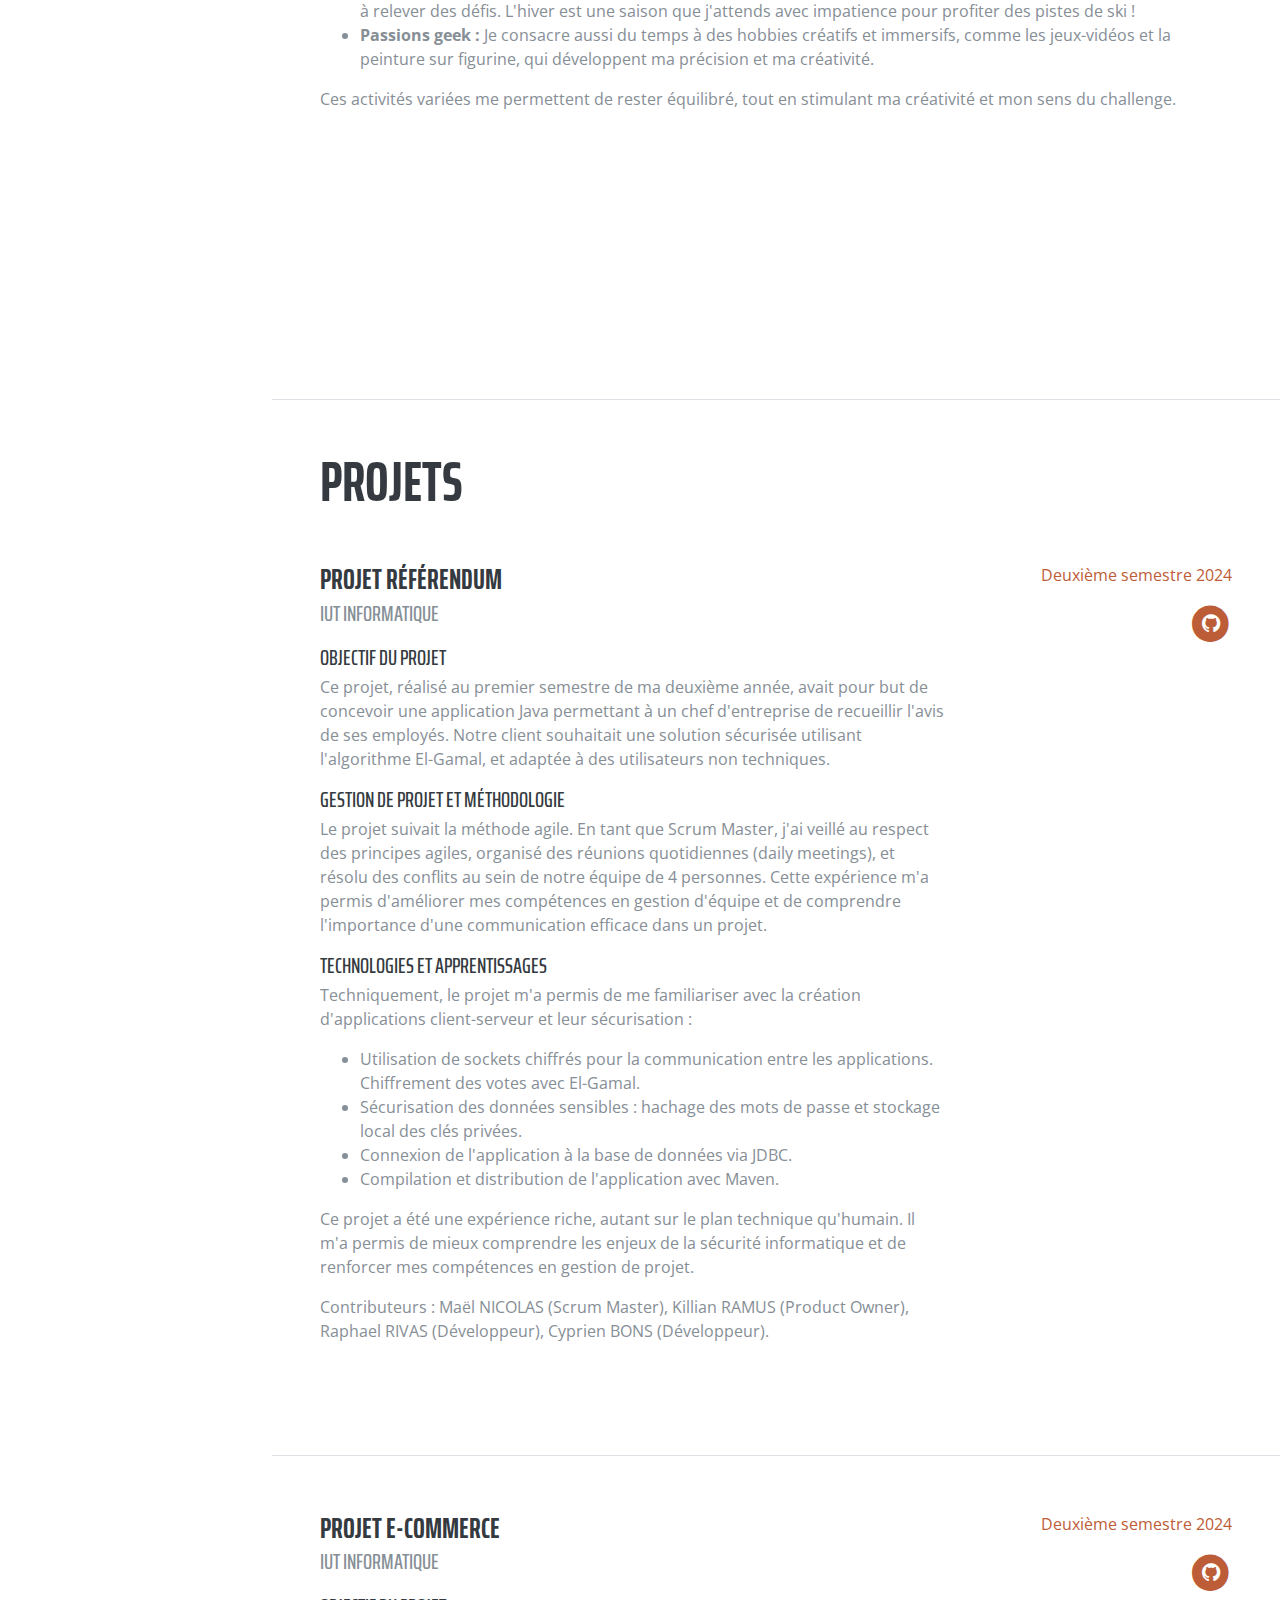
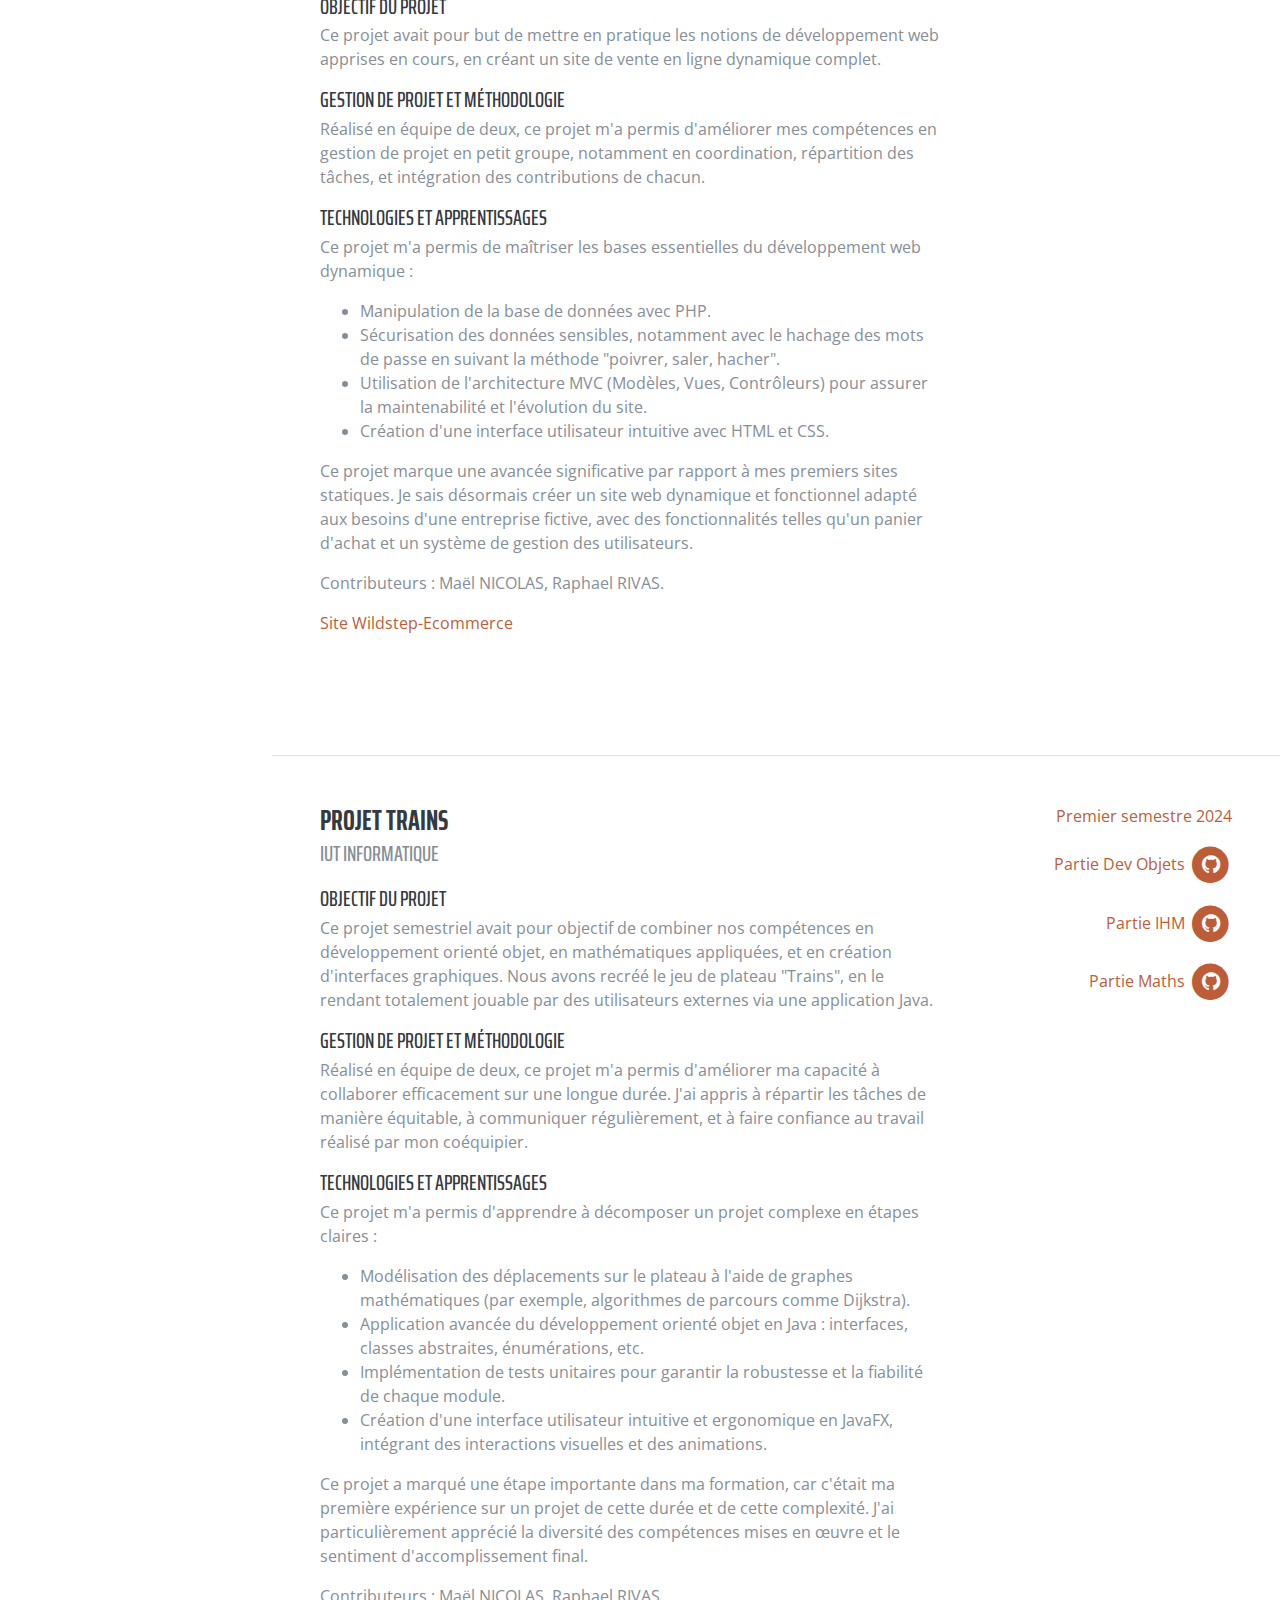
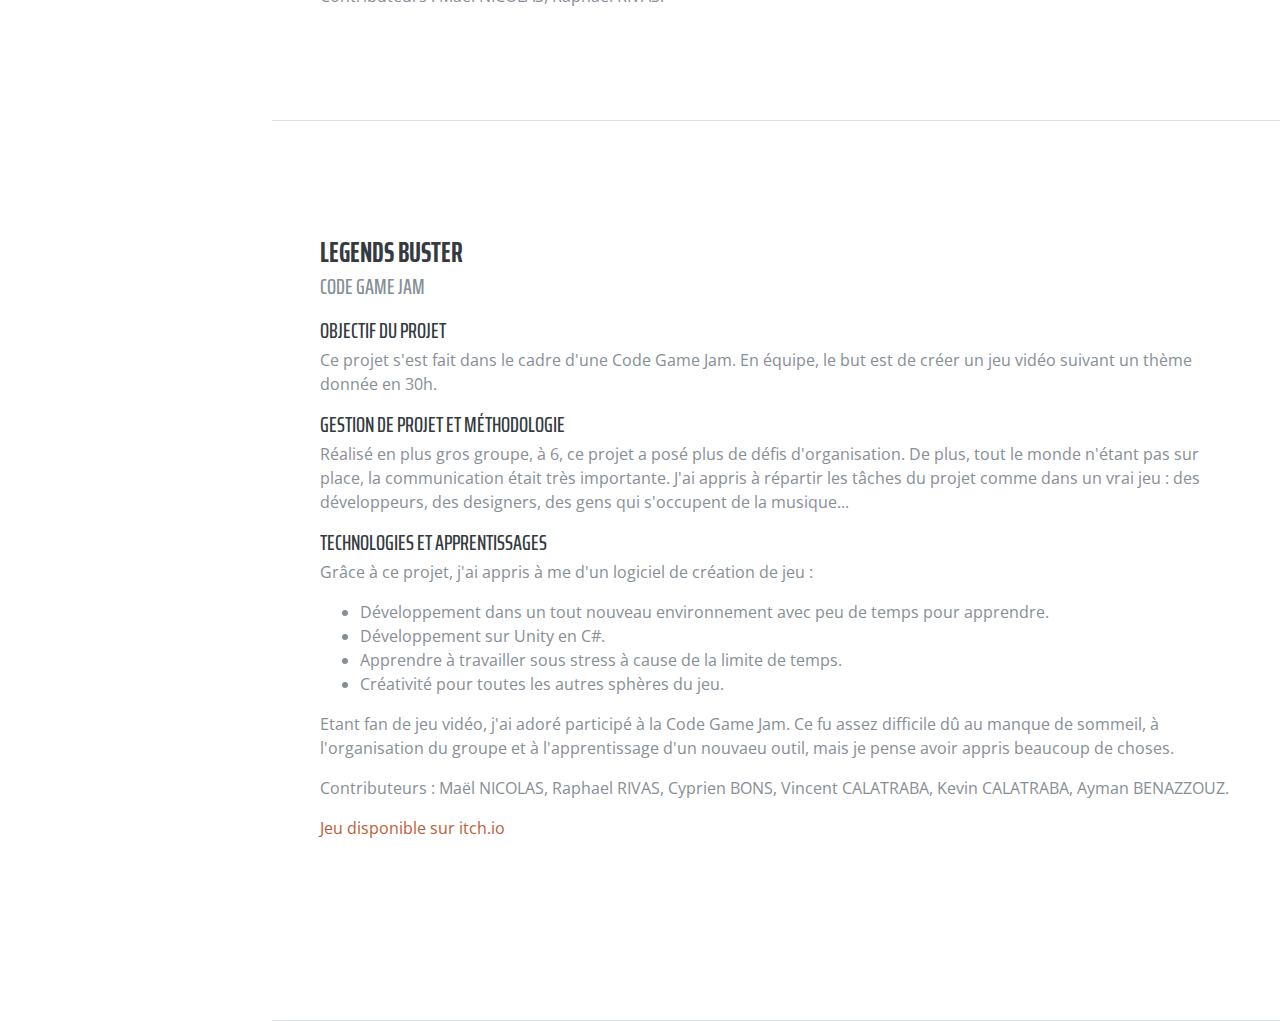
==== commit 0c943316: "Projets + intro" ====
--- a/index.html
+++ b/index.html
@@ -71,10 +71,9 @@
         <div class="subheading mb-5">Montpellier - 07 63 58 24 24 -
           <a href="mailto:name@email.com">mael.nicolas@etu.umontpellier.fr</a>
         </div>
-        <p class="mb-5"> Passionné d'informatique, j'étudie actuellement à l'IUT de Montpellier.
-          Ayant toujours été attiré par les domaines comme la cybersécurité ou le réseau, j'ai choisi le parcours DACS :
-          Déploiement d'Applications Communicantes et Sécurisées.
-          Dans le futur, j'aimerais continuer mes études, que ce soit à la fac ou en école d'ingénieur. </p>
+        <p class="mb-5"> Passionné d'informatique, je poursuis actuellement mes études à l'IUT de Montpellier dans le parcours DACS (Déploiement d'Applications Communicantes et Sécurisées). 
+          Attiré depuis toujours par des domaines comme la cybersécurité et les réseaux, j'apprécie particulièrement de relever des défis techniques et de développer des solutions sécurisées. 
+          Dans le futur, je souhaite approfondir mes connaissances en continuant mes études, que ce soit à l'université ou en école d'ingénieur, afin de contribuer à des projets innovants dans ces domaines. </p>
         <ul class="list-inline list-social-icons mb-0">
           <li class="list-inline-item">
             <a href="https://www.linkedin.com/in/ma%C3%ABl-nicolas-95b2742ab/" target="_blank">
@@ -287,81 +286,203 @@
           </div>
           <div class="resume-date text-md-right">
             <span class="text-primary">Deuxième semestre 2024</span>
-            <a href="https://github.com/Mael-Nicolas/referendum" target="_blank">
-              <p><span class="fa-stack fa-lg">
-                  <i class="fa fa-circle fa-stack-2x"></i>
-                  <i class="fa fa-github fa-stack-1x fa-inverse"></i>
-                </span></p>
-            </a>
-          </div>
-
-        </div>
-      </div>
-    </section>
-
-
-    <section class="resume-section p-3 p-lg-5 d-flex flex-column" id="projets">
+            <p>
+              <a href="https://github.com/Mael-Nicolas/referendum" target="_blank">
+                <p><span class="fa-stack fa-lg">
+                    <i class="fa fa-circle fa-stack-2x"></i>
+                    <i class="fa fa-github fa-stack-1x fa-inverse"></i>
+                  </span></p>
+              </a>
+            </p>
+          </div>
+
+        </div>
+      </div>
+    </section>
+
+
+    <section class="resume-section p-3 p-lg-5 d-flex flex-column">
       <div class="my-auto">
         <!-- Projet 2 -->
         <div class="resume-item d-flex flex-column flex-md-row mb-5">
           <div class="resume-content mr-auto">
             <h3 class="mb-0">Projet e-commerce</h3>
             <div class="subheading mb-3">IUT Informatique</div>
-            <p>
-              Capitalize on low hanging fruit to identify a ballpark value added activity to beta test. Override the
-              digital divide with additional clickthroughs from DevOps. Nanotechnology immersion along the information
-              highway will close the loop on focusing solely on the bottom line.
-            </p>
+
+            <h4 class="subheading mb-1">Objectif du projet</h4>
+            <p>
+              Ce projet avait pour but de mettre en pratique les notions de développement web apprises en cours, en
+              créant un site de vente en ligne dynamique complet.
+            </p>
+
+            <h4 class="subheading mb-1">Gestion de projet et méthodologie</h4>
+            <p>
+              Réalisé en équipe de deux, ce projet m'a permis d'améliorer mes compétences en gestion de projet en petit
+              groupe, notamment en coordination, répartition des tâches, et intégration des contributions de chacun.
+            </p>
+
+            <h4 class="subheading mb-1">Technologies et apprentissages</h4>
+            <p>
+              Ce projet m'a permis de maîtriser les bases essentielles du développement web dynamique :
+            <ul>
+              <li>Manipulation de la base de données avec PHP.</li>
+              <li>Sécurisation des données sensibles, notamment avec le hachage des mots de passe en suivant la méthode
+                "poivrer, saler, hacher".</li>
+              <li>Utilisation de l'architecture MVC (Modèles, Vues, Contrôleurs) pour assurer la maintenabilité et
+                l'évolution du site.</li>
+              <li>Création d'une interface utilisateur intuitive avec HTML et CSS.</li>
+            </ul>
+            </p>
+
+            <p>
+              Ce projet marque une avancée significative par rapport à mes premiers sites statiques. Je sais désormais
+              créer un site web dynamique et fonctionnel adapté aux besoins d'une entreprise fictive, avec des
+              fonctionnalités telles qu'un panier d'achat et un système de gestion des utilisateurs.
+            </p>
+
+            <p>Contributeurs : Maël NICOLAS, Raphael RIVAS.</p>
+            <p><a href="https://webinfo.iutmontp.univ-montp2.fr/~rivasr/Wildsteps-Ecommerce/web/controleurFrontal.php"
+                target="_blank">Site Wildstep-Ecommerce</a></p>
           </div>
           <div class="resume-date text-md-right">
-            <span class="text-primary">December 2011 - March 2013</span>
-          </div>
-        </div>
-
-      </div>
-    </section>
-
+            <span class="text-primary">Deuxième semestre 2024</span>
+            <p>
+              <a href="https://github.com/Mael-Nicolas/e-commerce" target="_blank">
+                <p>
+                  <span class="fa-stack fa-lg">
+                    <i class="fa fa-circle fa-stack-2x"></i>
+                    <i class="fa fa-github fa-stack-1x fa-inverse"></i>
+                  </span>
+                </p>
+              </a>
+            </p>
+          </div>
+        </div>
+      </div>
+    </section>
 
     <section class="resume-section p-3 p-lg-5 d-flex flex-column" id="projets">
       <div class="my-auto">
         <!-- Projet 3 -->
         <div class="resume-item d-flex flex-column flex-md-row mb-5">
           <div class="resume-content mr-auto">
+            <h3 class="mb-0">Projet Trains</h3>
+            <div class="subheading mb-3">IUT Informatique</div>
+
+            <h4 class="subheading mb-1">Objectif du projet</h4>
+            <p>
+              Ce projet semestriel avait pour objectif de combiner nos compétences en développement orienté objet, en
+              mathématiques appliquées, et en création d'interfaces graphiques.
+              Nous avons recréé le jeu de plateau "Trains", en le rendant totalement jouable par des utilisateurs
+              externes via une application Java.
+            </p>
+
+            <h4 class="subheading mb-1">Gestion de projet et méthodologie</h4>
+            <p>
+              Réalisé en équipe de deux, ce projet m'a permis d'améliorer ma capacité à collaborer efficacement sur une
+              longue durée.
+              J'ai appris à répartir les tâches de manière équitable, à communiquer régulièrement, et à faire confiance
+              au travail réalisé par mon coéquipier.
+            </p>
+
+            <h4 class="subheading mb-1">Technologies et apprentissages</h4>
+            <p>
+              Ce projet m'a permis d'apprendre à décomposer un projet complexe en étapes claires :
+            <ul>
+              <li>Modélisation des déplacements sur le plateau à l'aide de graphes mathématiques (par exemple,
+                algorithmes de parcours comme Dijkstra).</li>
+              <li>Application avancée du développement orienté objet en Java : interfaces, classes abstraites,
+                énumérations, etc.</li>
+              <li>Implémentation de tests unitaires pour garantir la robustesse et la fiabilité de chaque module.</li>
+              <li>Création d'une interface utilisateur intuitive et ergonomique en JavaFX, intégrant des interactions
+                visuelles et des animations.</li>
+            </ul>
+            </p>
+
+            <p>
+              Ce projet a marqué une étape importante dans ma formation, car c'était ma première expérience sur un
+              projet de cette durée et de cette complexité.
+              J'ai particulièrement apprécié la diversité des compétences mises en œuvre et le sentiment
+              d'accomplissement final.
+            </p>
+
+            <p>Contributeurs : Maël NICOLAS, Raphael RIVAS.</p>
+          </div>
+          <div class="resume-date text-md-right">
+            <span class="text-primary">Premier semestre 2024</span>
+            <p>
+              <a href="https://github.com/Mael-Nicolas/trains" target="_blank">
+                <p>Partie Dev Objets
+                  <span class="fa-stack fa-lg">
+                    <i class="fa fa-circle fa-stack-2x"></i>
+                    <i class="fa fa-github fa-stack-1x fa-inverse"></i>
+                  </span>
+                </p>
+              </a>
+              <a href="https://github.com/Mael-Nicolas/trains-IHM" target="_blank">
+                <p>Partie IHM
+                  <span class="fa-stack fa-lg">
+                    <i class="fa fa-circle fa-stack-2x"></i>
+                    <i class="fa fa-github fa-stack-1x fa-inverse"></i>
+                  </span>
+                </p>
+              </a>
+              <a href="https://github.com/Mael-Nicolas/trains-graphes" target="_blank">
+                <p>Partie Maths
+                  <span class="fa-stack fa-lg">
+                    <i class="fa fa-circle fa-stack-2x"></i>
+                    <i class="fa fa-github fa-stack-1x fa-inverse"></i>
+                  </span>
+                </p>
+              </a>
+            </p>
+          </div>
+        </div>
+      </div>
+    </section>
+
+
+    <section class="resume-section p-3 p-lg-5 d-flex flex-column">
+      <div class="my-auto">
+        <!-- Projet 4 -->
+        <div class="resume-item d-flex flex-column flex-md-row mb-5">
+          <div class="resume-content mr-auto">
             <h3 class="mb-0">Legends Buster</h3>
-            <div class="subheading mb-3">Code Game Jam - Montpellier</div>
-            <p>
-              Podcasting operational change management inside of workflows to establish a framework. Taking seamless key
-              performance indicators offline to maximise the long tail. Keeping your eye on the ball while performing a
-              deep dive on the start-up mentality to derive convergence on cross-platform integration.
-            </p>
-          </div>
-          <div class="resume-date text-md-right">
-            <span class="text-primary">2024</span>
-          </div>
-        </div>
-      </div>
-    </section>
-
-    <section class="resume-section p-3 p-lg-5 d-flex flex-column" id="projets">
-      <div class="my-auto">
-        <!-- Projet 4 -->
-        <div class="resume-item d-flex flex-column flex-md-row">
-          <div class="resume-content mr-auto">
-            <h3 class="mb-0">Web Design Intern</h3>
-            <div class="subheading mb-3">Shout! Media Productions</div>
-            <p>
-              Collaboratively administrate empowered markets via plug-and-play networks. Dynamically procrastinate B2C
-              users after installed base benefits. Dramatically visualize customer directed convergence without
-              revolutionary ROI.
-            </p>
-          </div>
-          <div class="resume-date text-md-right">
-            <span class="text-primary">September 2008 - June 2010</span>
-          </div>
-        </div>
-      </div>
-    </section>
-
+            <div class="subheading mb-3">Code Game Jam</div>
+
+            <h4 class="subheading mb-1">Objectif du projet</h4>
+            <p>
+              Ce projet s'est fait dans le cadre d'une Code Game Jam. En équipe, le but est de créer un jeu vidéo suivant un thème donnée en 30h. 
+            </p>
+
+            <h4 class="subheading mb-1">Gestion de projet et méthodologie</h4>
+            <p>
+              Réalisé en plus gros groupe, à 6, ce projet a posé plus de défis d'organisation. De plus, tout le monde n'étant pas sur place, la communication était très importante. 
+              J'ai appris à répartir les tâches du projet comme dans un vrai jeu : des développeurs, des designers, des gens qui s'occupent de la musique...
+            </p>
+
+            <h4 class="subheading mb-1">Technologies et apprentissages</h4>
+            <p>
+              Grâce à ce projet, j'ai appris à me d'un logiciel de création de jeu :
+            <ul>
+              <li>Développement dans un tout nouveau environnement avec peu de temps pour apprendre.</li>
+              <li>Développement sur Unity en C#.</li>
+              <li>Apprendre à travailler sous stress à cause de la limite de temps.</li>
+              <li>Créativité pour toutes les autres sphères du jeu.</li>
+            </ul>
+            </p>
+
+            <p>
+              Etant fan de jeu vidéo, j'ai adoré participé à la Code Game Jam. Ce fu assez difficile dû au manque de sommeil, à l'organisation du groupe et à l'apprentissage d'un nouvaeu outil, mais je pense avoir appris beaucoup de choses.
+            </p>
+
+            <p>Contributeurs : Maël NICOLAS, Raphael RIVAS, Cyprien BONS, Vincent CALATRABA, Kevin CALATRABA, Ayman BENAZZOUZ.</p>
+            <p><a href="https://wailreiz.itch.io/legends-buster"
+                target="_blank">Jeu disponible sur itch.io</a></p>
+          </div>
+        </div>
+      </div>
+    </section>
 
   </div>
 
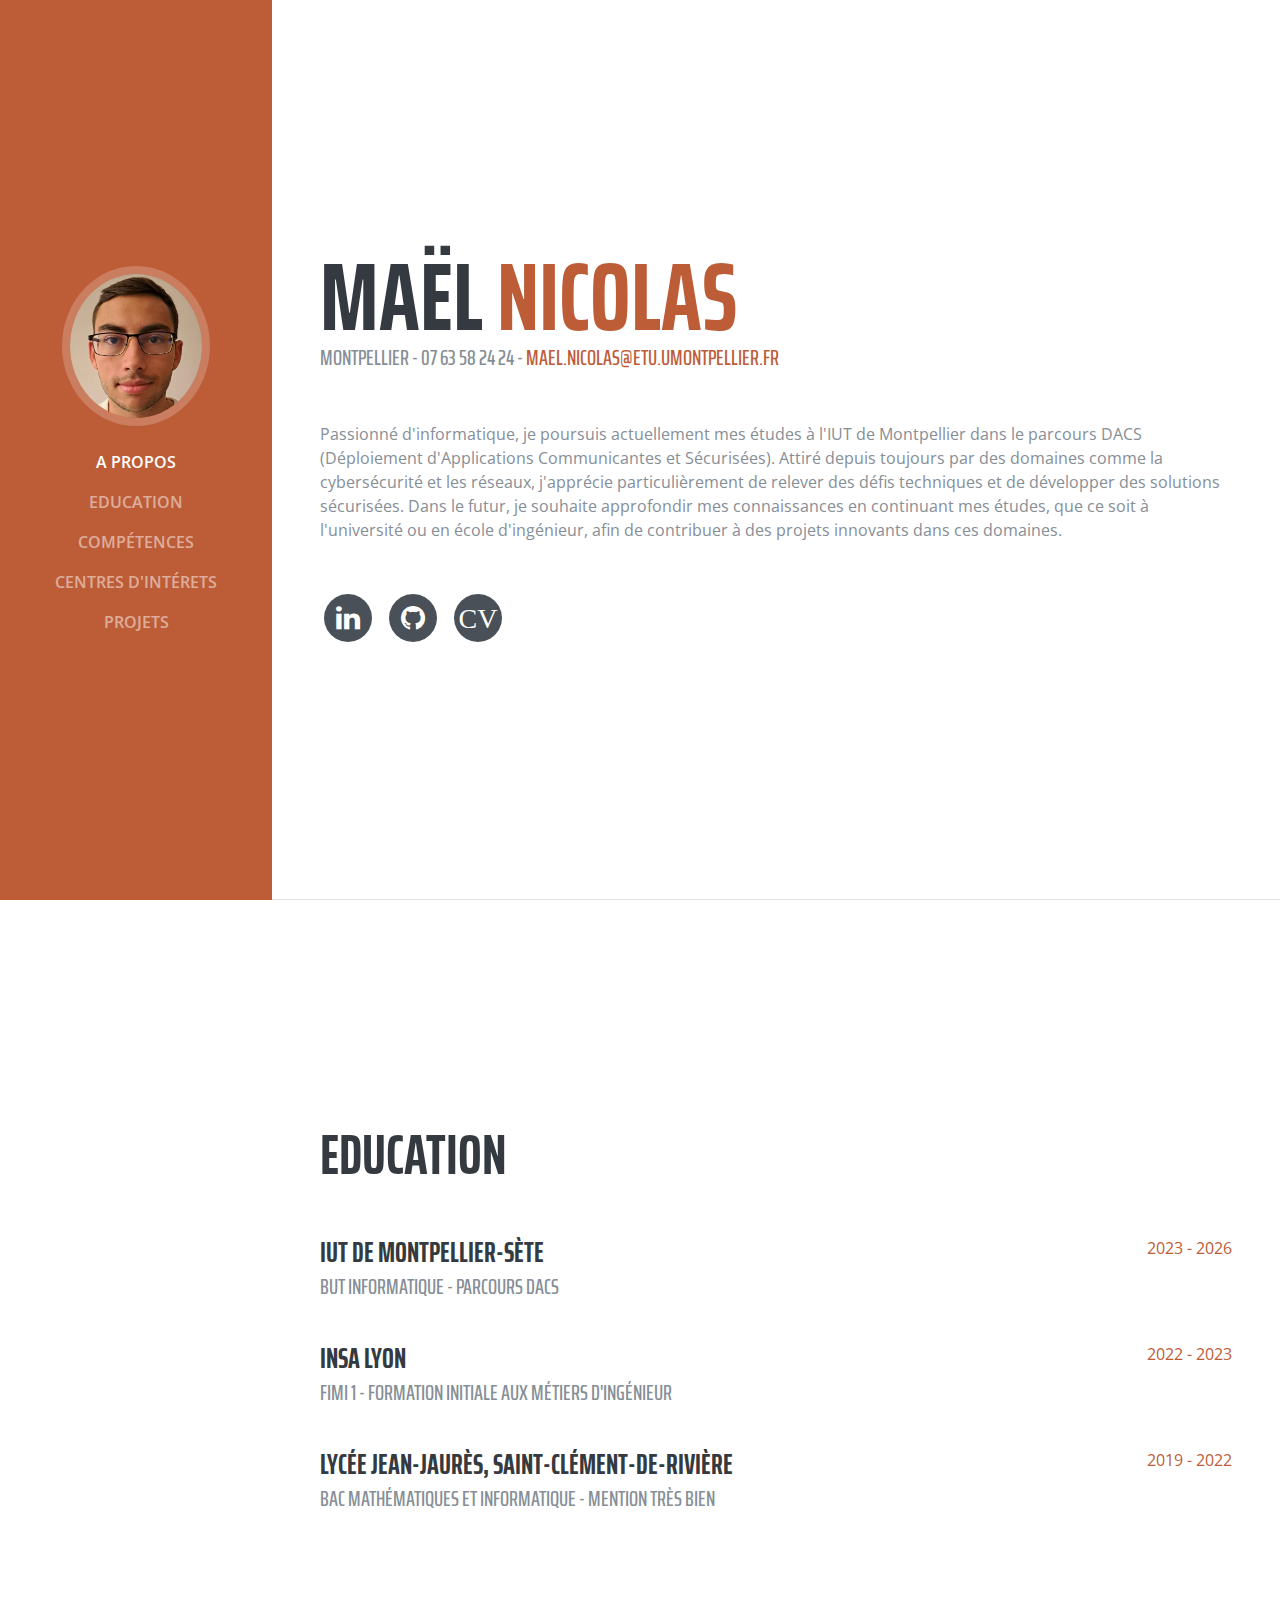
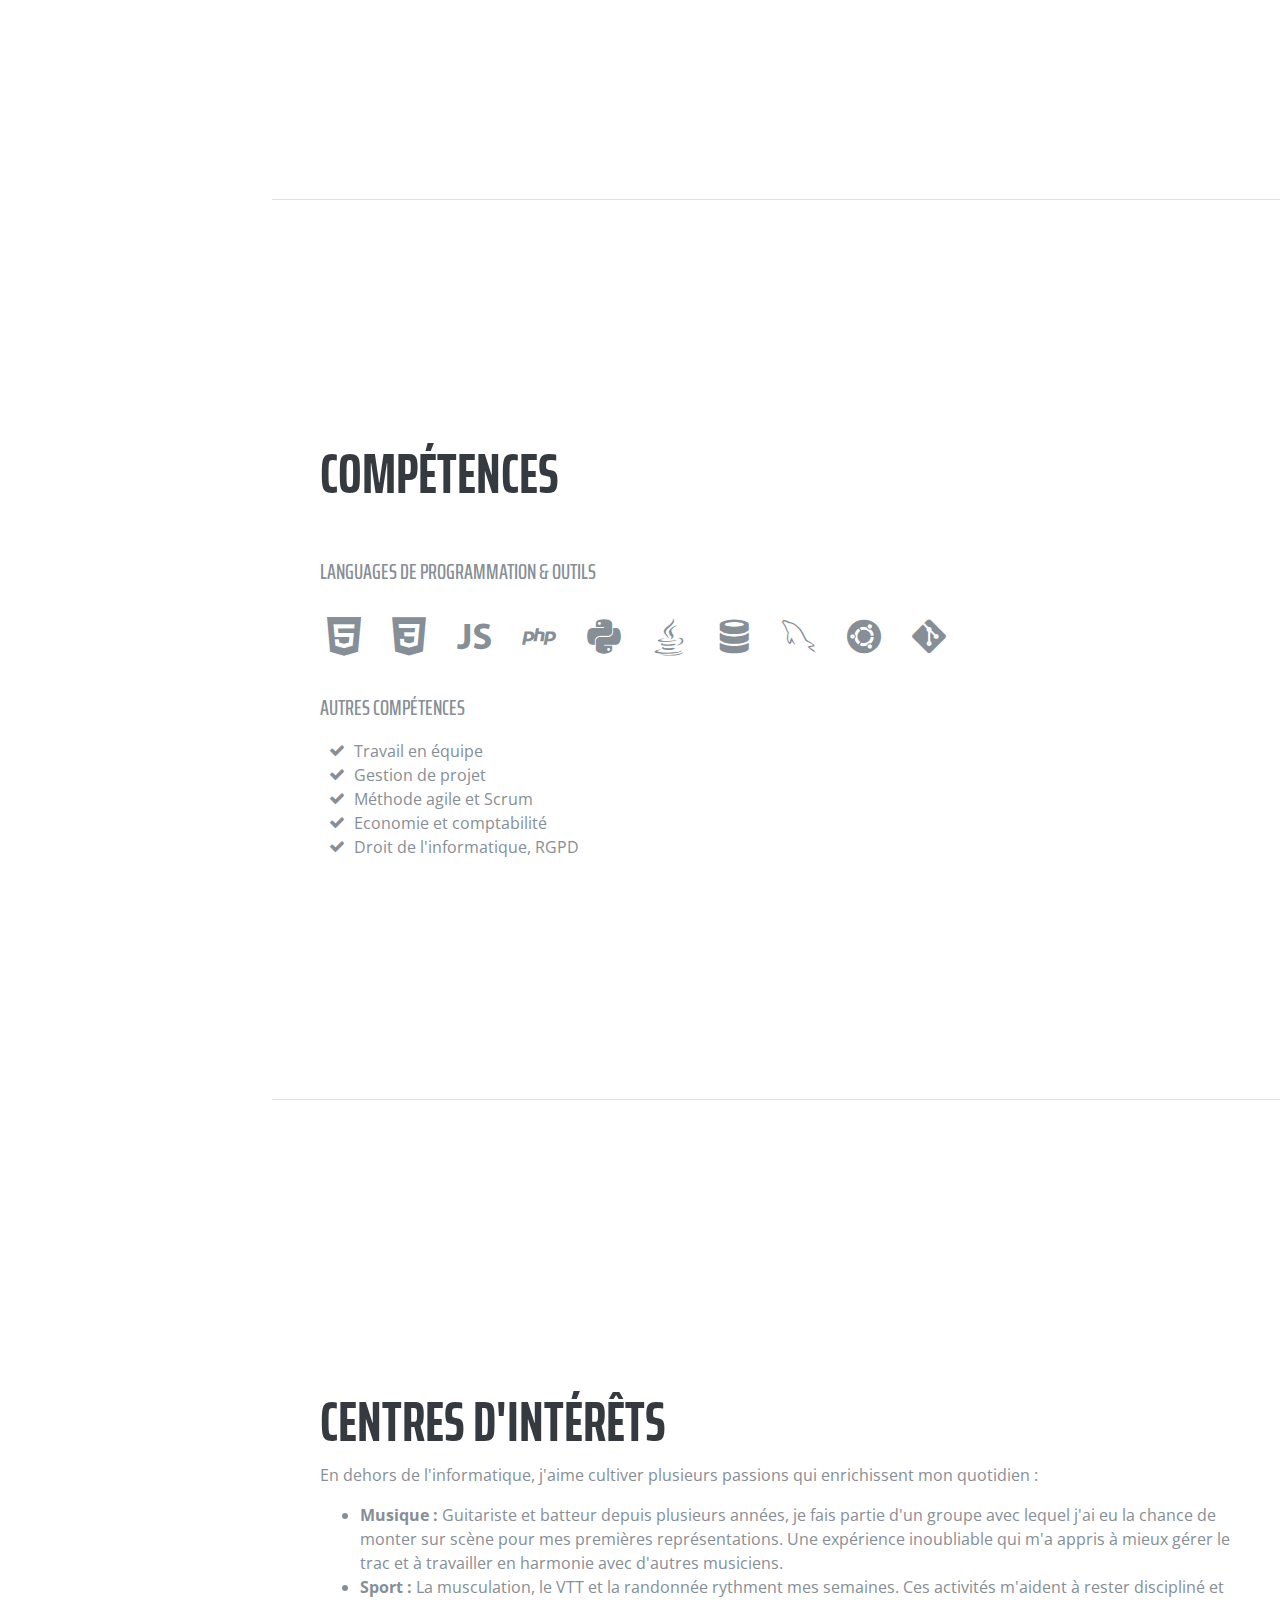
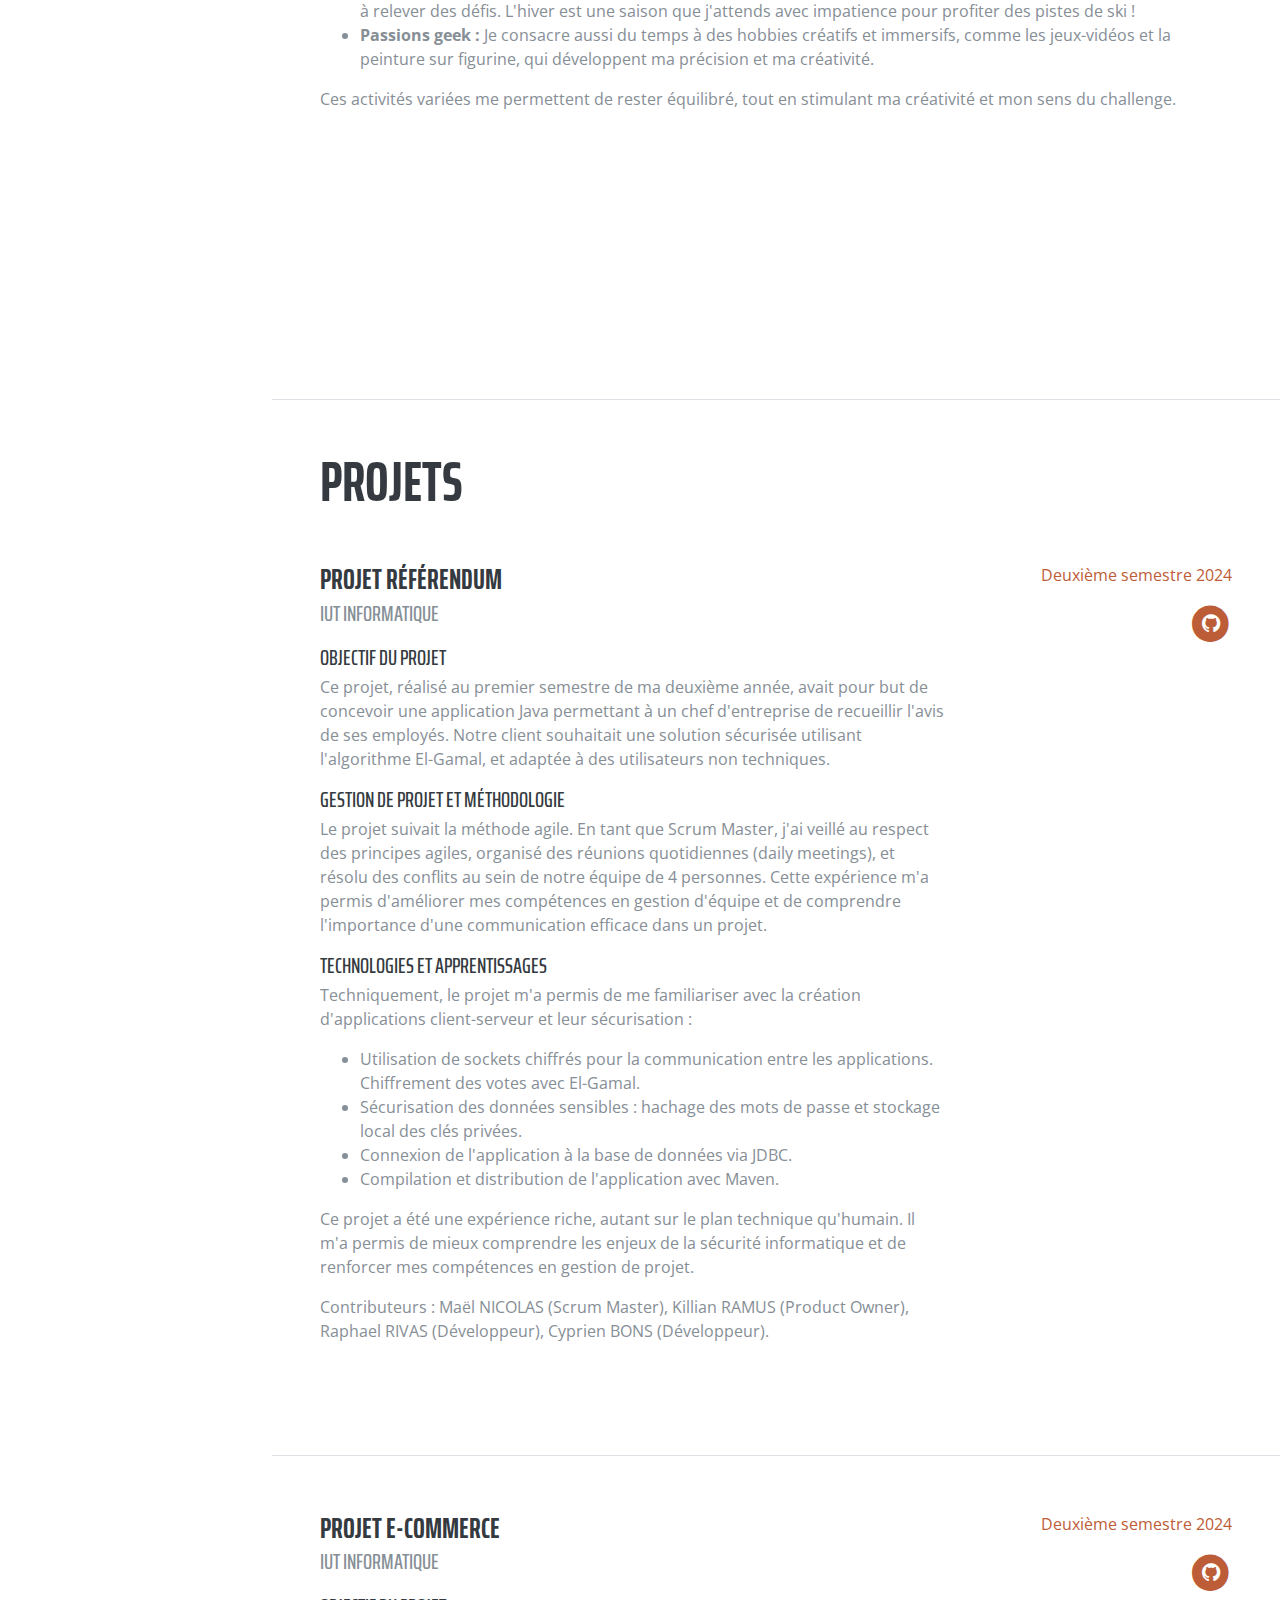
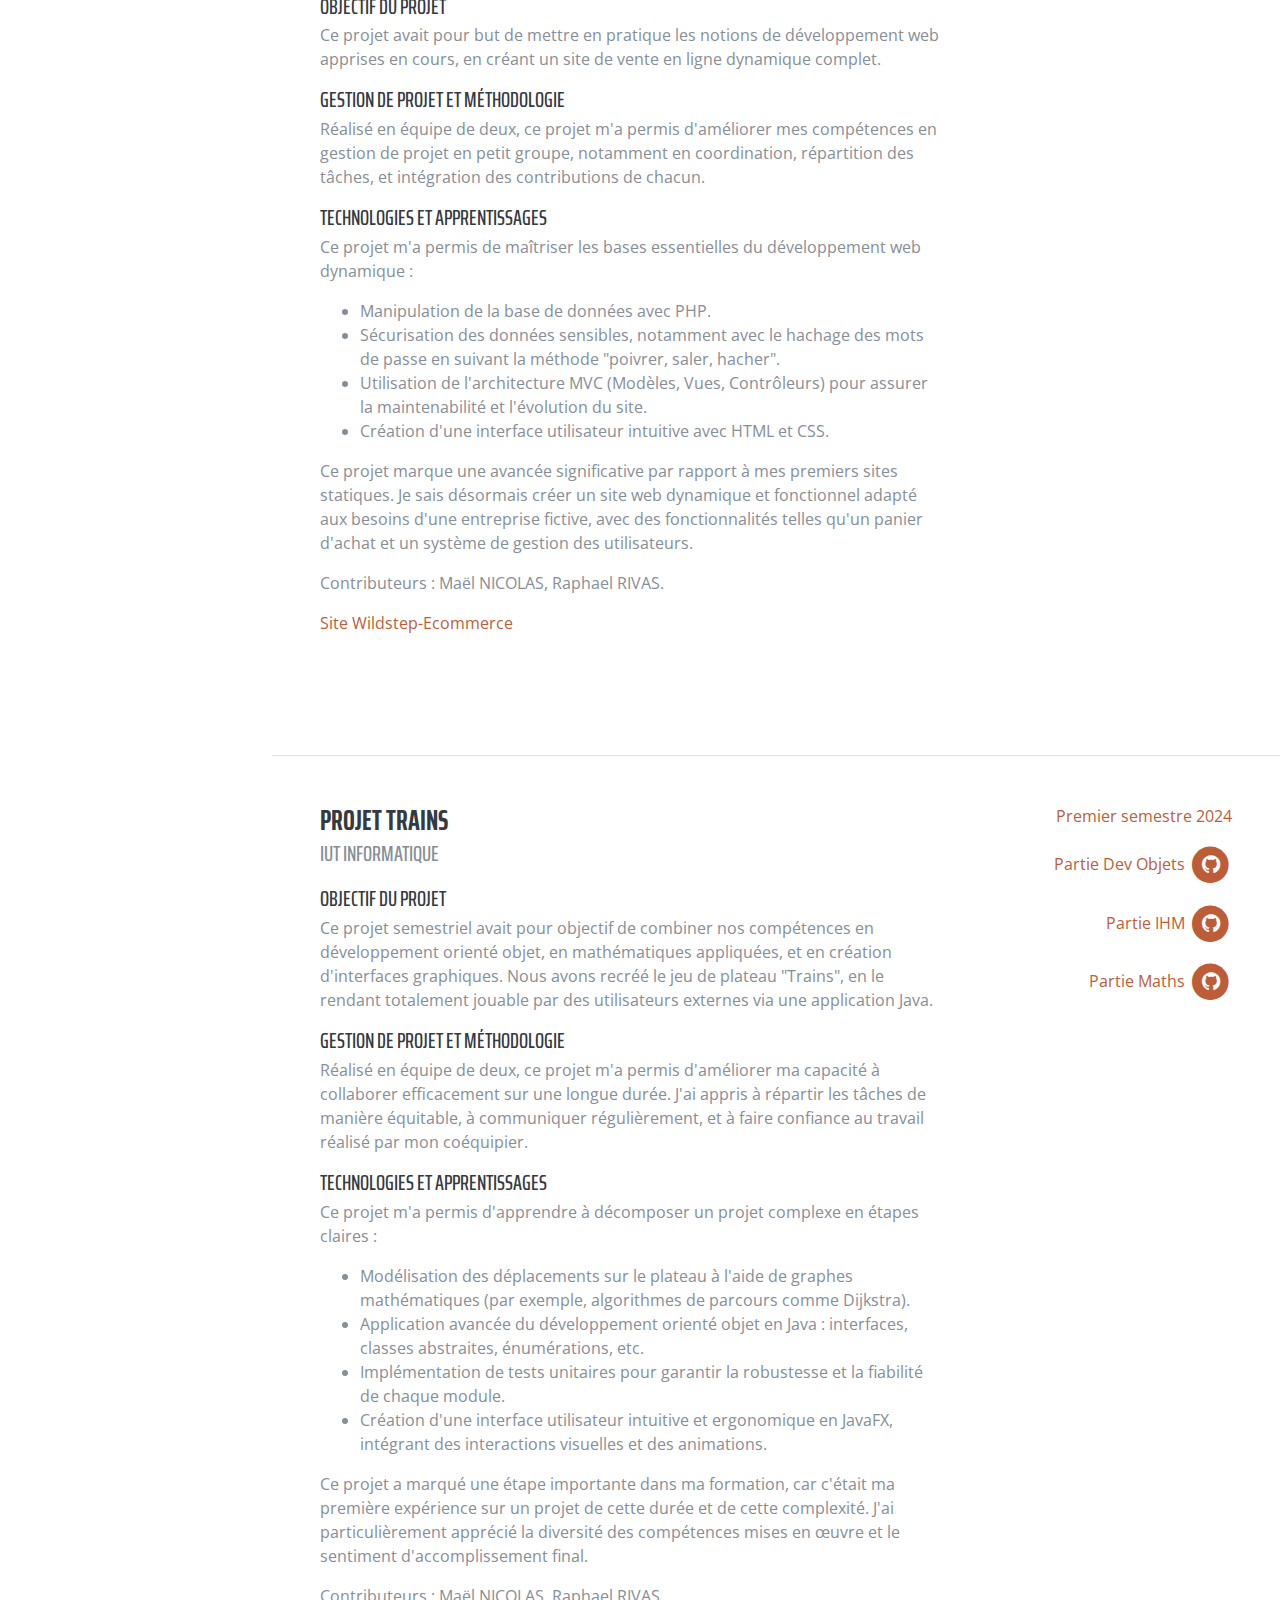
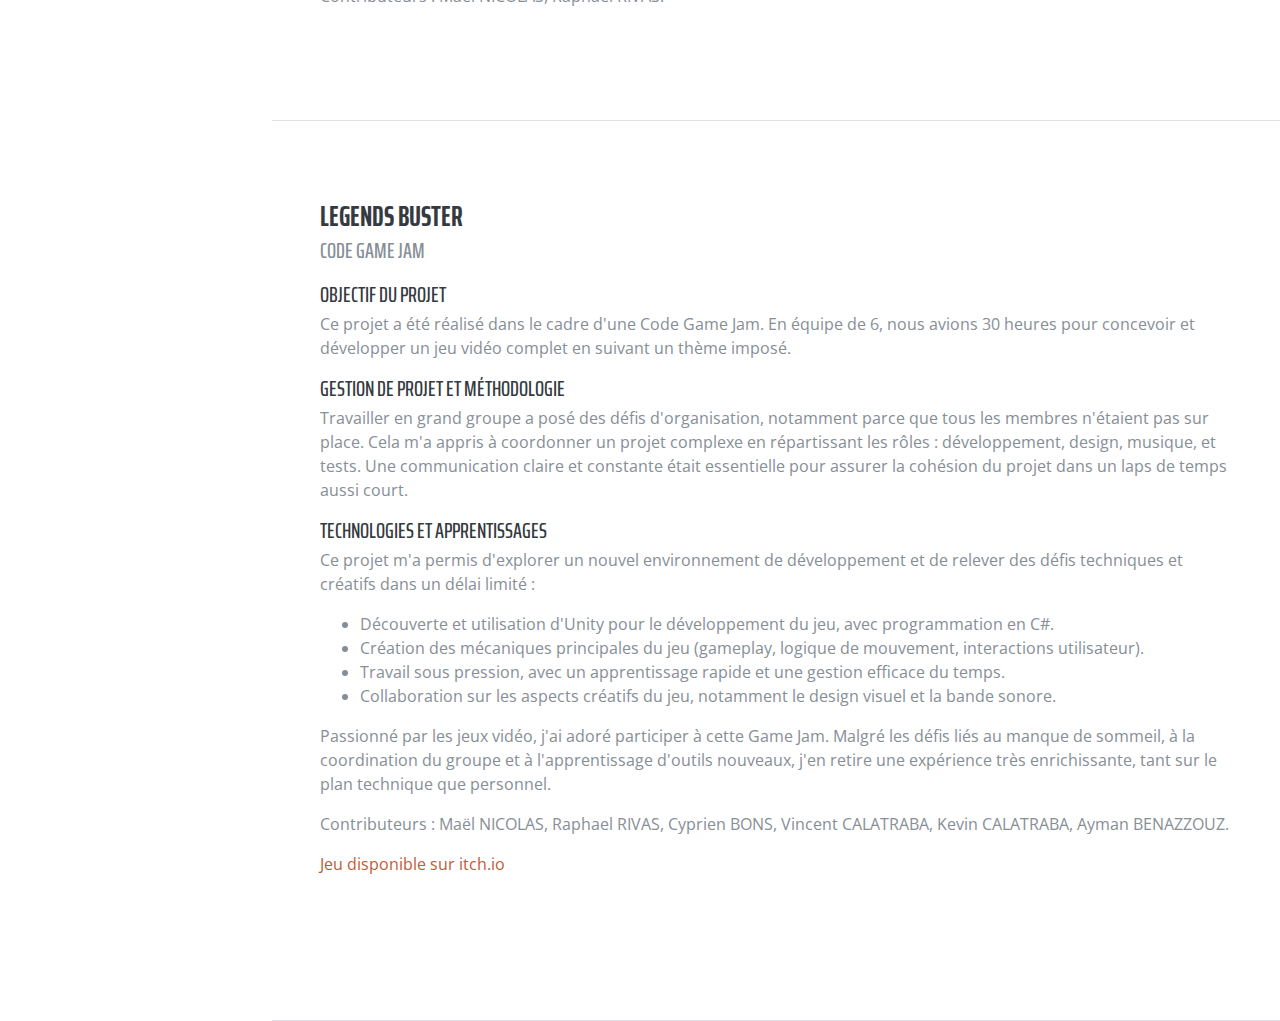
==== commit cd9efbc9: "Correction legends buster" ====
--- a/index.html
+++ b/index.html
@@ -8,7 +8,7 @@
   <meta name="description" content="">
   <meta name="author" content="">
 
-  <title>Resume - Start Bootstrap Theme</title>
+  <title>Portfolio - Maël NICOLAS</title>
 
   <!-- Bootstrap core CSS -->
   <link href="vendor/bootstrap/css/bootstrap.min.css" rel="stylesheet">
@@ -449,40 +449,41 @@
           <div class="resume-content mr-auto">
             <h3 class="mb-0">Legends Buster</h3>
             <div class="subheading mb-3">Code Game Jam</div>
-
+    
             <h4 class="subheading mb-1">Objectif du projet</h4>
             <p>
-              Ce projet s'est fait dans le cadre d'une Code Game Jam. En équipe, le but est de créer un jeu vidéo suivant un thème donnée en 30h. 
-            </p>
-
+              Ce projet a été réalisé dans le cadre d'une Code Game Jam. En équipe de 6, nous avions 30 heures pour concevoir et développer un jeu vidéo complet en suivant un thème imposé.
+            </p>
+    
             <h4 class="subheading mb-1">Gestion de projet et méthodologie</h4>
             <p>
-              Réalisé en plus gros groupe, à 6, ce projet a posé plus de défis d'organisation. De plus, tout le monde n'étant pas sur place, la communication était très importante. 
-              J'ai appris à répartir les tâches du projet comme dans un vrai jeu : des développeurs, des designers, des gens qui s'occupent de la musique...
-            </p>
-
+              Travailler en grand groupe a posé des défis d'organisation, notamment parce que tous les membres n'étaient pas sur place. 
+              Cela m'a appris à coordonner un projet complexe en répartissant les rôles : développement, design, musique, et tests. 
+              Une communication claire et constante était essentielle pour assurer la cohésion du projet dans un laps de temps aussi court.
+            </p>
+    
             <h4 class="subheading mb-1">Technologies et apprentissages</h4>
             <p>
-              Grâce à ce projet, j'ai appris à me d'un logiciel de création de jeu :
-            <ul>
-              <li>Développement dans un tout nouveau environnement avec peu de temps pour apprendre.</li>
-              <li>Développement sur Unity en C#.</li>
-              <li>Apprendre à travailler sous stress à cause de la limite de temps.</li>
-              <li>Créativité pour toutes les autres sphères du jeu.</li>
-            </ul>
-            </p>
-
-            <p>
-              Etant fan de jeu vidéo, j'ai adoré participé à la Code Game Jam. Ce fu assez difficile dû au manque de sommeil, à l'organisation du groupe et à l'apprentissage d'un nouvaeu outil, mais je pense avoir appris beaucoup de choses.
-            </p>
-
+              Ce projet m'a permis d'explorer un nouvel environnement de développement et de relever des défis techniques et créatifs dans un délai limité :
+              <ul>
+                <li>Découverte et utilisation d'Unity pour le développement du jeu, avec programmation en C#.</li>
+                <li>Création des mécaniques principales du jeu (gameplay, logique de mouvement, interactions utilisateur).</li>
+                <li>Travail sous pression, avec un apprentissage rapide et une gestion efficace du temps.</li>
+                <li>Collaboration sur les aspects créatifs du jeu, notamment le design visuel et la bande sonore.</li>
+              </ul>
+            </p>
+    
+            <p>
+              Passionné par les jeux vidéo, j'ai adoré participer à cette Game Jam. Malgré les défis liés au manque de sommeil, à la coordination du groupe et à l'apprentissage d'outils nouveaux, j'en retire une expérience très enrichissante, tant sur le plan technique que personnel.
+            </p>
+    
             <p>Contributeurs : Maël NICOLAS, Raphael RIVAS, Cyprien BONS, Vincent CALATRABA, Kevin CALATRABA, Ayman BENAZZOUZ.</p>
-            <p><a href="https://wailreiz.itch.io/legends-buster"
-                target="_blank">Jeu disponible sur itch.io</a></p>
-          </div>
-        </div>
-      </div>
-    </section>
+            <p><a href="https://wailreiz.itch.io/legends-buster" target="_blank">Jeu disponible sur itch.io</a></p>
+          </div>
+        </div>
+      </div>
+    </section>
+    
 
   </div>
 
